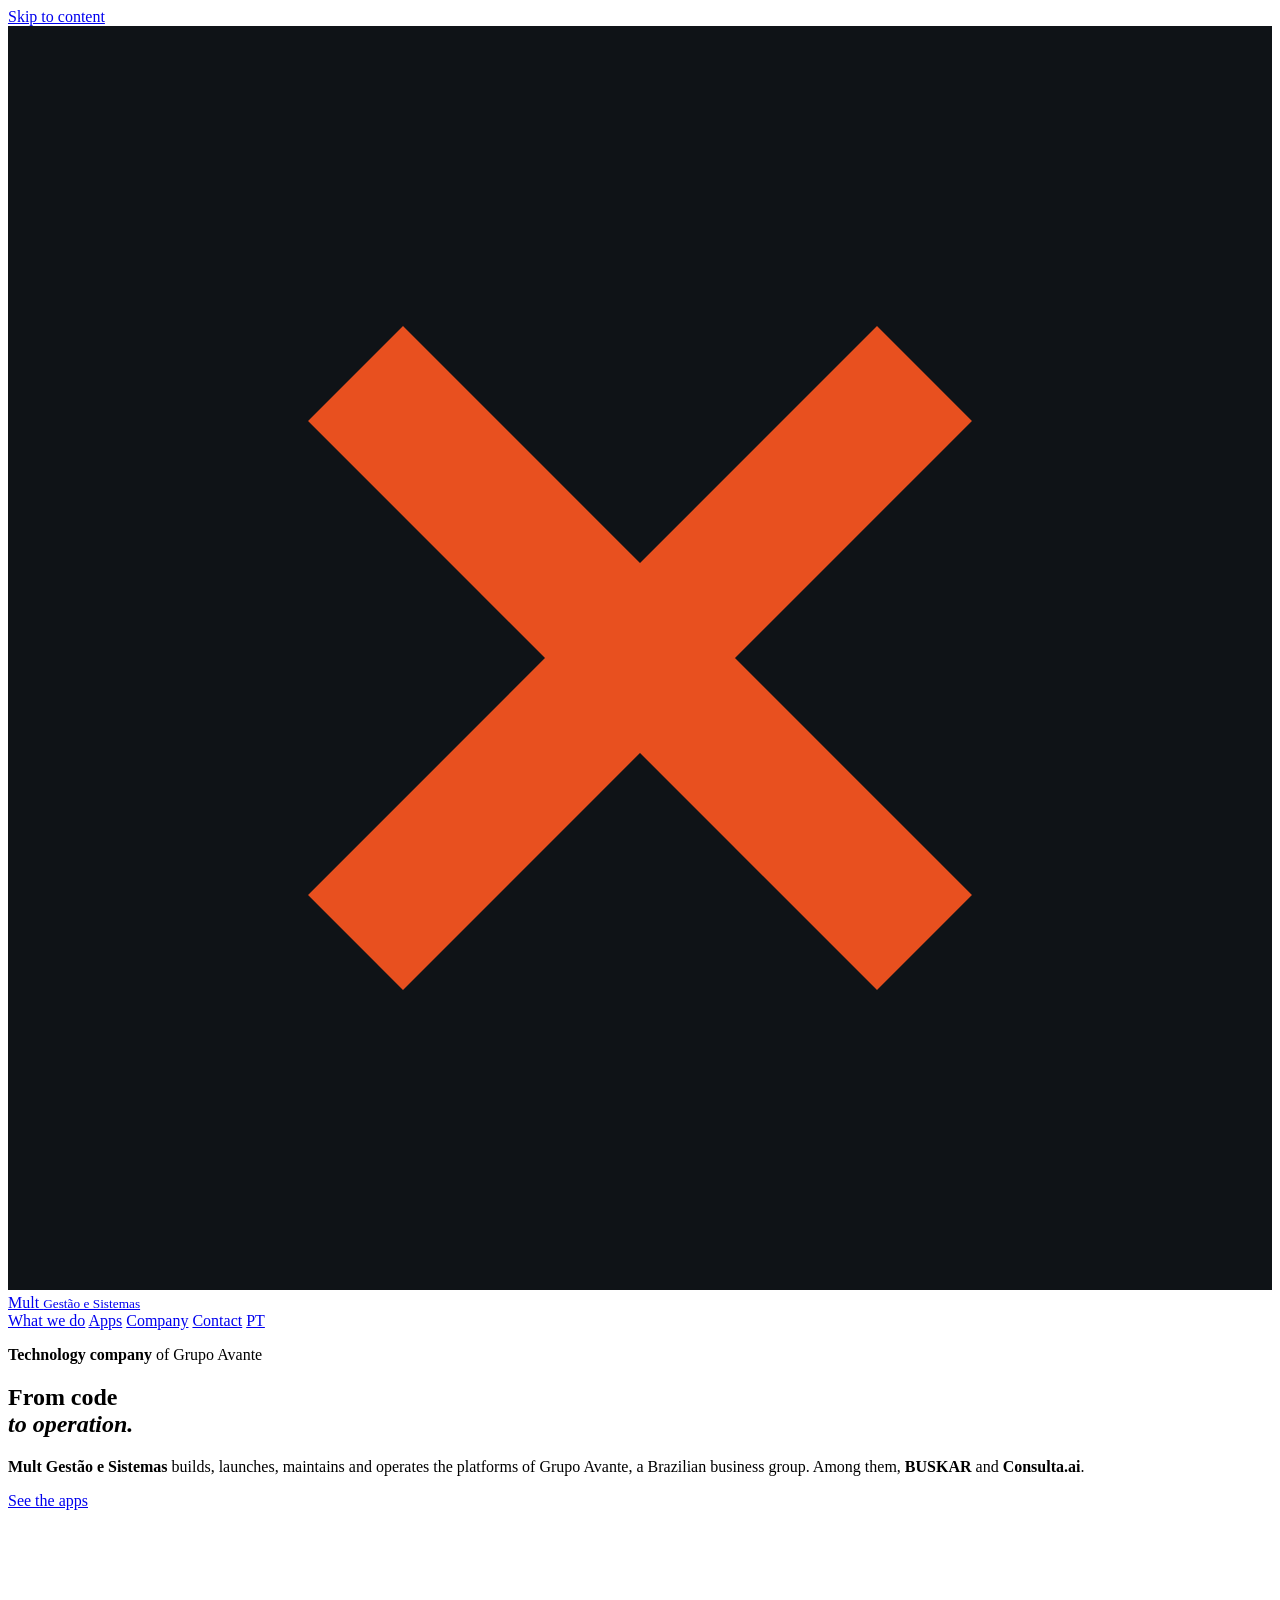
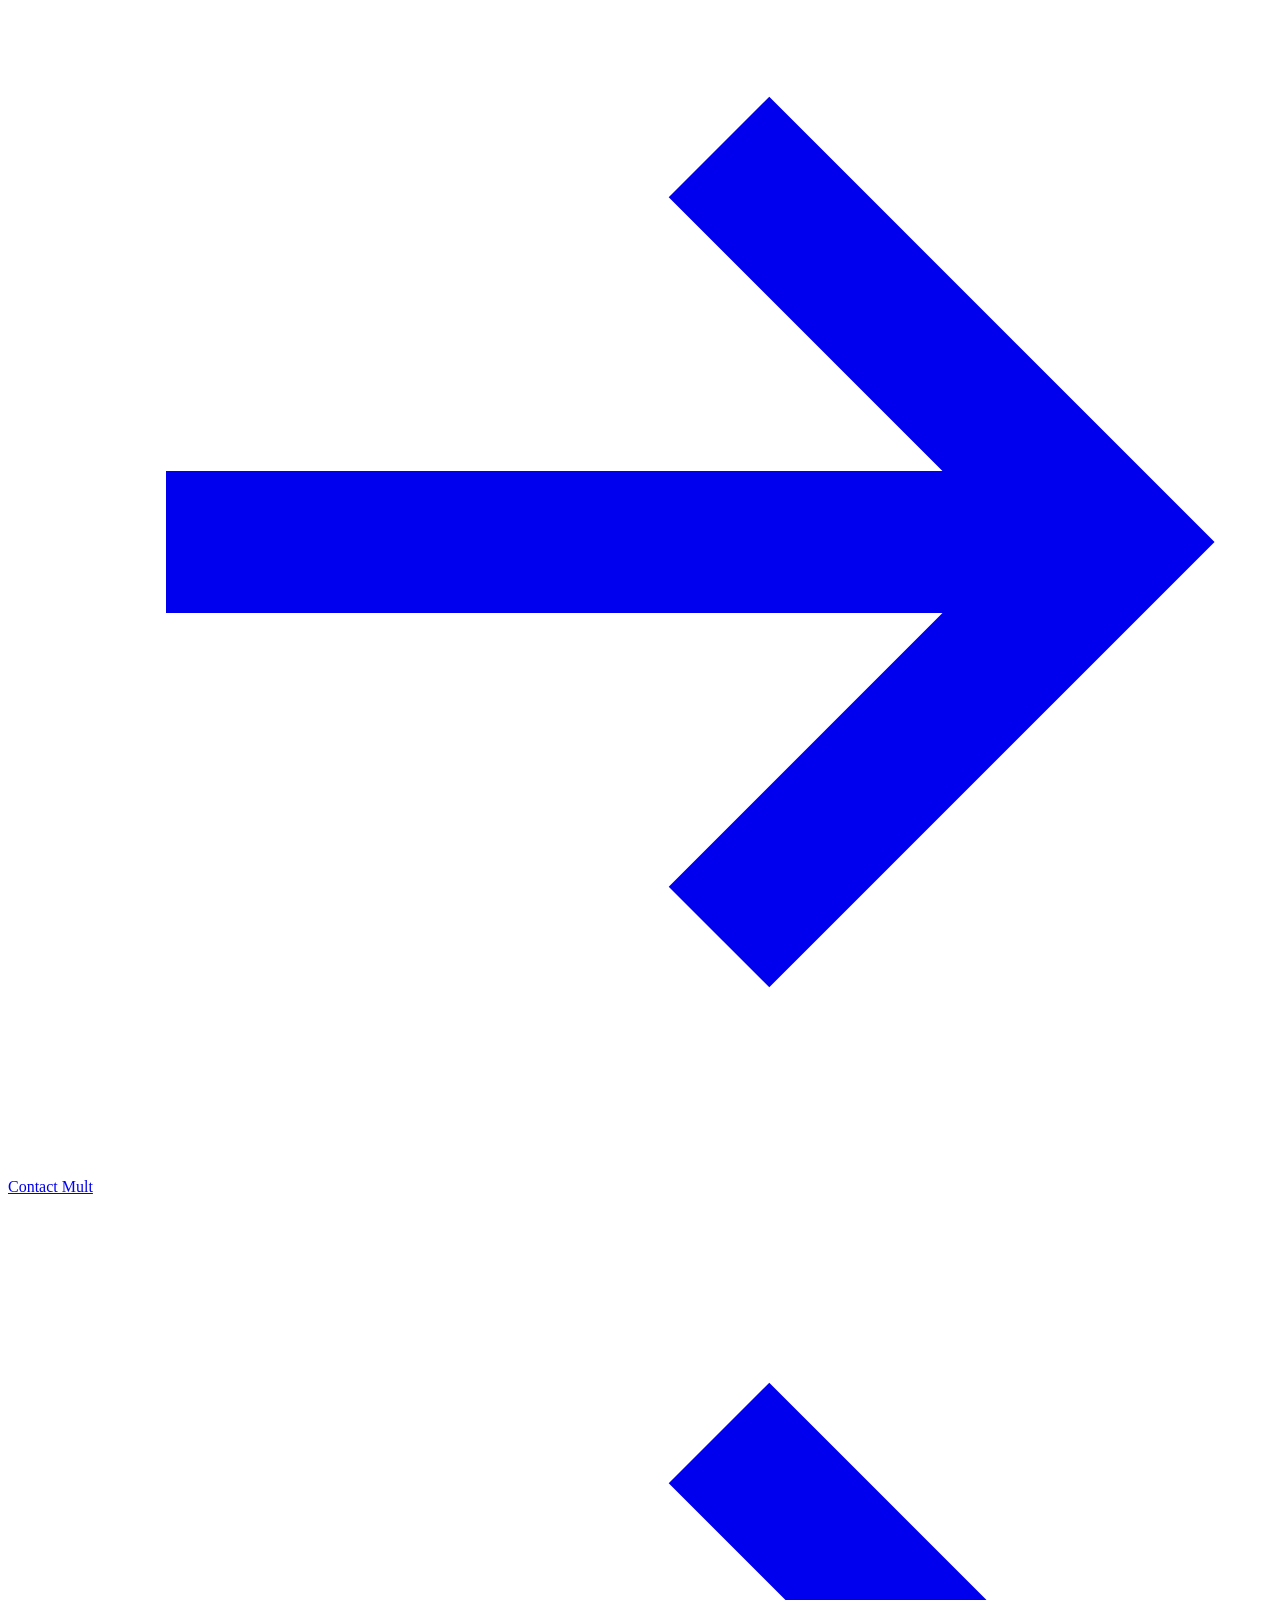
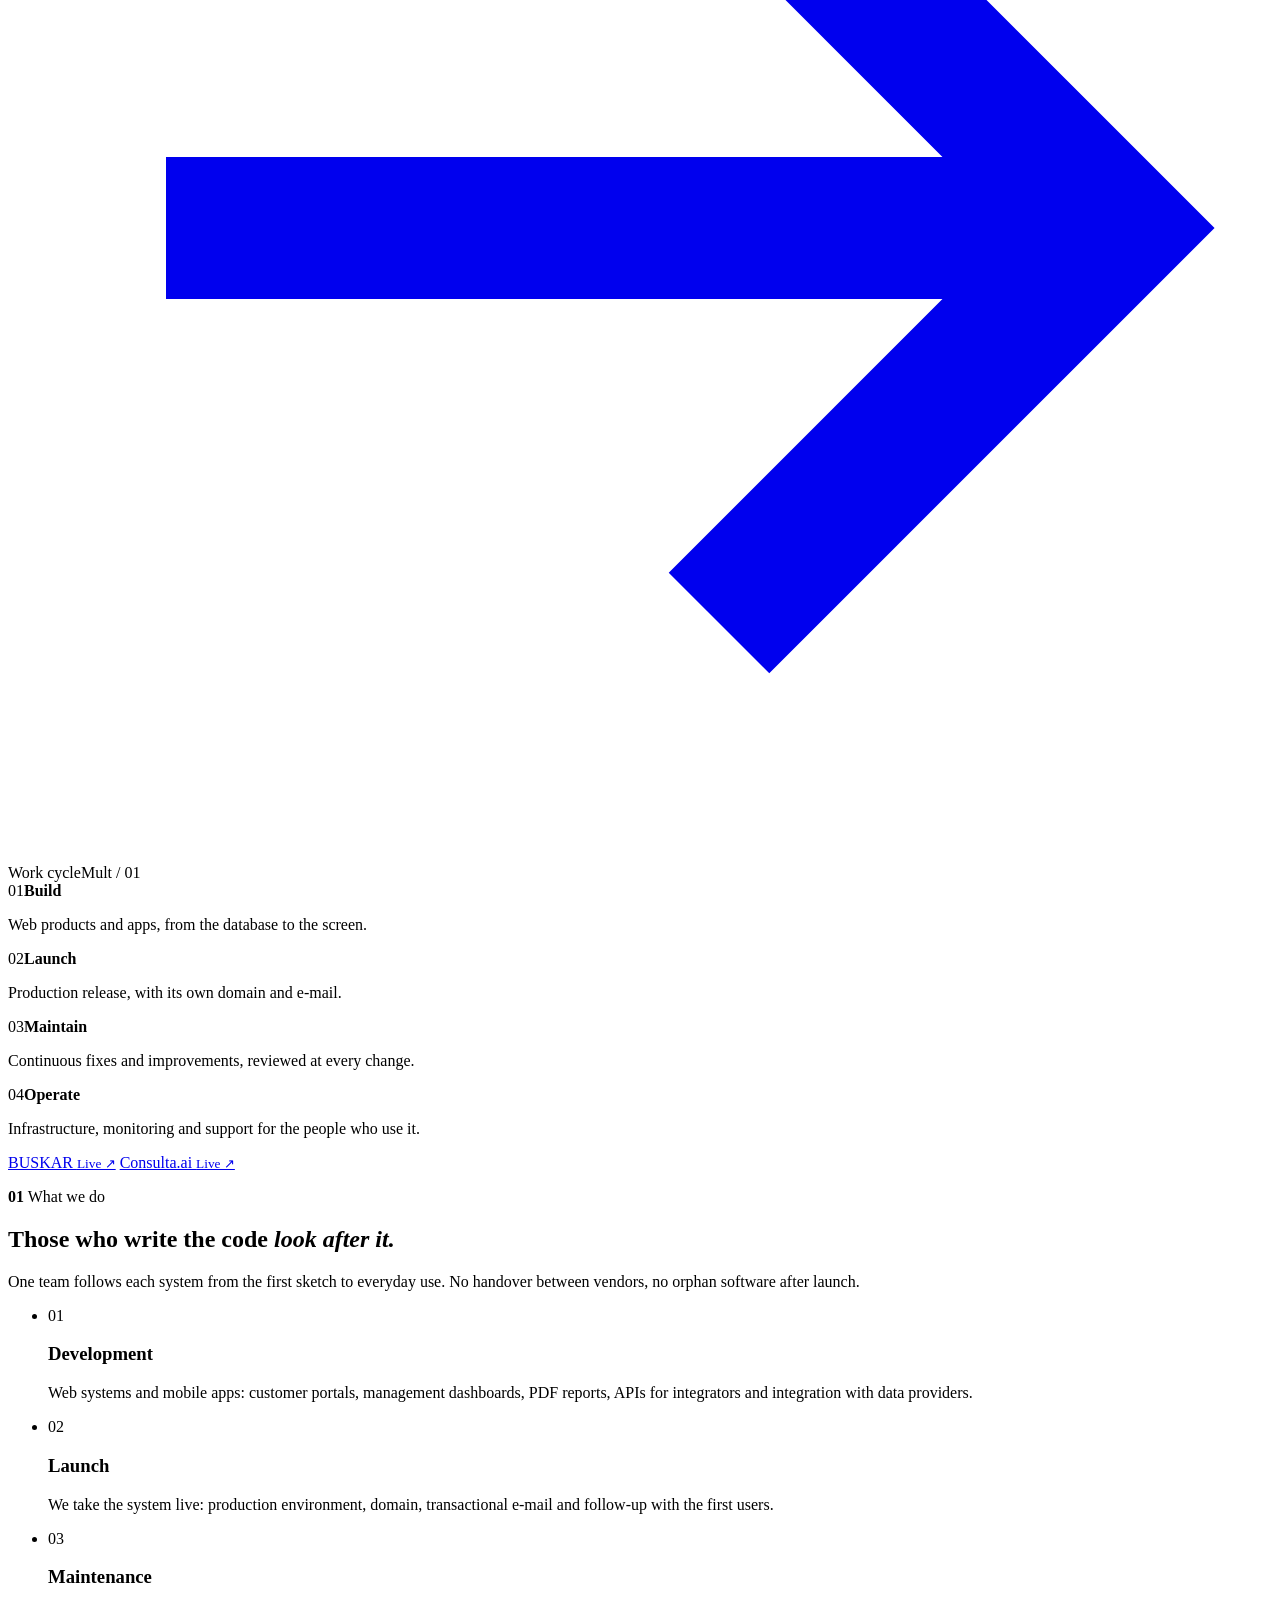
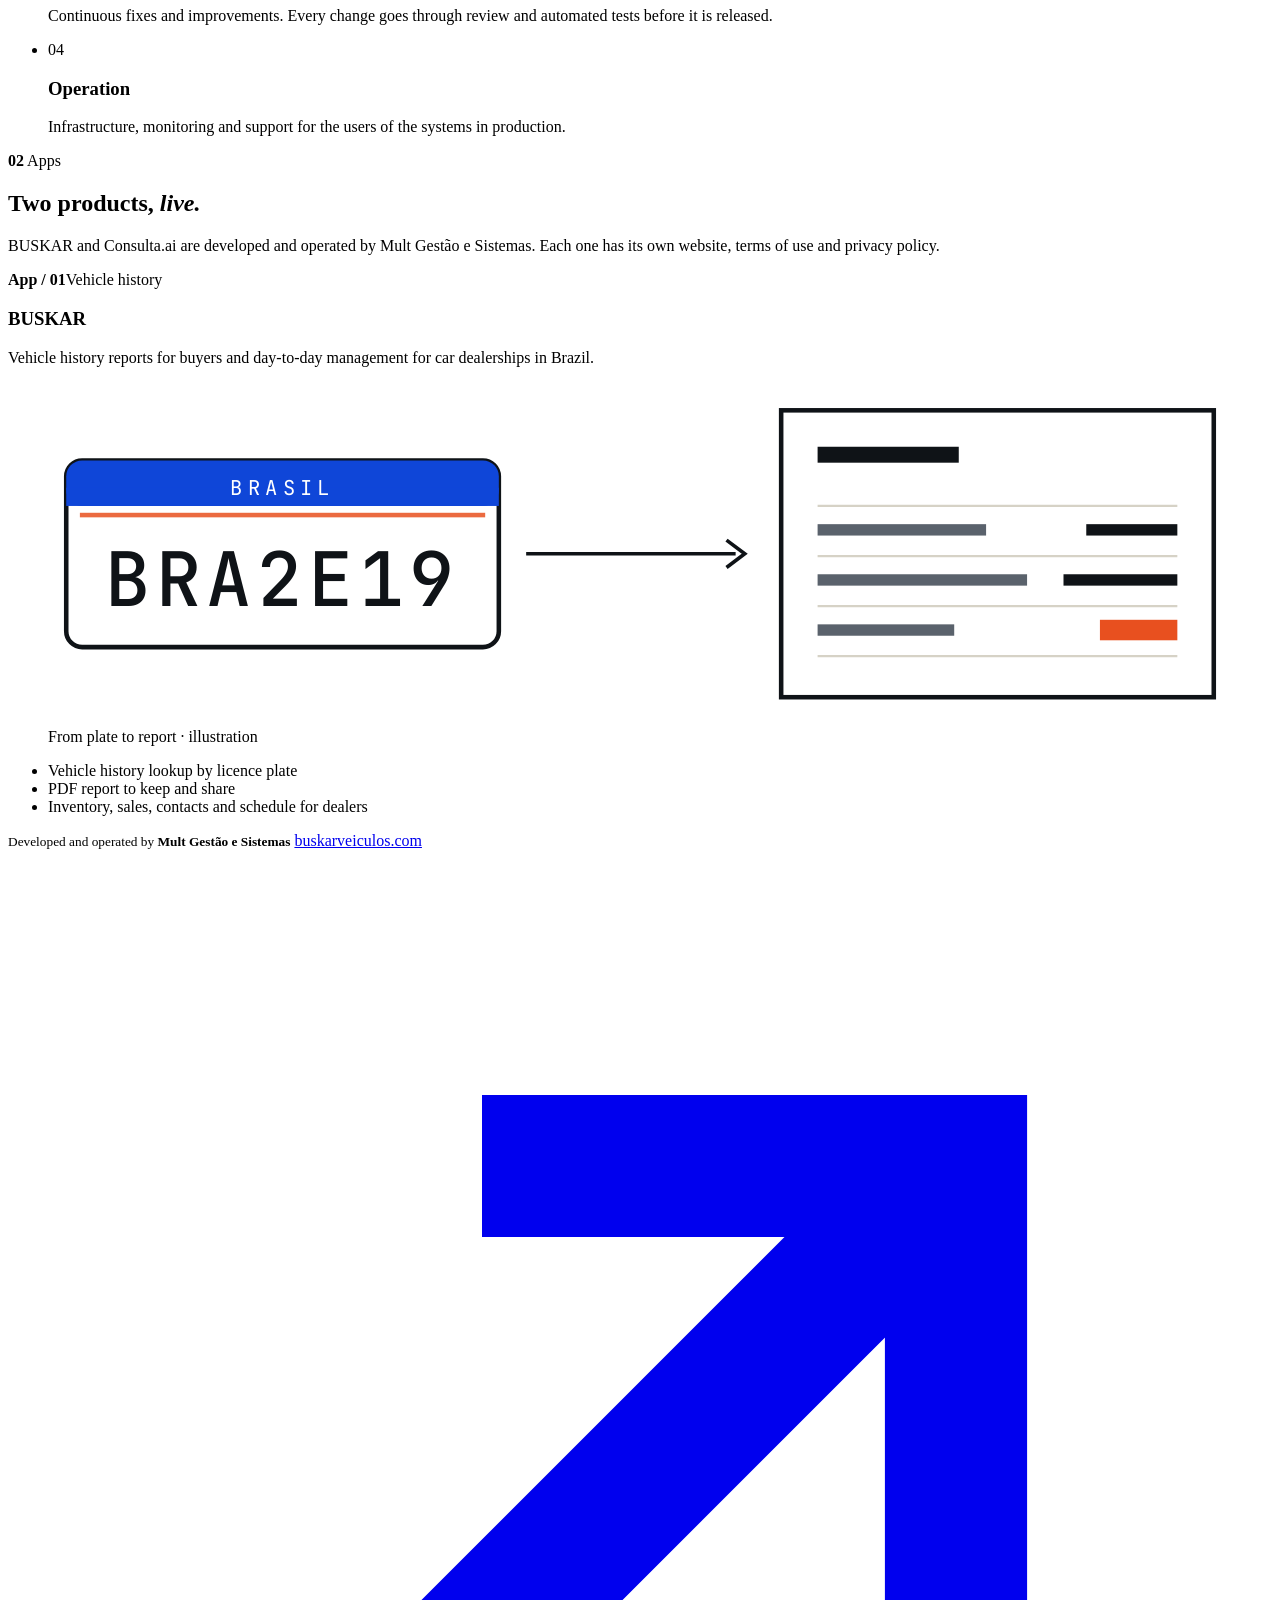
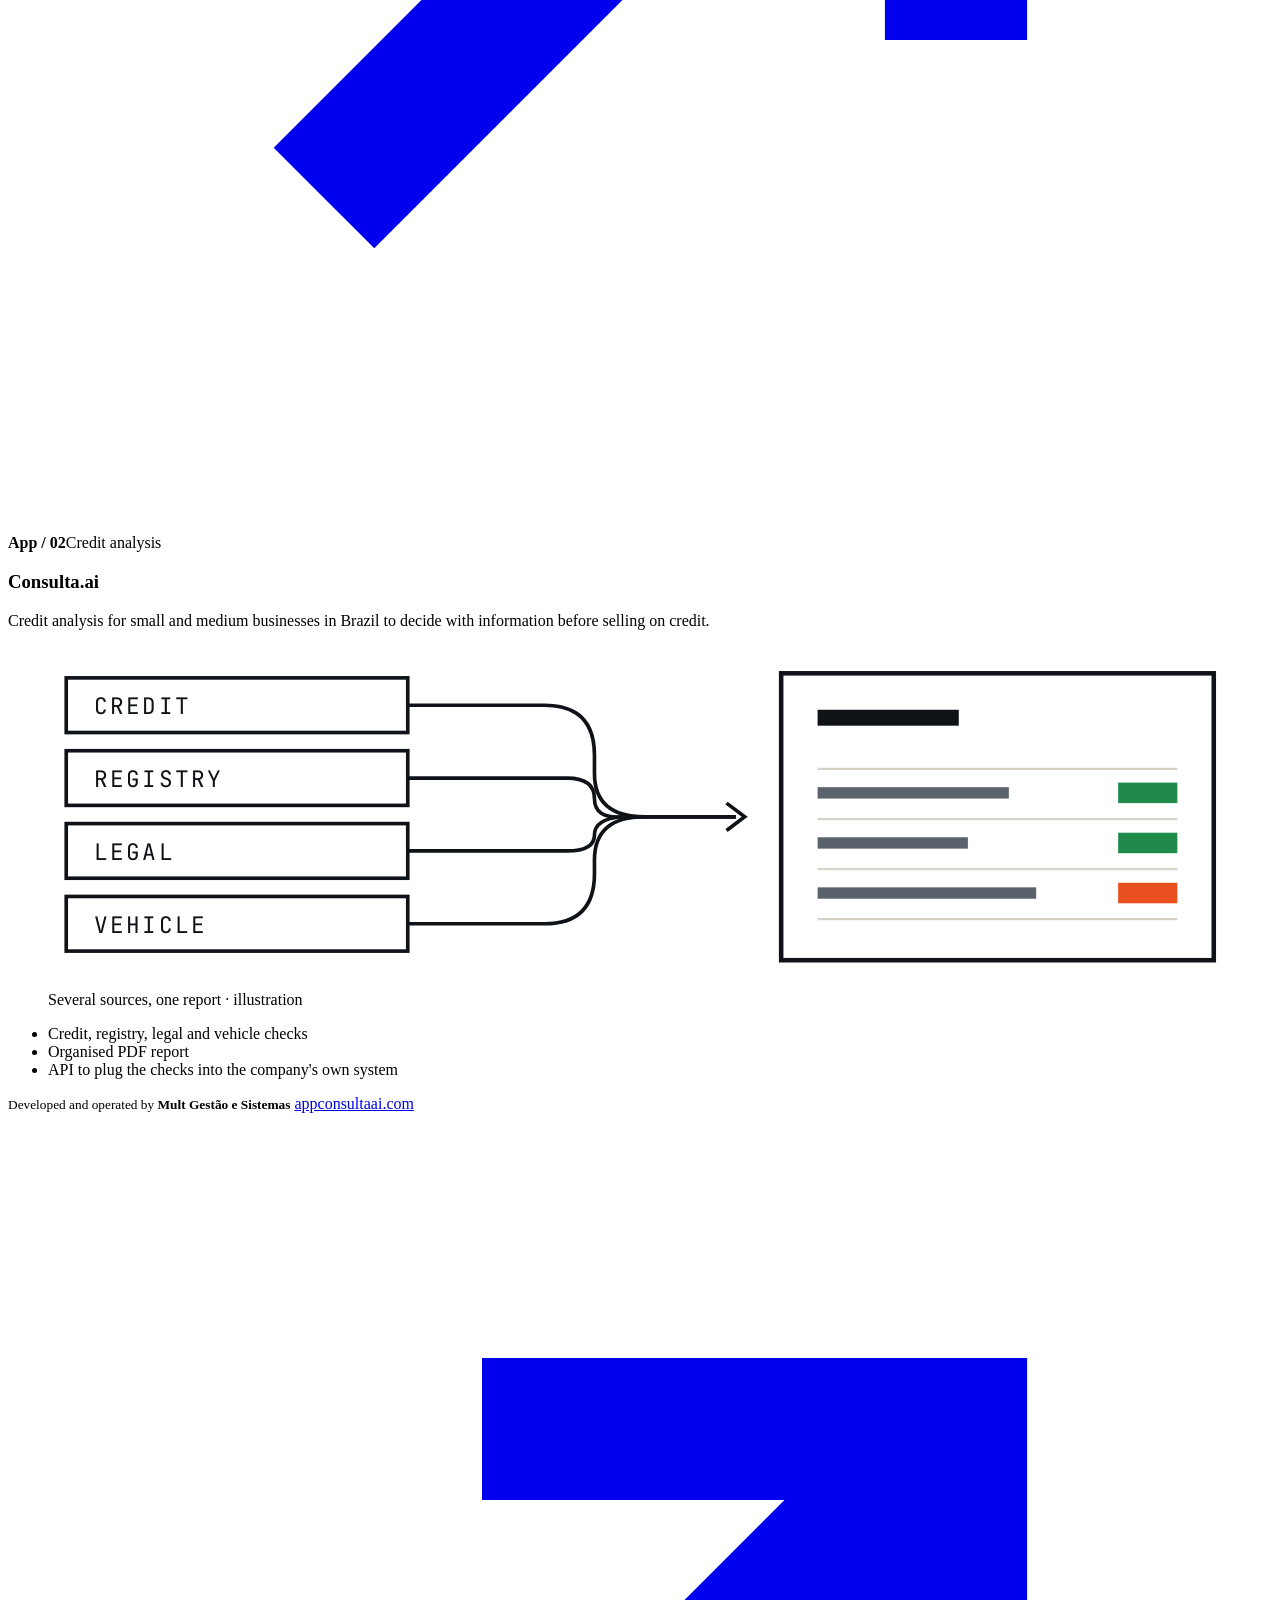
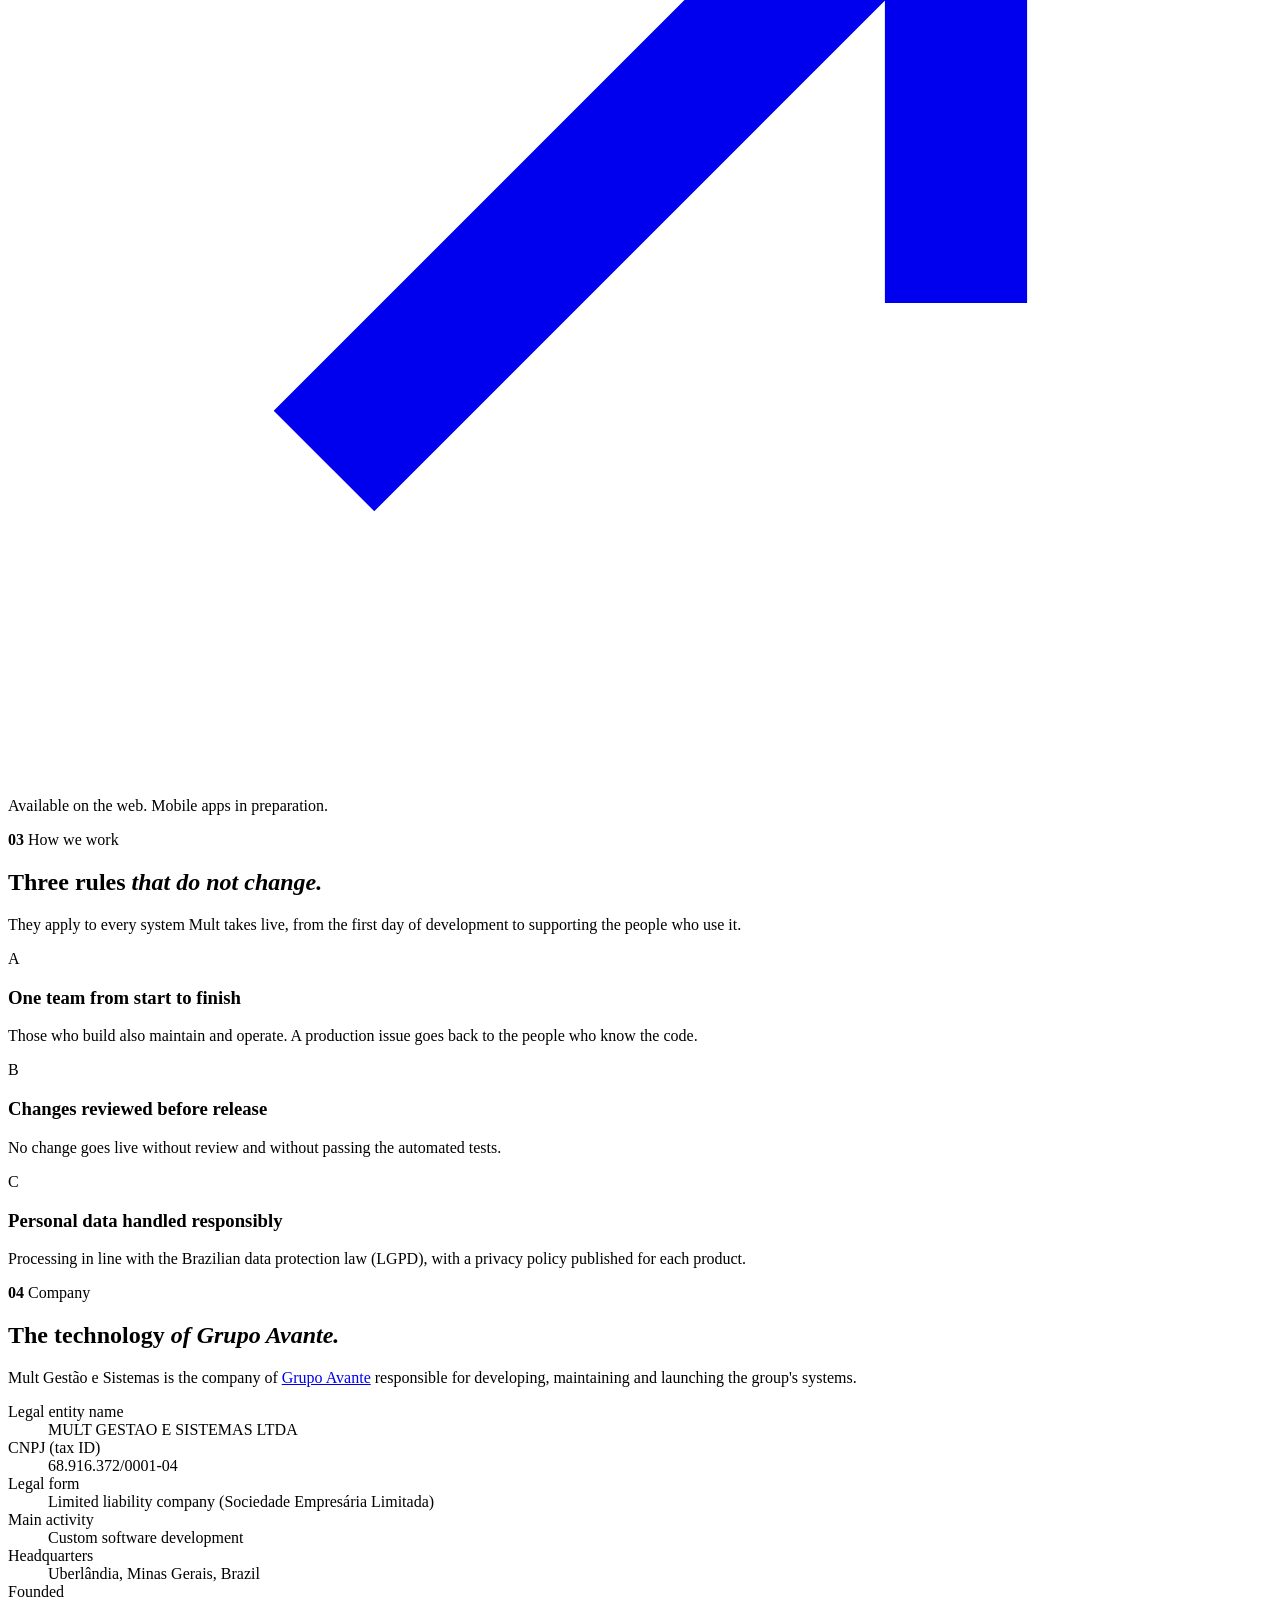
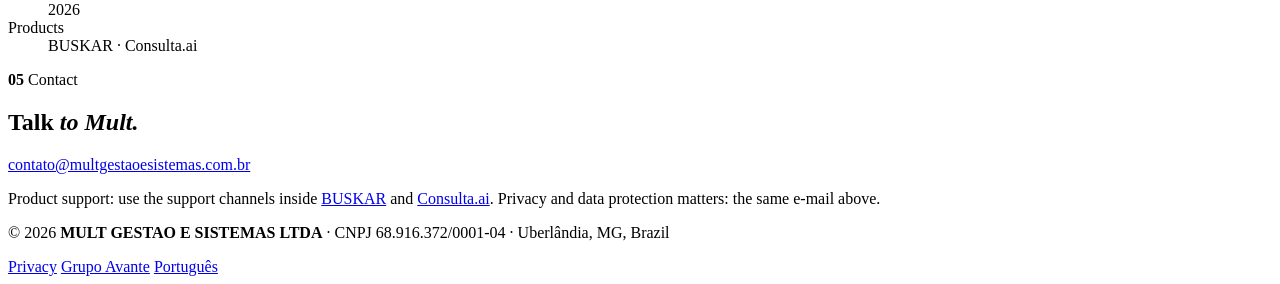
==== en/index.html @ c5a06be6 "Domínio multgestaoesistemas.com.br e arquivos do GitHub Pages Co-Authored-By: Claude Opus 5.5 <norep" ====
<!doctype html>
<html lang="en">
<head>
<meta charset="utf-8">
<meta name="viewport" content="width=device-width, initial-scale=1">
<title>Mult Gestão e Sistemas — the technology company of Grupo Avante</title>
<meta name="description" content="Mult Gestão e Sistemas is the technology company of Grupo Avante, in Brazil. It builds, launches, maintains and operates platforms such as BUSKAR and Consulta.ai.">
<link rel="canonical" href="https://multgestaoesistemas.com.br/en/">
<link rel="alternate" hreflang="pt-BR" href="https://multgestaoesistemas.com.br/">
<link rel="alternate" hreflang="en" href="https://multgestaoesistemas.com.br/en/">
<meta property="og:type" content="website">
<meta property="og:locale" content="en_US">
<meta property="og:site_name" content="Mult Gestão e Sistemas">
<meta property="og:title" content="Mult Gestão e Sistemas — from code to operation">
<meta property="og:description" content="The technology company of Grupo Avante. Developer and operator of BUSKAR and Consulta.ai.">
<meta property="og:url" content="https://multgestaoesistemas.com.br/en/">
<meta name="theme-color" content="#f4f2ec">
<link rel="icon" href="/assets/favicon.svg" type="image/svg+xml">
<link rel="preconnect" href="https://fonts.googleapis.com">
<link rel="preconnect" href="https://fonts.gstatic.com" crossorigin>
<link href="https://fonts.googleapis.com/css2?family=Instrument+Serif:ital@0;1&family=JetBrains+Mono:wght@400;500&family=Plus+Jakarta+Sans:wght@400;500;600;700&display=swap" rel="stylesheet">
<link rel="stylesheet" href="/assets/site.css">
</head>
<body>
<a class="skip" href="#content">Skip to content</a>

<header class="top">
  <div class="wrap">
    <a class="brand" href="/en/" aria-label="Mult Gestão e Sistemas, home">
      <svg viewBox="0 0 32 32" aria-hidden="true"><rect width="32" height="32" fill="#0f1317"/><path d="M10 10l12 12M22 10L10 22" stroke="#e8501f" stroke-width="3.4" stroke-linecap="square"/></svg>
      <span>Mult <small>Gestão e Sistemas</small></span>
    </a>
    <nav class="nav" aria-label="Main">
      <a href="#what-we-do">What we do</a>
      <a href="#apps">Apps</a>
      <a href="#company">Company</a>
      <a class="keep" href="#contact">Contact</a>
      <a class="lang" href="/" hreflang="pt-BR" lang="pt-BR">PT</a>
    </nav>
  </div>
</header>

<main id="content">

  <section class="hero">
    <div class="wrap">
      <div>
        <p class="eyebrow"><i></i><b>Technology company</b> of Grupo Avante</p>
        <h1>From code<br><em>to operation.</em></h1>
        <p class="lede"><strong>Mult Gestão e Sistemas</strong> builds, launches, maintains and operates the platforms of Grupo Avante, a Brazilian business group. Among them, <strong>BUSKAR</strong> and <strong>Consulta.ai</strong>.</p>
        <div class="cta">
          <a class="btn" href="#apps">See the apps
            <svg viewBox="0 0 16 16" fill="none" stroke="currentColor" stroke-width="1.8" aria-hidden="true"><path d="M2 8h12M9 3l5 5-5 5"/></svg>
          </a>
          <a class="more" href="mailto:contato@multgestaoesistemas.com.br">Contact Mult
            <svg viewBox="0 0 16 16" fill="none" stroke="currentColor" stroke-width="1.8" aria-hidden="true"><path d="M2 8h12M9 3l5 5-5 5"/></svg>
          </a>
        </div>
      </div>

      <aside class="panel" aria-label="How Mult works">
        <div class="panel-head"><span><span class="dot"></span>Work cycle</span><span>Mult / 01</span></div>
        <div class="cycle">
          <div class="stage"><span>01</span><b>Build</b><p>Web products and apps, from the database to the screen.</p></div>
          <div class="stage"><span>02</span><b>Launch</b><p>Production release, with its own domain and e-mail.</p></div>
          <div class="stage"><span>03</span><b>Maintain</b><p>Continuous fixes and improvements, reviewed at every change.</p></div>
          <div class="stage"><span>04</span><b>Operate</b><p>Infrastructure, monitoring and support for the people who use it.</p></div>
        </div>
        <div class="live">
          <a href="https://buskarveiculos.com/" rel="noopener">BUSKAR <small>Live ↗</small></a>
          <a href="https://appconsultaai.com/institucional" rel="noopener">Consulta.ai <small>Live ↗</small></a>
        </div>
      </aside>
    </div>
  </section>

  <section class="sec" id="what-we-do">
    <div class="wrap">
      <div class="sec-head rv">
        <div>
          <p class="eyebrow"><i></i><b>01</b> What we do</p>
          <h2>Those who write the code <em>look after it.</em></h2>
        </div>
        <p>One team follows each system from the first sketch to everyday use. No handover between vendors, no orphan software after launch.</p>
      </div>
      <ul class="index">
        <li class="rv"><span>01</span><h3>Development</h3><p>Web systems and mobile apps: customer portals, management dashboards, PDF reports, APIs for integrators and integration with data providers.</p></li>
        <li class="rv"><span>02</span><h3>Launch</h3><p>We take the system live: production environment, domain, transactional e-mail and follow-up with the first users.</p></li>
        <li class="rv"><span>03</span><h3>Maintenance</h3><p>Continuous fixes and improvements. Every change goes through review and automated tests before it is released.</p></li>
        <li class="rv"><span>04</span><h3>Operation</h3><p>Infrastructure, monitoring and support for the users of the systems in production.</p></li>
      </ul>
    </div>
  </section>

  <section class="sec" id="apps">
    <div class="wrap">
      <div class="sec-head rv">
        <div>
          <p class="eyebrow"><i></i><b>02</b> Apps</p>
          <h2>Two products, <em>live.</em></h2>
        </div>
        <p>BUSKAR and Consulta.ai are developed and operated by Mult Gestão e Sistemas. Each one has its own website, terms of use and privacy policy.</p>
      </div>

      <div class="apps rv">
        <article class="app">
          <p class="app-tag"><b><i style="background:#0f46d8"></i>App / 01</b><span>Vehicle history</span></p>
          <h3>BUSKAR</h3>
          <p>Vehicle history reports for buyers and day-to-day management for car dealerships in Brazil.</p>
          <figure class="art">
            <svg viewBox="0 0 520 150" role="img" aria-label="Illustration: from a licence plate to a vehicle history report">
              <rect x="8" y="34" width="190" height="82" rx="7" fill="#fff" stroke="#0f1317" stroke-width="2"/>
              <rect x="8" y="34" width="190" height="20" rx="7" fill="#0f46d8"/><rect x="8" y="46" width="190" height="8" fill="#0f46d8"/>
              <text x="103" y="49" text-anchor="middle" font-family="JetBrains Mono, monospace" font-size="9" fill="#fff" letter-spacing="2.4">BRASIL</text>
              <text x="103" y="98" text-anchor="middle" font-family="JetBrains Mono, monospace" font-size="33" font-weight="500" fill="#0f1317" letter-spacing="2.5">BRA2E19</text>
              <rect class="scan" x="14" y="57" width="178" height="2" fill="#e8501f" opacity=".85"/>
              <path class="flow" d="M210 75h92" stroke="#0f1317" stroke-width="1.6"/>
              <path d="M298 69l8 6-8 6" fill="none" stroke="#0f1317" stroke-width="1.6"/>
              <rect x="322" y="12" width="190" height="126" fill="#fff" stroke="#0f1317" stroke-width="2"/>
              <rect x="338" y="28" width="62" height="7" fill="#0f1317"/>
              <g stroke="#d6d2c6" stroke-width="1"><path d="M338 54h158M338 76h158M338 98h158M338 120h158"/></g>
              <g fill="#5a626c"><rect x="338" y="62" width="74" height="5"/><rect x="338" y="84" width="92" height="5"/><rect x="338" y="106" width="60" height="5"/></g>
              <g fill="#0f1317"><rect x="456" y="62" width="40" height="5"/><rect x="446" y="84" width="50" height="5"/></g>
              <rect x="462" y="104" width="34" height="9" fill="#e8501f"/>
            </svg>
            <figcaption>From plate to report · illustration</figcaption>
          </figure>
          <ul class="facts">
            <li>Vehicle history lookup by licence plate</li>
            <li>PDF report to keep and share</li>
            <li>Inventory, sales, contacts and schedule for dealers</li>
          </ul>
          <div class="app-foot">
            <small>Developed and operated by <b>Mult Gestão e Sistemas</b></small>
            <a class="more" href="https://buskarveiculos.com/" rel="noopener">buskarveiculos.com
              <svg viewBox="0 0 16 16" fill="none" stroke="currentColor" stroke-width="1.8" aria-hidden="true"><path d="M4 12L12 4M6 4h6v6"/></svg>
            </a>
          </div>
        </article>

        <article class="app">
          <p class="app-tag"><b><i style="background:#1f8a4a"></i>App / 02</b><span>Credit analysis</span></p>
          <h3>Consulta.ai</h3>
          <p>Credit analysis for small and medium businesses in Brazil to decide with information before selling on credit.</p>
          <figure class="art">
            <svg viewBox="0 0 520 150" role="img" aria-label="Illustration: several data sources gathered into one report">
              <g font-family="JetBrains Mono, monospace" font-size="10" fill="#0f1317" letter-spacing="1">
                <rect x="8" y="14" width="150" height="24" fill="#fff" stroke="#0f1317" stroke-width="1.6"/><text x="20" y="30">CREDIT</text>
                <rect x="8" y="46" width="150" height="24" fill="#fff" stroke="#0f1317" stroke-width="1.6"/><text x="20" y="62">REGISTRY</text>
                <rect x="8" y="78" width="150" height="24" fill="#fff" stroke="#0f1317" stroke-width="1.6"/><text x="20" y="94">LEGAL</text>
                <rect x="8" y="110" width="150" height="24" fill="#fff" stroke="#0f1317" stroke-width="1.6"/><text x="20" y="126">VEHICLE</text>
              </g>
              <g class="flow" fill="none" stroke="#0f1317" stroke-width="1.6">
                <path d="M158 26h60q22 0 22 22v8q0 19 22 19h40"/>
                <path d="M158 58h70q12 0 12 9t12 8h50"/>
                <path d="M158 90h70q12 0 12-7t12-8h50"/>
                <path d="M158 122h60q22 0 22-22v-6q0-19 22-19h40"/>
              </g>
              <path d="M298 69l8 6-8 6" fill="none" stroke="#0f1317" stroke-width="1.6"/>
              <rect x="322" y="12" width="190" height="126" fill="#fff" stroke="#0f1317" stroke-width="2"/>
              <rect x="338" y="28" width="62" height="7" fill="#0f1317"/>
              <g stroke="#d6d2c6" stroke-width="1"><path d="M338 54h158M338 76h158M338 98h158M338 120h158"/></g>
              <g fill="#5a626c"><rect x="338" y="62" width="84" height="5"/><rect x="338" y="84" width="66" height="5"/><rect x="338" y="106" width="96" height="5"/></g>
              <g fill="#1f8a4a"><rect x="470" y="60" width="26" height="9"/><rect x="470" y="82" width="26" height="9"/></g>
              <rect x="470" y="104" width="26" height="9" fill="#e8501f"/>
            </svg>
            <figcaption>Several sources, one report · illustration</figcaption>
          </figure>
          <ul class="facts">
            <li>Credit, registry, legal and vehicle checks</li>
            <li>Organised PDF report</li>
            <li>API to plug the checks into the company's own system</li>
          </ul>
          <div class="app-foot">
            <small>Developed and operated by <b>Mult Gestão e Sistemas</b></small>
            <a class="more" href="https://appconsultaai.com/institucional" rel="noopener">appconsultaai.com
              <svg viewBox="0 0 16 16" fill="none" stroke="currentColor" stroke-width="1.8" aria-hidden="true"><path d="M4 12L12 4M6 4h6v6"/></svg>
            </a>
          </div>
        </article>
      </div>
      <p class="note rv">Available on the web. Mobile apps in preparation.</p>
    </div>
  </section>

  <section class="sec" id="how-we-work">
    <div class="wrap">
      <div class="sec-head rv">
        <div>
          <p class="eyebrow"><i></i><b>03</b> How we work</p>
          <h2>Three rules <em>that do not change.</em></h2>
        </div>
        <p>They apply to every system Mult takes live, from the first day of development to supporting the people who use it.</p>
      </div>
      <div class="grid3 rv">
        <div><span>A</span><h3>One team from start to finish</h3><p>Those who build also maintain and operate. A production issue goes back to the people who know the code.</p></div>
        <div><span>B</span><h3>Changes reviewed before release</h3><p>No change goes live without review and without passing the automated tests.</p></div>
        <div><span>C</span><h3>Personal data handled responsibly</h3><p>Processing in line with the Brazilian data protection law (LGPD), with a privacy policy published for each product.</p></div>
      </div>
    </div>
  </section>

  <section class="sec dark" id="company">
    <div class="wrap">
      <div class="sec-head rv">
        <div>
          <p class="eyebrow"><i></i><b>04</b> Company</p>
          <h2>The technology <em>of Grupo Avante.</em></h2>
        </div>
        <p>Mult Gestão e Sistemas is the company of <a href="https://avante360.com/" rel="noopener">Grupo Avante</a> responsible for developing, maintaining and launching the group's systems.</p>
      </div>
      <dl class="ficha rv">
        <div><dt>Legal entity name</dt><dd>MULT GESTAO E SISTEMAS LTDA</dd></div>
        <div><dt>CNPJ (tax ID)</dt><dd class="mono">68.916.372/0001-04</dd></div>
        <div><dt>Legal form</dt><dd>Limited liability company (Sociedade Empresária Limitada)</dd></div>
        <div><dt>Main activity</dt><dd>Custom software development</dd></div>
        <div><dt>Headquarters</dt><dd>Uberlândia, Minas Gerais, Brazil</dd></div>
        <div><dt>Founded</dt><dd>2026</dd></div>
        <div><dt>Products</dt><dd>BUSKAR · Consulta.ai</dd></div>
      </dl>
    </div>
  </section>

  <section class="sec contact" id="contact">
    <div class="wrap rv">
      <p class="eyebrow"><i></i><b>05</b> Contact</p>
      <h2>Talk <em>to Mult.</em></h2>
      <a class="mail" href="mailto:contato@multgestaoesistemas.com.br">contato@multgestaoesistemas.com.br</a>
      <p class="note">Product support: use the support channels inside <a href="https://buskarveiculos.com/" rel="noopener">BUSKAR</a> and <a href="https://appconsultaai.com/institucional" rel="noopener">Consulta.ai</a>. Privacy and data protection matters: the same e-mail above.</p>
    </div>
  </section>

</main>

<footer class="foot">
  <div class="wrap">
    <p>© 2026 <strong>MULT GESTAO E SISTEMAS LTDA</strong> · CNPJ 68.916.372/0001-04 · Uberlândia, MG, Brazil</p>
    <nav aria-label="Footer">
      <a href="/en/privacy/">Privacy</a>
      <a href="https://avante360.com/" rel="noopener">Grupo Avante</a>
      <a href="/" hreflang="pt-BR" lang="pt-BR">Português</a>
    </nav>
  </div>
</footer>

<script src="/assets/site.js" defer></script>
</body>
</html>
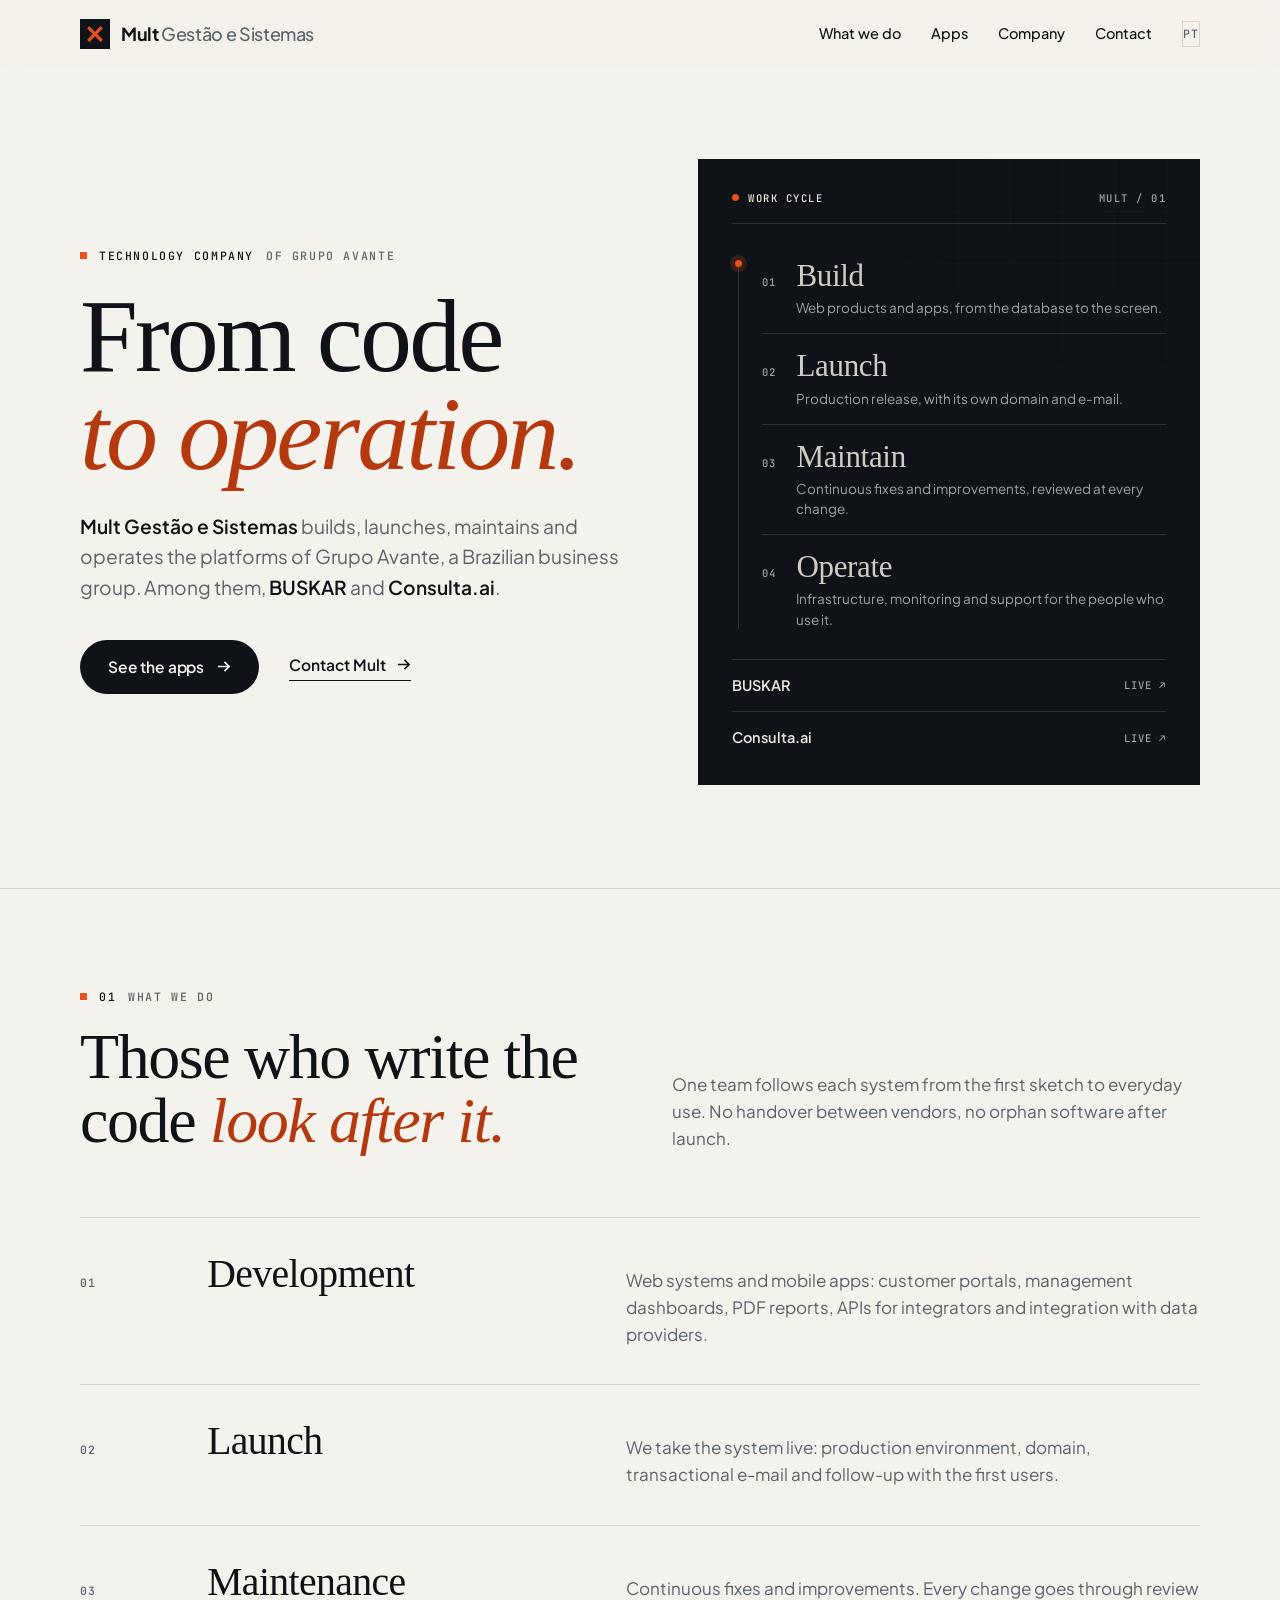
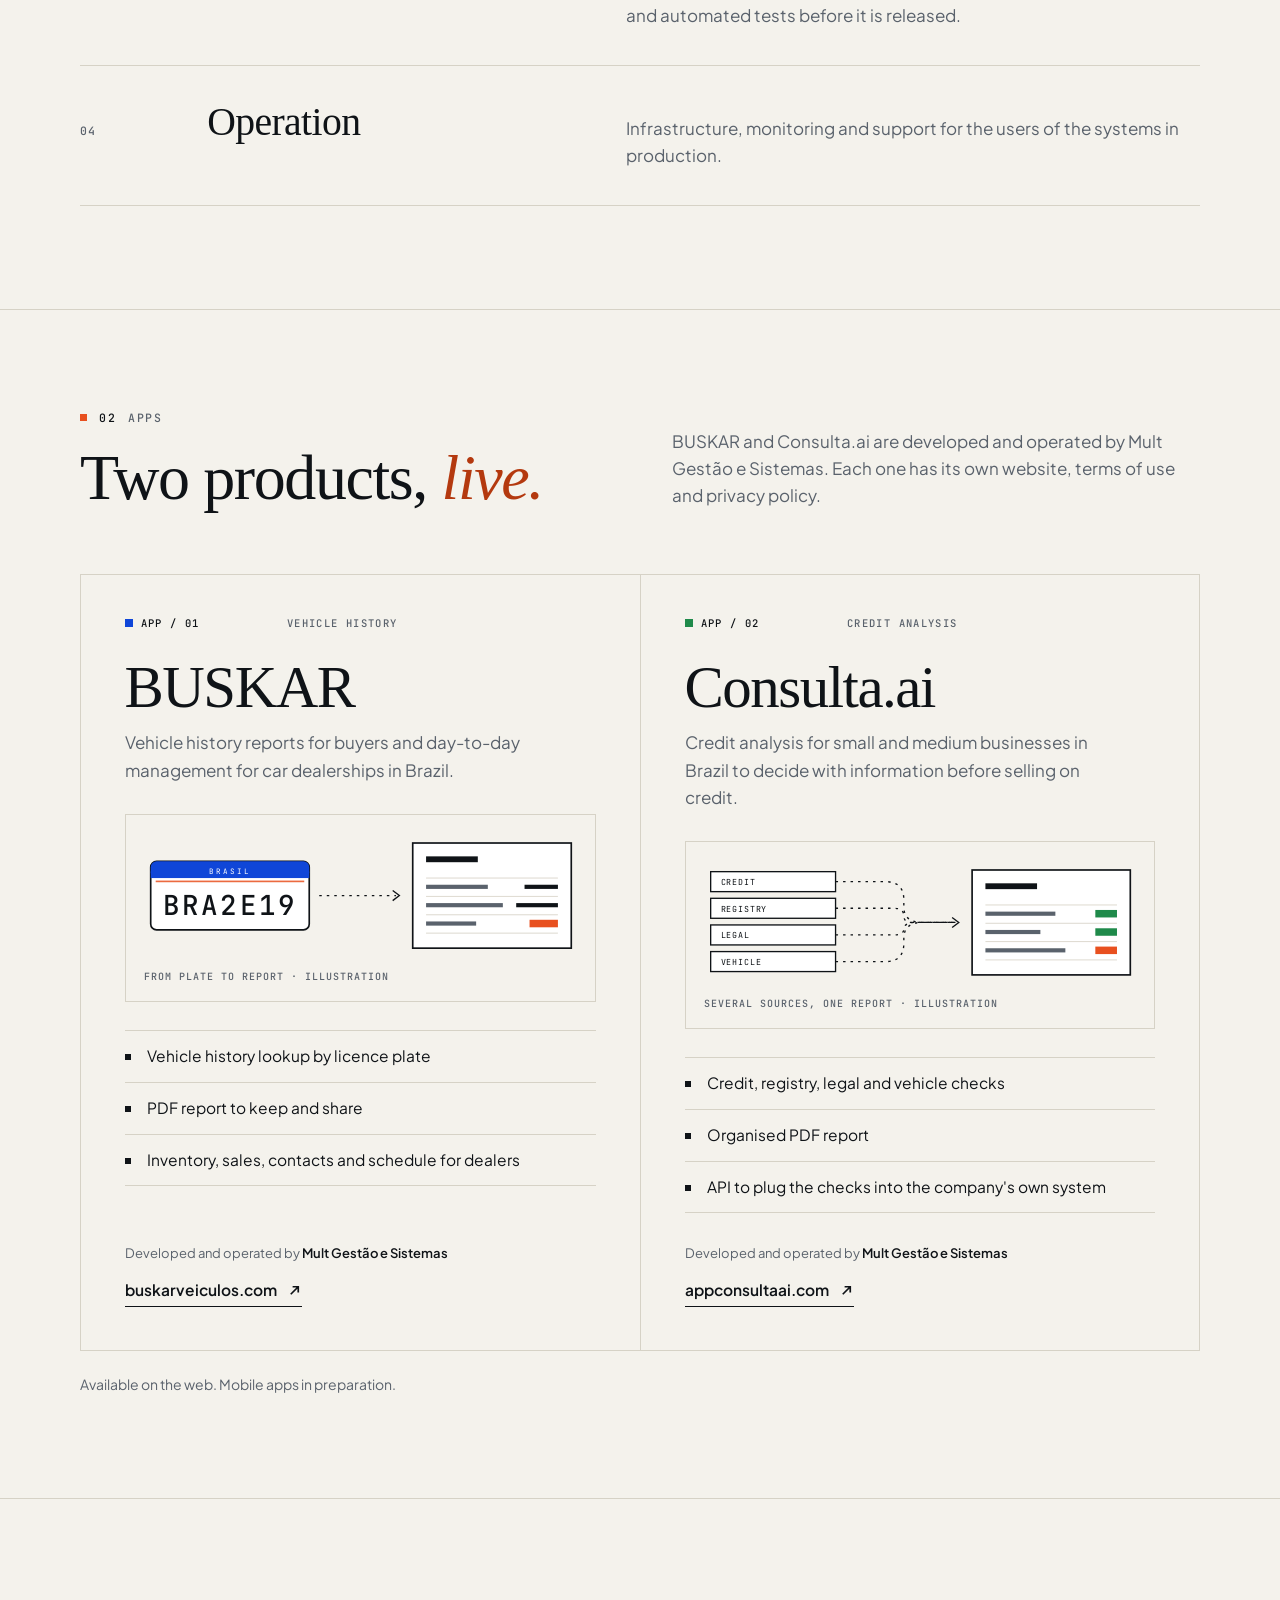
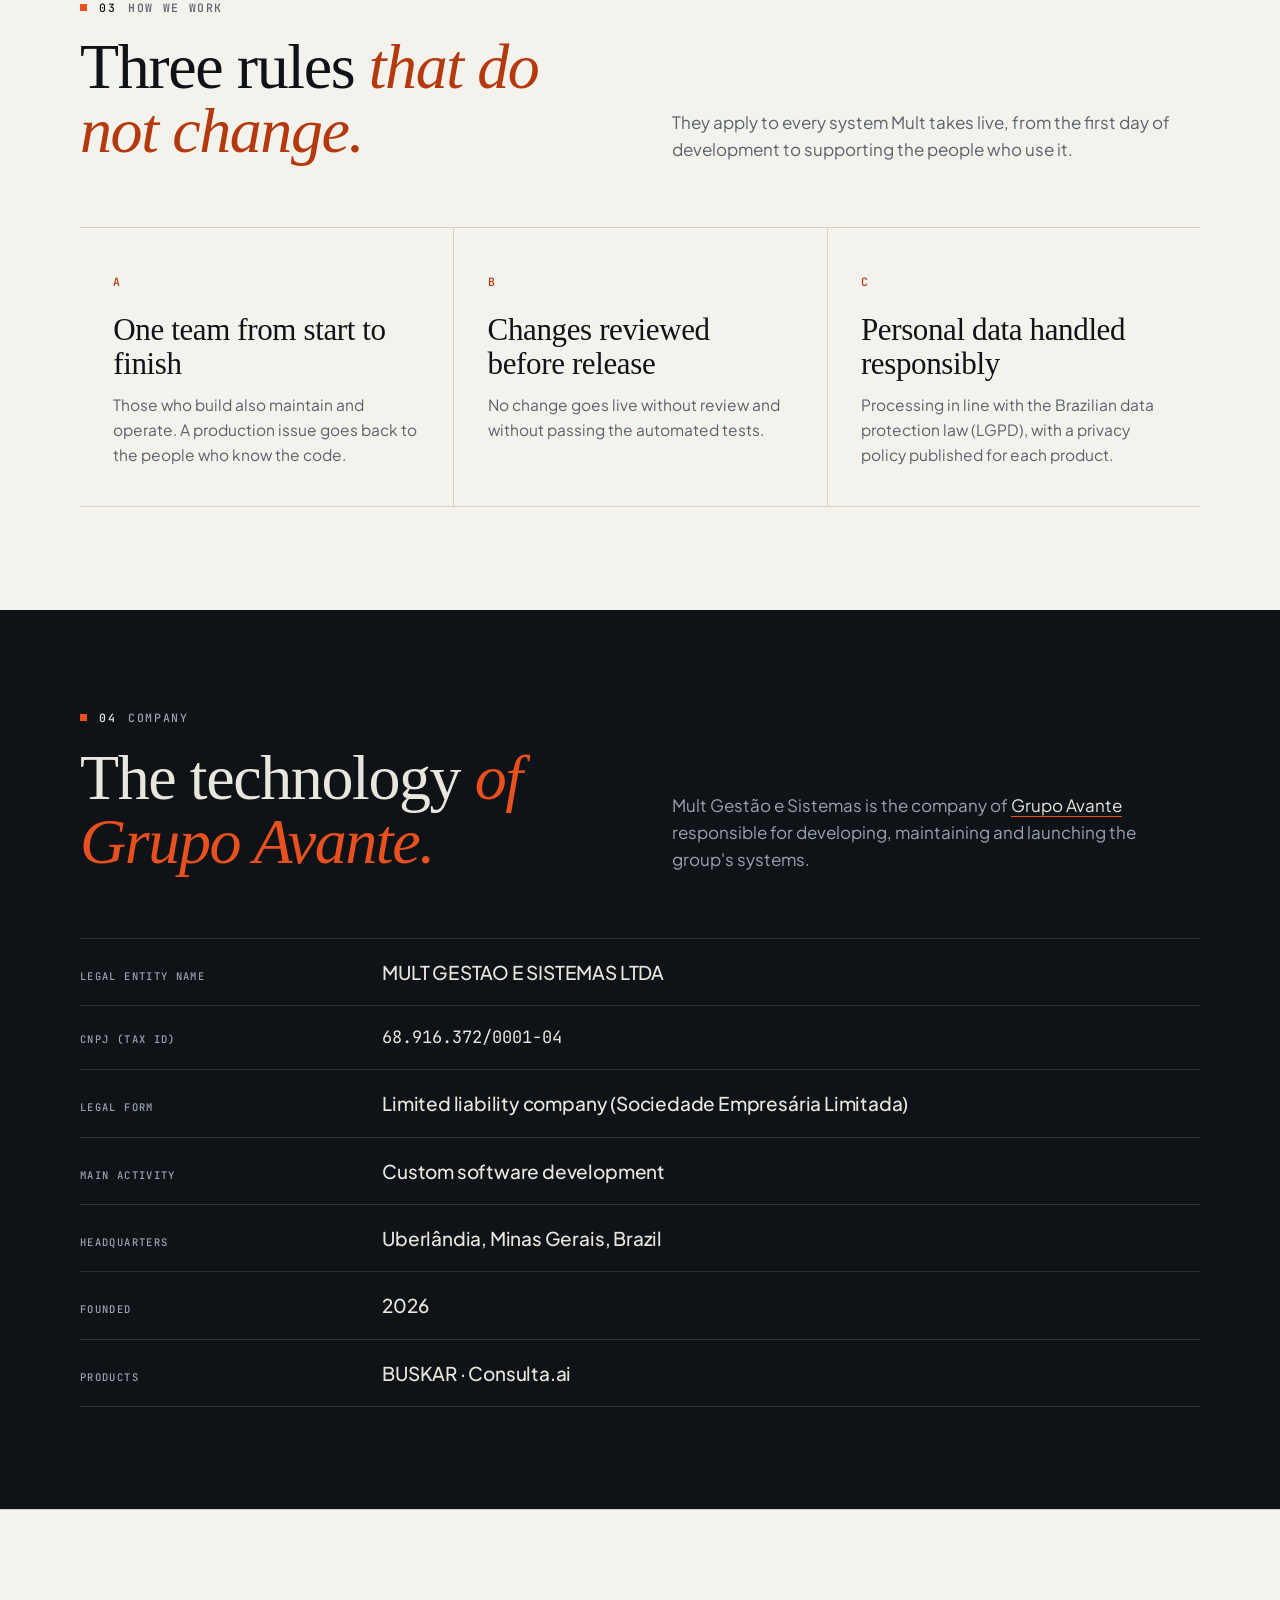
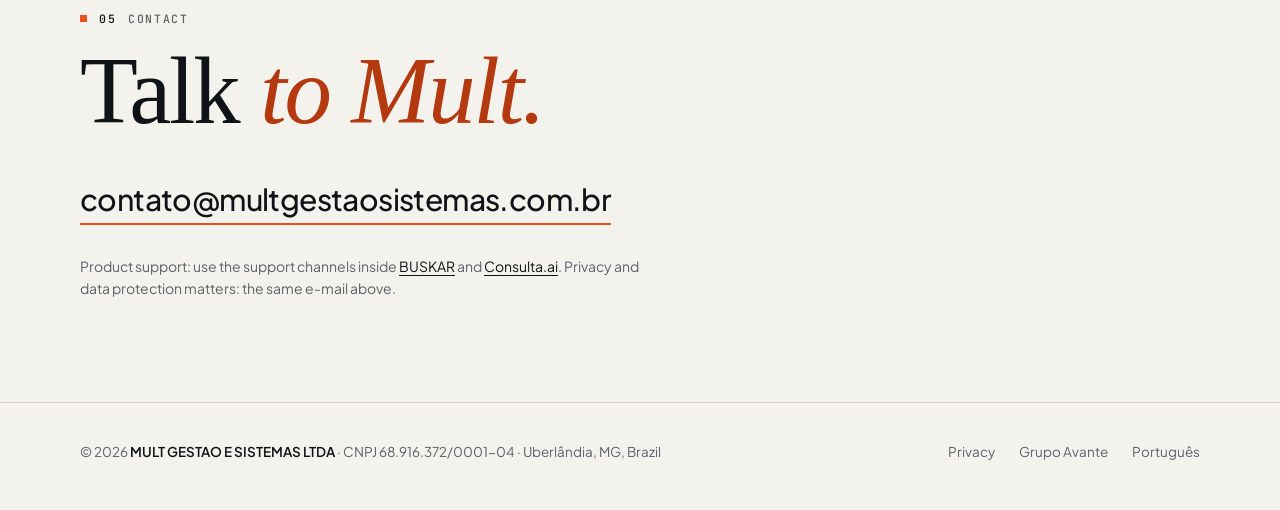
==== commit 3b4e2e2b: "Site institucional da Mult Gestão e Sistemas: páginas em português e inglês, privacidade e 404 Co-Au" ====
--- a/en/index.html
+++ b/en/index.html
@@ -5,15 +5,15 @@
 <meta name="viewport" content="width=device-width, initial-scale=1">
 <title>Mult Gestão e Sistemas — the technology company of Grupo Avante</title>
 <meta name="description" content="Mult Gestão e Sistemas is the technology company of Grupo Avante, in Brazil. It builds, launches, maintains and operates platforms such as BUSKAR and Consulta.ai.">
-<link rel="canonical" href="https://multgestaoesistemas.com.br/en/">
-<link rel="alternate" hreflang="pt-BR" href="https://multgestaoesistemas.com.br/">
-<link rel="alternate" hreflang="en" href="https://multgestaoesistemas.com.br/en/">
+<link rel="canonical" href="https://multgestaosistemas.com.br/en/">
+<link rel="alternate" hreflang="pt-BR" href="https://multgestaosistemas.com.br/">
+<link rel="alternate" hreflang="en" href="https://multgestaosistemas.com.br/en/">
 <meta property="og:type" content="website">
 <meta property="og:locale" content="en_US">
 <meta property="og:site_name" content="Mult Gestão e Sistemas">
 <meta property="og:title" content="Mult Gestão e Sistemas — from code to operation">
 <meta property="og:description" content="The technology company of Grupo Avante. Developer and operator of BUSKAR and Consulta.ai.">
-<meta property="og:url" content="https://multgestaoesistemas.com.br/en/">
+<meta property="og:url" content="https://multgestaosistemas.com.br/en/">
 <meta name="theme-color" content="#f4f2ec">
 <link rel="icon" href="/assets/favicon.svg" type="image/svg+xml">
 <link rel="preconnect" href="https://fonts.googleapis.com">
@@ -52,7 +52,7 @@
           <a class="btn" href="#apps">See the apps
             <svg viewBox="0 0 16 16" fill="none" stroke="currentColor" stroke-width="1.8" aria-hidden="true"><path d="M2 8h12M9 3l5 5-5 5"/></svg>
           </a>
-          <a class="more" href="mailto:contato@multgestaoesistemas.com.br">Contact Mult
+          <a class="more" href="mailto:contato@multgestaosistemas.com.br">Contact Mult
             <svg viewBox="0 0 16 16" fill="none" stroke="currentColor" stroke-width="1.8" aria-hidden="true"><path d="M2 8h12M9 3l5 5-5 5"/></svg>
           </a>
         </div>
@@ -225,7 +225,7 @@
     <div class="wrap rv">
       <p class="eyebrow"><i></i><b>05</b> Contact</p>
       <h2>Talk <em>to Mult.</em></h2>
-      <a class="mail" href="mailto:contato@multgestaoesistemas.com.br">contato@multgestaoesistemas.com.br</a>
+      <a class="mail" href="mailto:contato@multgestaosistemas.com.br">contato@multgestaosistemas.com.br</a>
       <p class="note">Product support: use the support channels inside <a href="https://buskarveiculos.com/" rel="noopener">BUSKAR</a> and <a href="https://appconsultaai.com/institucional" rel="noopener">Consulta.ai</a>. Privacy and data protection matters: the same e-mail above.</p>
     </div>
   </section>
--- a/assets/site.css
+++ b/assets/site.css
@@ -0,0 +1,304 @@
+/* Mult Gestão e Sistemas — identidade própria: papel, tinta e um acento. */
+:root {
+  --paper: #f4f2ec;
+  --paper-2: #ebe8df;
+  --ink: #0f1317;
+  --ink-2: #171c22;
+  --muted: #5a626c;
+  --muted-d: #9aa3ad;
+  --line: #d6d2c6;
+  --line-d: rgba(255, 255, 255, 0.13);
+  --accent: #e8501f;
+  --accent-ink: #b4390f;
+  --serif: "Instrument Serif", "Iowan Old Style", Georgia, serif;
+  --sans: "Plus Jakarta Sans", ui-rounded, "Segoe UI", system-ui, sans-serif;
+  --mono: "JetBrains Mono", ui-monospace, "SF Mono", Menlo, monospace;
+  --wrap: 1200px;
+  --gut: clamp(16px, 4vw, 40px);
+  --ease: cubic-bezier(0.2, 0.7, 0.2, 1);
+}
+
+*,
+*::before,
+*::after { box-sizing: border-box; }
+
+html { scroll-behavior: smooth; scroll-padding-top: 84px; -webkit-text-size-adjust: 100%; }
+
+body {
+  margin: 0;
+  background: var(--paper);
+  color: var(--ink);
+  font: 400 17px/1.6 var(--sans);
+  -webkit-font-smoothing: antialiased;
+  text-rendering: optimizeLegibility;
+  overflow-x: hidden;
+}
+
+img, svg { display: block; max-width: 100%; }
+a { color: inherit; text-decoration: none; }
+h1, h2, h3, p, dl, dd, ul { margin: 0; padding: 0; }
+ul { list-style: none; }
+
+:focus-visible { outline: 2px solid var(--accent); outline-offset: 3px; }
+
+.wrap { width: 100%; max-width: var(--wrap); margin: 0 auto; padding: 0 var(--gut); }
+
+.skip {
+  position: absolute; left: 12px; top: -60px; z-index: 100;
+  background: var(--ink); color: var(--paper); padding: 10px 16px; font-weight: 600;
+}
+.skip:focus { top: 12px; }
+
+/* ── Cabeçalho ── */
+.top {
+  position: sticky; top: 0; z-index: 50;
+  background: rgba(244, 242, 236, 0.86);
+  backdrop-filter: saturate(1.4) blur(14px);
+  -webkit-backdrop-filter: saturate(1.4) blur(14px);
+  border-bottom: 1px solid transparent;
+  transition: border-color 0.3s;
+}
+.top.is-scrolled { border-bottom-color: var(--line); }
+.top .wrap { display: flex; align-items: center; justify-content: space-between; height: 68px; gap: 20px; }
+
+.brand { display: inline-flex; align-items: center; gap: 11px; font-weight: 700; letter-spacing: -0.02em; font-size: 18px; }
+.brand svg { width: 30px; height: 30px; flex: none; }
+.brand small { font-weight: 500; color: var(--muted); font-size: 18px; letter-spacing: -0.02em; }
+
+.nav { display: flex; align-items: center; gap: 30px; font-size: 14.5px; font-weight: 500; }
+.nav a { position: relative; padding: 6px 0; }
+.nav a:not(.lang)::after {
+  content: ""; position: absolute; left: 0; right: 0; bottom: 0; height: 1px;
+  background: var(--accent); transform: scaleX(0); transform-origin: left; transition: transform 0.35s var(--ease);
+}
+.nav a:not(.lang):hover::after { transform: scaleX(1); }
+.lang {
+  font: 500 11.5px/1 var(--mono); letter-spacing: 0.08em; text-transform: uppercase;
+  border: 1px solid var(--line); padding: 8px 10px; color: var(--muted);
+  transition: color 0.2s, border-color 0.2s;
+}
+.lang:hover { color: var(--ink); border-color: var(--ink); }
+
+/* ── Tipografia de apoio ── */
+.eyebrow {
+  display: flex; align-items: center; gap: 12px;
+  font: 500 11.5px/1 var(--mono); letter-spacing: 0.14em; text-transform: uppercase; color: var(--muted);
+}
+.eyebrow i { width: 7px; height: 7px; background: var(--accent); flex: none; }
+.eyebrow b { font-weight: 500; color: var(--ink); }
+
+.btn {
+  display: inline-flex; align-items: center; gap: 12px; height: 54px; padding: 0 28px;
+  border-radius: 999px; background: var(--ink); color: var(--paper);
+  font-weight: 600; font-size: 15.5px; letter-spacing: -0.01em;
+  transition: background 0.25s, transform 0.25s var(--ease);
+}
+.btn:hover { background: var(--accent-ink); transform: translateY(-2px); }
+.btn svg, .more svg { width: 15px; height: 15px; transition: transform 0.3s var(--ease); }
+.btn:hover svg, .more:hover svg { transform: translateX(4px); }
+
+.more {
+  display: inline-flex; align-items: center; gap: 10px; font-weight: 600; font-size: 15.5px;
+  border-bottom: 1px solid var(--ink); padding-bottom: 3px;
+}
+
+/* ── Hero ── */
+.hero { padding: clamp(40px, 7vw, 92px) 0 clamp(56px, 8vw, 104px); }
+.hero .wrap { display: grid; grid-template-columns: minmax(0, 1.05fr) minmax(0, 0.95fr); gap: clamp(32px, 5vw, 72px); align-items: center; }
+
+h1 {
+  font: 400 clamp(52px, 8.4vw, 104px) / 0.94 var(--serif);
+  letter-spacing: -0.028em; margin: 26px 0 28px;
+}
+h1 em { font-style: italic; color: var(--accent-ink); }
+.lede { font-size: clamp(17px, 1.5vw, 19.5px); line-height: 1.58; color: var(--muted); max-width: 33em; }
+.lede strong { color: var(--ink); font-weight: 600; }
+.cta { display: flex; flex-wrap: wrap; align-items: center; gap: 22px 30px; margin-top: 38px; }
+
+/* Painel do ciclo */
+.panel {
+  position: relative; background: var(--ink); color: #e9e6de; overflow: hidden;
+  padding: clamp(22px, 3vw, 34px);
+}
+.panel::before {
+  content: ""; position: absolute; inset: 0; pointer-events: none; opacity: 0.55;
+  background-image: linear-gradient(rgba(255, 255, 255, 0.045) 1px, transparent 1px),
+    linear-gradient(90deg, rgba(255, 255, 255, 0.045) 1px, transparent 1px);
+  background-size: 52px 52px;
+  -webkit-mask-image: radial-gradient(120% 90% at 85% 0%, #000, transparent 72%);
+  mask-image: radial-gradient(120% 90% at 85% 0%, #000, transparent 72%);
+}
+.panel > * { position: relative; }
+.panel-head {
+  display: flex; justify-content: space-between; align-items: center; gap: 12px;
+  font: 500 10.5px/1 var(--mono); letter-spacing: 0.14em; text-transform: uppercase; color: var(--muted-d);
+  padding-bottom: 20px; border-bottom: 1px solid var(--line-d);
+}
+.panel-head span:first-child { display: inline-flex; align-items: center; gap: 9px; color: #e9e6de; }
+.dot { width: 7px; height: 7px; border-radius: 50%; background: var(--accent); animation: blink 2.4s ease-in-out infinite; }
+
+.cycle { position: relative; padding: 6px 0 6px 30px; margin: 14px 0 6px; }
+.cycle::before { content: ""; position: absolute; left: 6px; top: 22px; bottom: 22px; width: 1px; background: var(--line-d); }
+.cycle::after {
+  content: ""; position: absolute; left: 3px; top: 22px; width: 7px; height: 7px; border-radius: 50%;
+  background: var(--accent); box-shadow: 0 0 0 5px rgba(232, 80, 31, 0.18);
+  animation: travel 8s linear infinite;
+}
+.stage { display: grid; grid-template-columns: 34px 1fr; align-items: baseline; padding: 15px 0; border-bottom: 1px solid var(--line-d); }
+.stage:last-child { border-bottom: 0; }
+.stage span { font: 500 10.5px/1 var(--mono); letter-spacing: 0.1em; color: var(--muted-d); }
+.stage b { font: 400 clamp(24px, 2.5vw, 31px) / 1.1 var(--serif); letter-spacing: -0.01em; color: #cfccc4; animation: stage 8s linear infinite; }
+.stage p { grid-column: 2; font-size: 13.5px; line-height: 1.5; color: var(--muted-d); margin-top: 5px; }
+.stage:nth-child(2) b { animation-delay: 2s; }
+.stage:nth-child(3) b { animation-delay: 4s; }
+.stage:nth-child(4) b { animation-delay: 6s; }
+
+.live { margin-top: 8px; border-top: 1px solid var(--line-d); }
+.live a {
+  display: flex; justify-content: space-between; align-items: center; gap: 14px;
+  padding: 14px 0; border-bottom: 1px solid var(--line-d); font-size: 14.5px; font-weight: 600;
+  transition: color 0.2s, padding 0.3s var(--ease);
+}
+.live a:last-child { border-bottom: 0; padding-bottom: 2px; }
+.live a:hover { color: #fff; padding-left: 6px; }
+.live small { font: 500 10.5px/1 var(--mono); letter-spacing: 0.1em; text-transform: uppercase; color: var(--muted-d); }
+
+/* ── Seções ── */
+.sec { padding: clamp(60px, 8vw, 116px) 0; border-top: 1px solid var(--line); }
+.sec-head { display: grid; grid-template-columns: minmax(0, 1fr) minmax(0, 1fr); gap: 28px clamp(32px, 5vw, 72px); align-items: end; margin-bottom: clamp(36px, 5vw, 64px); }
+h2 { font: 400 clamp(36px, 5vw, 64px) / 1 var(--serif); letter-spacing: -0.022em; margin-top: 22px; }
+h2 em { font-style: italic; color: var(--accent-ink); }
+.sec-head > p { color: var(--muted); max-width: 30em; }
+
+/* Índice editorial */
+.index li {
+  position: relative; display: grid; grid-template-columns: 76px minmax(0, 0.8fr) minmax(0, 1.25fr);
+  gap: 18px clamp(24px, 4vw, 56px); align-items: baseline;
+  padding: clamp(24px, 3vw, 36px) 0; border-top: 1px solid var(--line);
+}
+.index li:last-child { border-bottom: 1px solid var(--line); }
+.index li::before {
+  content: ""; position: absolute; left: 0; top: -1px; height: 2px; width: 100%;
+  background: var(--accent); transform: scaleX(0); transform-origin: left; transition: transform 0.55s var(--ease);
+}
+.index li:hover::before { transform: scaleX(1); }
+.index span { font: 500 11.5px/1 var(--mono); letter-spacing: 0.12em; color: var(--muted); }
+.index h3 { font: 400 clamp(27px, 3.1vw, 40px) / 1.05 var(--serif); letter-spacing: -0.015em; }
+.index p { color: var(--muted); max-width: 34em; }
+
+/* Aplicativos */
+.apps { display: grid; grid-template-columns: 1fr 1fr; border: 1px solid var(--line); }
+.app { display: flex; flex-direction: column; padding: clamp(24px, 3.4vw, 46px); transition: background 0.35s; }
+.app + .app { border-left: 1px solid var(--line); }
+.app:hover { background: var(--paper-2); }
+.app-tag { display: flex; justify-content: space-between; gap: 12px; font: 500 10.5px/1 var(--mono); letter-spacing: 0.13em; text-transform: uppercase; color: var(--muted); }
+.app-tag b { font-weight: 500; color: var(--ink); display: inline-flex; align-items: center; gap: 8px; }
+.app-tag b i { width: 8px; height: 8px; flex: none; }
+.app h3 { font: 400 clamp(40px, 4.6vw, 62px) / 1 var(--serif); letter-spacing: -0.025em; margin: 30px 0 12px; }
+.app > p { color: var(--muted); max-width: 26em; }
+
+.art { margin: 30px 0 28px; border: 1px solid var(--line); background: var(--paper); padding: 18px; }
+.art svg { width: 100%; height: auto; }
+.art figcaption { margin-top: 12px; font: 500 10px/1.3 var(--mono); letter-spacing: 0.1em; text-transform: uppercase; color: var(--muted); }
+.flow { stroke-dasharray: 3 6; animation: dash 1.1s linear infinite; }
+.scan { animation: scan 3.6s var(--ease) infinite; }
+
+.facts { margin-bottom: 30px; }
+.facts li { display: grid; grid-template-columns: 22px 1fr; padding: 13px 0; border-top: 1px solid var(--line); font-size: 15.5px; }
+.facts li:last-child { border-bottom: 1px solid var(--line); }
+.facts li::before { content: ""; width: 6px; height: 6px; background: var(--ink); margin-top: 10px; }
+
+.app-foot { margin-top: auto; display: flex; flex-wrap: wrap; justify-content: space-between; align-items: center; gap: 14px 20px; }
+.app-foot small { font-size: 13px; color: var(--muted); }
+.app-foot small b { color: var(--ink); font-weight: 600; }
+.note { margin-top: 22px; font-size: 14px; color: var(--muted); }
+
+/* Princípios */
+.grid3 { display: grid; grid-template-columns: repeat(3, 1fr); border-top: 1px solid var(--line); border-bottom: 1px solid var(--line); }
+.grid3 > div { padding: clamp(24px, 3vw, 38px) clamp(18px, 2.6vw, 34px) clamp(26px, 3vw, 42px); }
+.grid3 > div + div { border-left: 1px solid var(--line); }
+.grid3 span { font: 500 11.5px/1 var(--mono); letter-spacing: 0.12em; color: var(--accent-ink); }
+.grid3 h3 { font: 400 clamp(25px, 2.5vw, 31px) / 1.1 var(--serif); letter-spacing: -0.012em; margin: 20px 0 12px; }
+.grid3 p { color: var(--muted); font-size: 15.5px; }
+
+/* Empresa (escuro) */
+.dark { background: var(--ink); color: #e9e6de; border-top: 0; }
+.dark .eyebrow { color: var(--muted-d); }
+.dark .eyebrow b { color: #e9e6de; }
+.dark h2 em { color: var(--accent); }
+.dark .sec-head > p { color: var(--muted-d); }
+.dark .sec-head > p a { color: #e9e6de; border-bottom: 1px solid var(--accent); }
+.ficha { border-top: 1px solid var(--line-d); }
+.ficha div { display: grid; grid-template-columns: minmax(150px, 0.34fr) 1fr; gap: 6px 24px; padding: 18px 0; border-bottom: 1px solid var(--line-d); align-items: baseline; }
+.ficha dt { font: 500 10.5px/1.3 var(--mono); letter-spacing: 0.13em; text-transform: uppercase; color: var(--muted-d); }
+.ficha dd { font-size: clamp(16px, 1.5vw, 19px); font-weight: 500; letter-spacing: -0.01em; }
+.ficha dd.mono { font-family: var(--mono); font-weight: 400; font-size: clamp(15px, 1.4vw, 17px); letter-spacing: 0; }
+
+/* Contato */
+.contact { text-align: left; }
+.contact h2 { font-size: clamp(44px, 7.4vw, 100px); line-height: 0.96; }
+.mail {
+  display: inline-block; margin-top: clamp(26px, 3.4vw, 44px);
+  font: 500 clamp(18px, 2.5vw, 30px) / 1.2 var(--sans); letter-spacing: -0.02em;
+  border-bottom: 2px solid var(--accent); padding-bottom: 6px; word-break: break-word;
+  transition: color 0.2s;
+}
+.mail:hover { color: var(--accent-ink); }
+.contact .note { max-width: 40em; margin-top: 30px; }
+.contact .note a { color: var(--ink); border-bottom: 1px solid var(--ink); }
+
+/* Rodapé */
+.foot { border-top: 1px solid var(--line); padding: 38px 0 46px; font-size: 13.5px; color: var(--muted); }
+.foot .wrap { display: flex; flex-wrap: wrap; justify-content: space-between; gap: 18px 40px; }
+.foot strong { color: var(--ink); font-weight: 600; }
+.foot nav { display: flex; flex-wrap: wrap; gap: 8px 24px; }
+.foot a { border-bottom: 1px solid transparent; transition: border-color 0.2s, color 0.2s; }
+.foot a:hover { color: var(--ink); border-bottom-color: var(--ink); }
+
+/* Página de texto (privacidade) */
+.doc { padding: clamp(40px, 6vw, 84px) 0 clamp(60px, 8vw, 110px); }
+.doc .wrap { max-width: 820px; }
+.doc h1 { font-size: clamp(42px, 6.4vw, 76px); margin: 22px 0 14px; }
+.doc .meta { font: 500 11.5px/1.5 var(--mono); letter-spacing: 0.1em; text-transform: uppercase; color: var(--muted); }
+.doc h2 { font-size: clamp(25px, 2.8vw, 33px); margin: 46px 0 12px; padding-top: 26px; border-top: 1px solid var(--line); }
+.doc p, .doc li { color: #2c333b; margin-top: 12px; }
+.doc ul { margin-top: 6px; }
+.doc li { position: relative; padding-left: 20px; }
+.doc li::before { content: ""; position: absolute; left: 0; top: 0.72em; width: 6px; height: 6px; background: var(--accent); }
+.doc a { border-bottom: 1px solid var(--accent); }
+
+/* Entrada: só deslocamento, nunca opacidade — o conteúdo aparece mesmo sem script. */
+.rv { transform: translateY(24px); transition: transform 0.8s var(--ease); }
+.rv.in { transform: none; }
+
+@keyframes blink { 0%, 100% { opacity: 1; } 50% { opacity: 0.35; } }
+@keyframes travel { 0% { top: 22px; } 100% { top: calc(100% - 29px); } }
+@keyframes stage { 0%, 24% { color: #fff; } 25%, 100% { color: #8f959c; } }
+@keyframes dash { to { stroke-dashoffset: -18; } }
+@keyframes scan { 0%, 100% { transform: translateY(0); } 50% { transform: translateY(46px); } }
+
+@media (max-width: 940px) {
+  .hero .wrap, .sec-head, .apps { grid-template-columns: 1fr; }
+  .app + .app { border-left: 0; border-top: 1px solid var(--line); }
+  .grid3 { grid-template-columns: 1fr; }
+  .grid3 > div + div { border-left: 0; border-top: 1px solid var(--line); }
+  .index li { grid-template-columns: 44px 1fr; }
+  .index p { grid-column: 2; }
+  .nav a:not(.lang):not(.keep) { display: none; }
+  .nav { gap: 18px; }
+}
+
+@media (max-width: 520px) {
+  body { font-size: 16px; }
+  .brand small { display: none; }
+  .ficha div { grid-template-columns: 1fr; }
+  .btn { width: 100%; justify-content: center; }
+}
+
+@media (prefers-reduced-motion: reduce) {
+  html { scroll-behavior: auto; }
+  *, *::before, *::after { animation: none !important; transition: none !important; }
+  .rv { transform: none; }
+  .stage b { color: #e9e6de; }
+  .cycle::after { display: none; }
+}
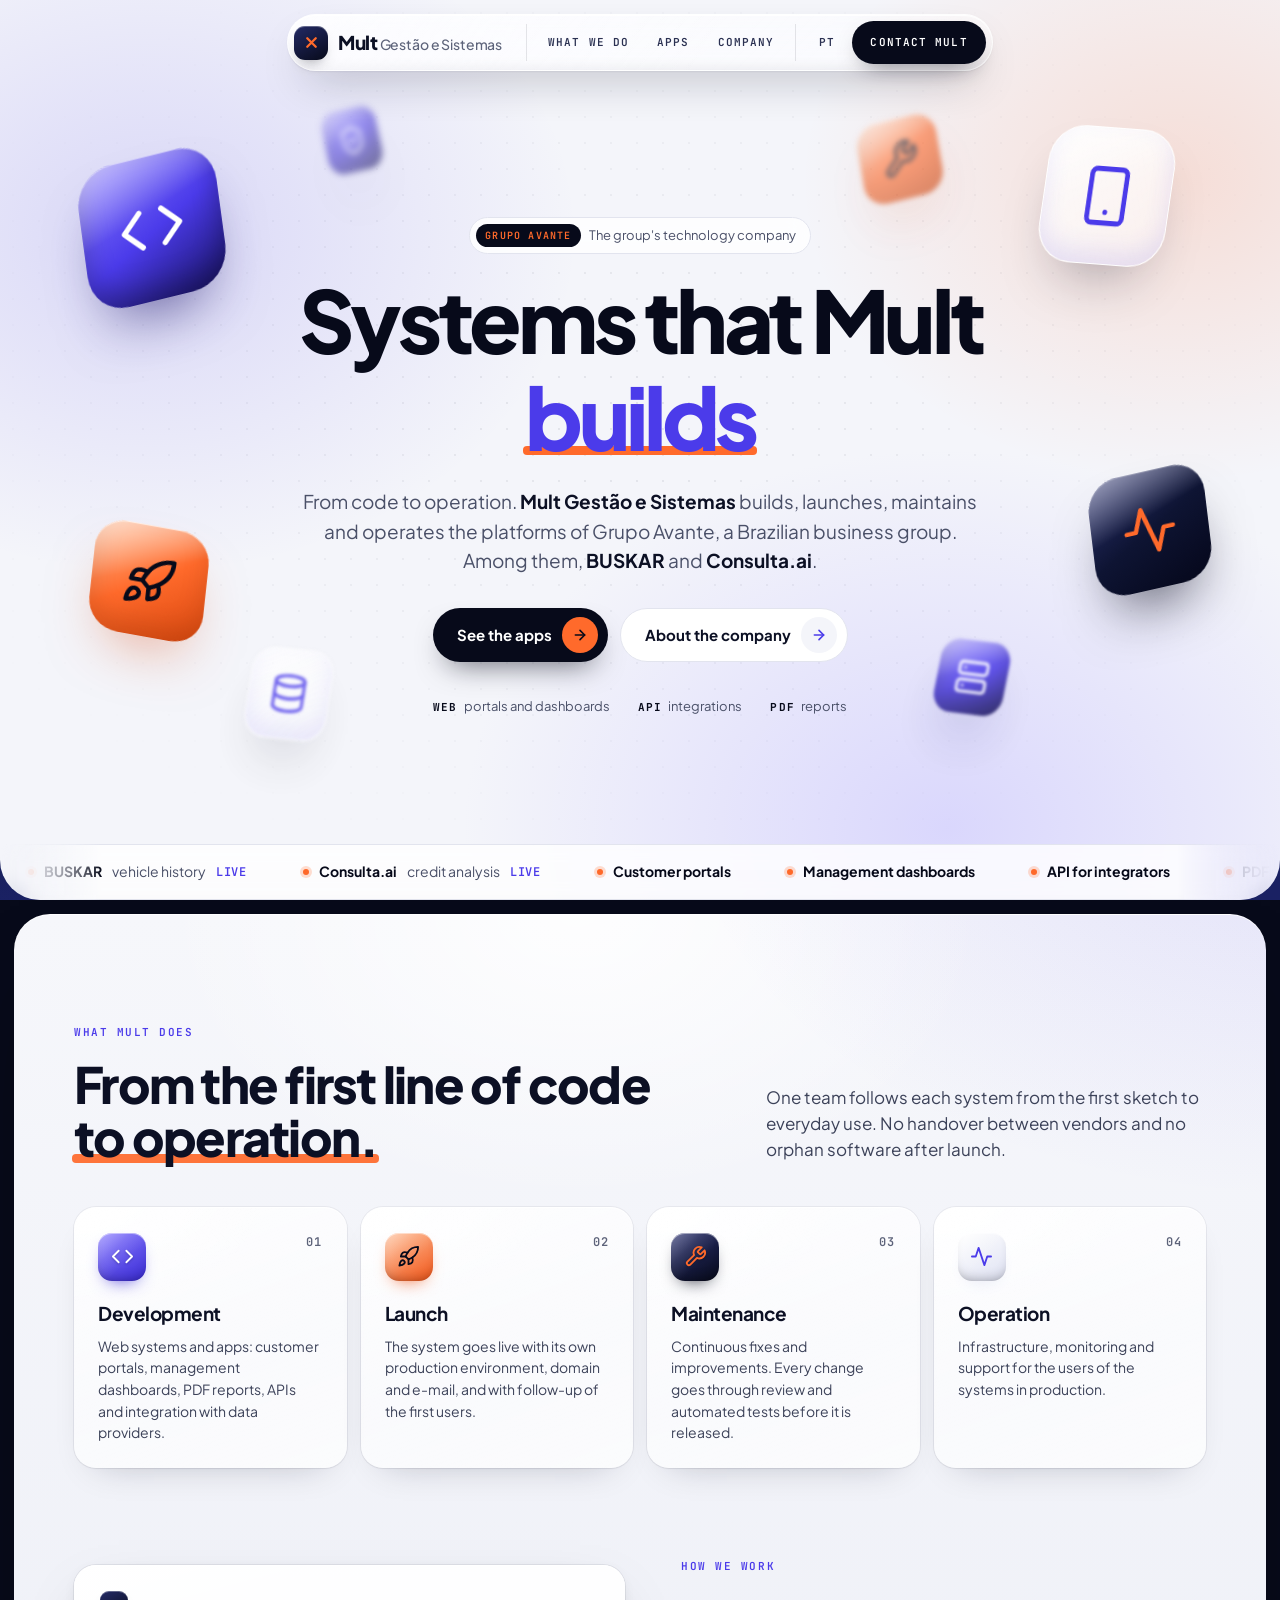
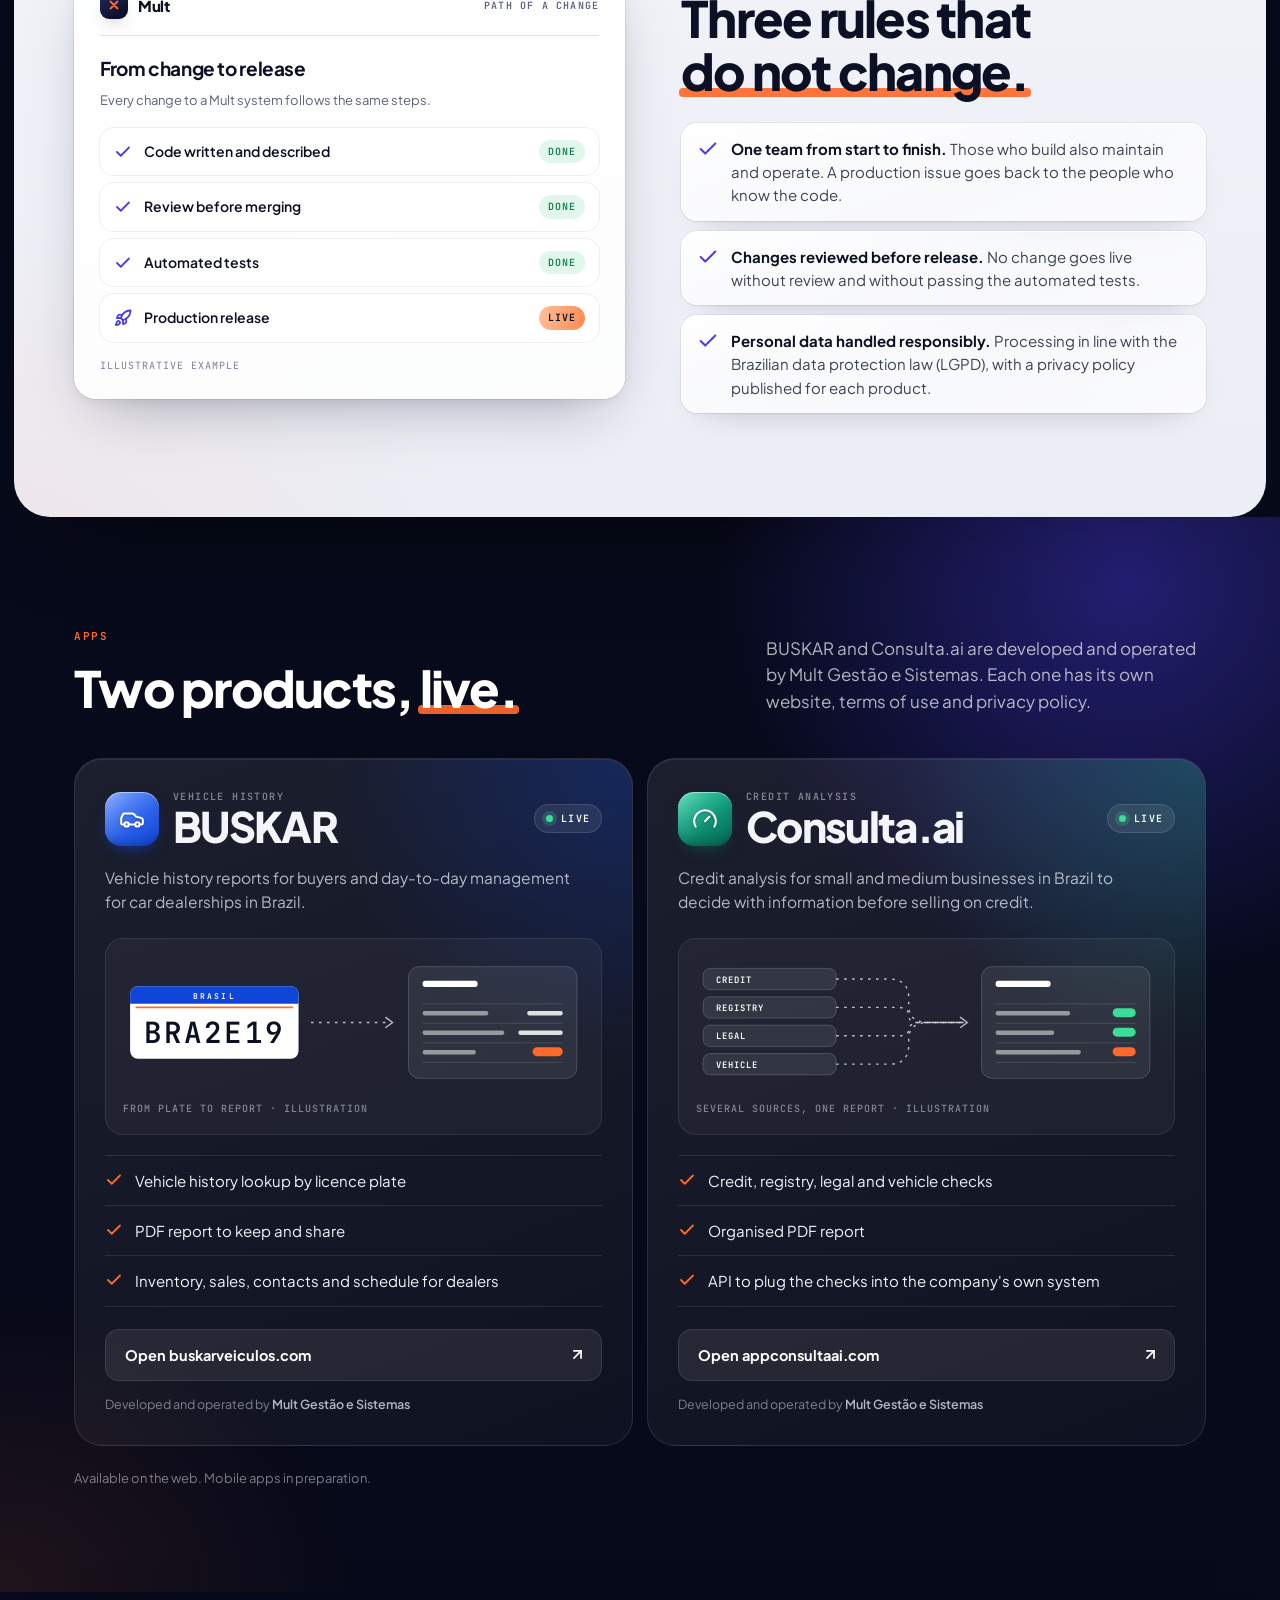
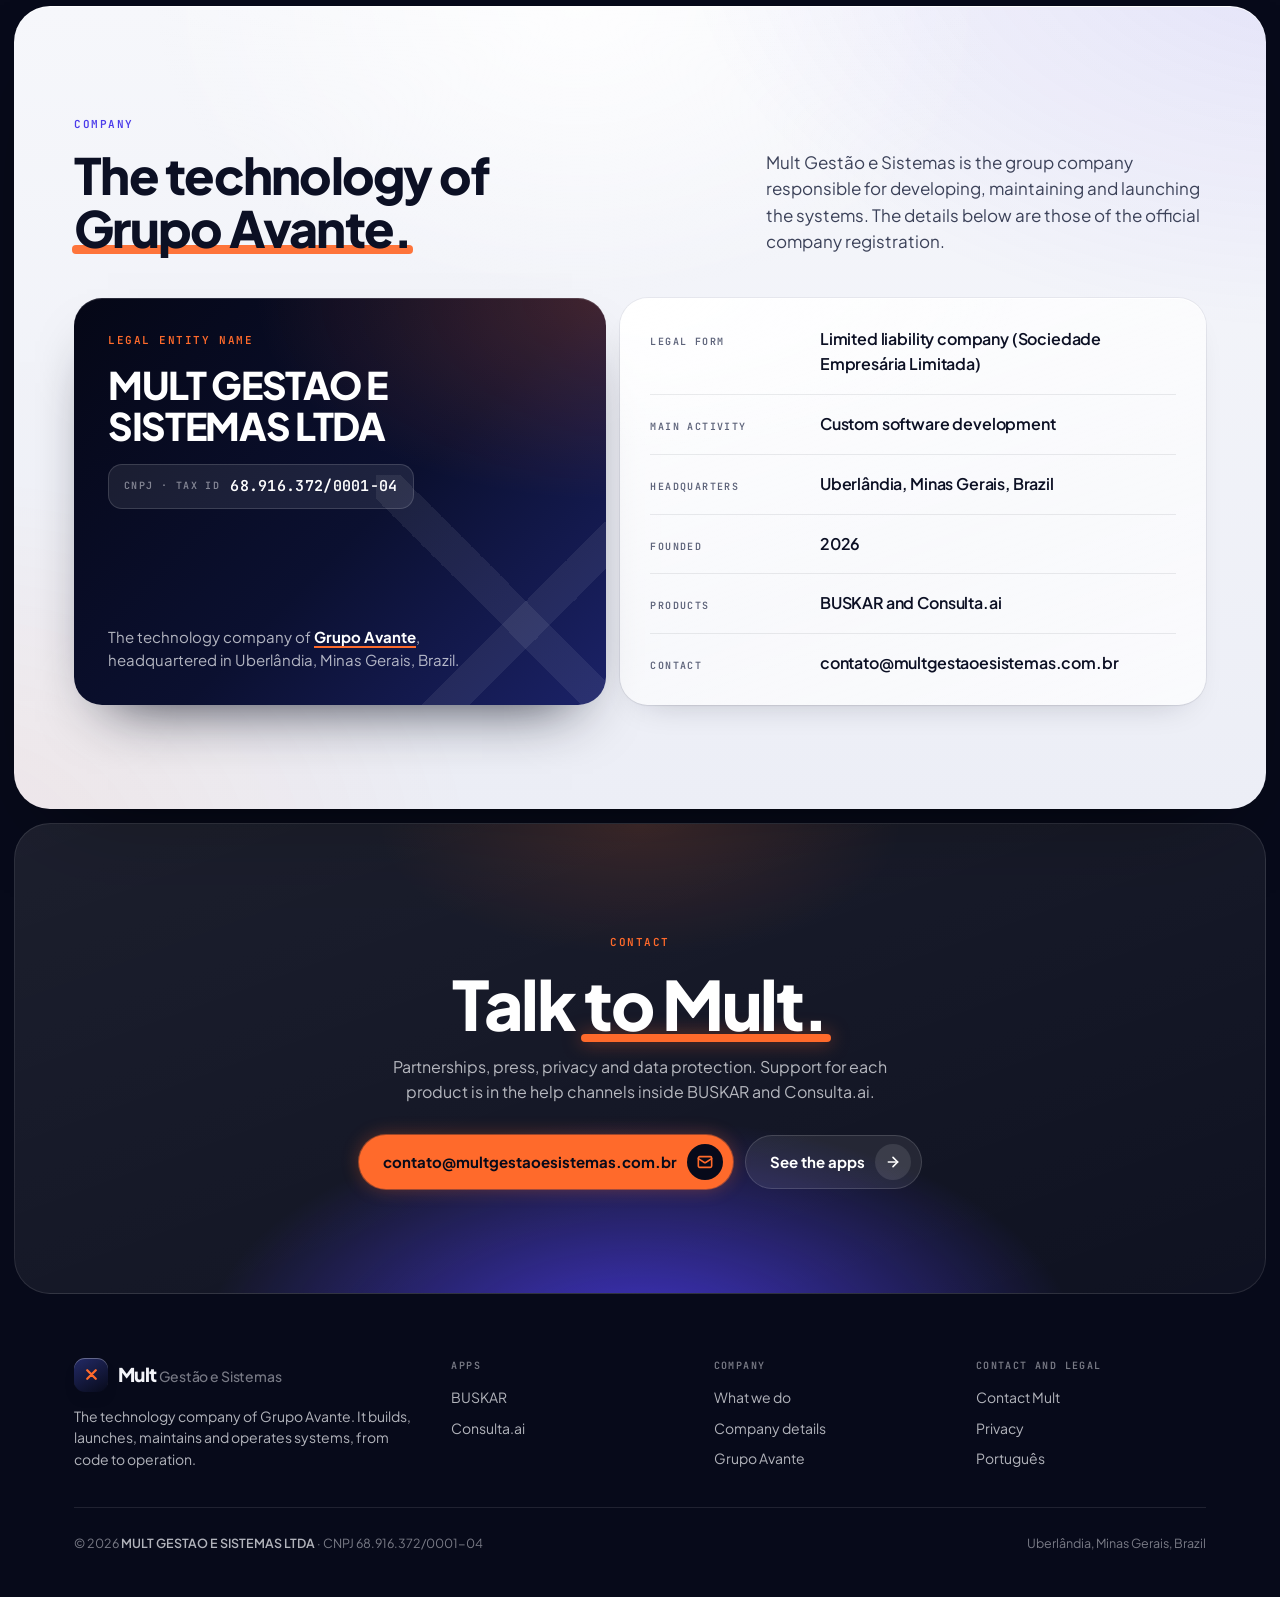
==== commit 6eba8f95: "Refaz o site na linguagem Placa e vidro: moldura noite, palcos claros e peças de vidro Referência: i" ====
--- a/en/index.html
+++ b/en/index.html
@@ -5,241 +5,355 @@
 <meta name="viewport" content="width=device-width, initial-scale=1">
 <title>Mult Gestão e Sistemas — the technology company of Grupo Avante</title>
 <meta name="description" content="Mult Gestão e Sistemas is the technology company of Grupo Avante, in Brazil. It builds, launches, maintains and operates platforms such as BUSKAR and Consulta.ai.">
-<link rel="canonical" href="https://multgestaosistemas.com.br/en/">
-<link rel="alternate" hreflang="pt-BR" href="https://multgestaosistemas.com.br/">
-<link rel="alternate" hreflang="en" href="https://multgestaosistemas.com.br/en/">
+<link rel="canonical" href="https://multgestaoesistemas.com.br/en/">
+<link rel="alternate" hreflang="pt-BR" href="https://multgestaoesistemas.com.br/">
+<link rel="alternate" hreflang="en" href="https://multgestaoesistemas.com.br/en/">
 <meta property="og:type" content="website">
 <meta property="og:locale" content="en_US">
 <meta property="og:site_name" content="Mult Gestão e Sistemas">
 <meta property="og:title" content="Mult Gestão e Sistemas — from code to operation">
 <meta property="og:description" content="The technology company of Grupo Avante. Developer and operator of BUSKAR and Consulta.ai.">
-<meta property="og:url" content="https://multgestaosistemas.com.br/en/">
-<meta name="theme-color" content="#f4f2ec">
+<meta property="og:url" content="https://multgestaoesistemas.com.br/en/">
+<meta name="theme-color" content="#070a1a">
 <link rel="icon" href="/assets/favicon.svg" type="image/svg+xml">
 <link rel="preconnect" href="https://fonts.googleapis.com">
 <link rel="preconnect" href="https://fonts.gstatic.com" crossorigin>
-<link href="https://fonts.googleapis.com/css2?family=Instrument+Serif:ital@0;1&family=JetBrains+Mono:wght@400;500&family=Plus+Jakarta+Sans:wght@400;500;600;700&display=swap" rel="stylesheet">
+<link href="https://fonts.googleapis.com/css2?family=JetBrains+Mono:wght@500;600&family=Plus+Jakarta+Sans:wght@400;500;600;700;800&display=swap" rel="stylesheet">
 <link rel="stylesheet" href="/assets/site.css">
+<script>document.documentElement.classList.add("js")</script>
+<script type="application/ld+json">
+{
+  "@context": "https://schema.org",
+  "@type": "Organization",
+  "name": "Mult Gestão e Sistemas",
+  "legalName": "MULT GESTAO E SISTEMAS LTDA",
+  "taxID": "68.916.372/0001-04",
+  "url": "https://multgestaoesistemas.com.br/",
+  "email": "contato@multgestaoesistemas.com.br",
+  "foundingDate": "2026-09-01",
+  "address": { "@type": "PostalAddress", "addressLocality": "Uberlândia", "addressRegion": "MG", "addressCountry": "BR" },
+  "parentOrganization": { "@type": "Organization", "name": "Grupo Avante", "url": "https://avante360.com/" },
+  "brand": [
+    { "@type": "Brand", "name": "BUSKAR", "url": "https://buskarveiculos.com/" },
+    { "@type": "Brand", "name": "Consulta.ai", "url": "https://appconsultaai.com/institucional" }
+  ]
+}
+</script>
 </head>
 <body>
-<a class="skip" href="#content">Skip to content</a>
-
-<header class="top">
+<svg width="0" height="0" style="position:absolute" aria-hidden="true">
+  <symbol id="i-x" viewBox="0 0 24 24"><path d="M6 6l12 12M18 6L6 18"/></symbol>
+  <symbol id="i-arrow" viewBox="0 0 24 24"><path d="M5 12h14"/><path d="m12 5 7 7-7 7"/></symbol>
+  <symbol id="i-out" viewBox="0 0 24 24"><path d="M7 7h10v10"/><path d="M7 17 17 7"/></symbol>
+  <symbol id="i-check" viewBox="0 0 24 24"><path d="M20 6 9 17l-5-5"/></symbol>
+  <symbol id="i-code" viewBox="0 0 24 24"><polyline points="16 18 22 12 16 6"/><polyline points="8 6 2 12 8 18"/></symbol>
+  <symbol id="i-rocket" viewBox="0 0 24 24"><path d="M4.5 16.5c-1.5 1.26-2 5-2 5s3.74-.5 5-2c.71-.84.7-2.13-.09-2.91a2.18 2.18 0 0 0-2.91-.09z"/><path d="m12 15-3-3a22 22 0 0 1 2-3.95A12.88 12.88 0 0 1 22 2c0 2.72-.78 7.5-6 11a22.35 22.35 0 0 1-4 2z"/><path d="M9 12H4s.55-3.03 2-4c1.62-1.08 5 0 5 0"/><path d="M12 15v5s3.03-.55 4-2c1.08-1.62 0-5 0-5"/></symbol>
+  <symbol id="i-wrench" viewBox="0 0 24 24"><path d="M14.7 6.3a1 1 0 0 0 0 1.4l1.6 1.6a1 1 0 0 0 1.4 0l3.77-3.77a6 6 0 0 1-7.94 7.94l-6.91 6.91a2.12 2.12 0 0 1-3-3l6.91-6.91a6 6 0 0 1 7.94-7.94l-3.76 3.76z"/></symbol>
+  <symbol id="i-pulse" viewBox="0 0 24 24"><path d="M22 12h-4l-3 9L9 3l-3 9H2"/></symbol>
+  <symbol id="i-phone" viewBox="0 0 24 24"><rect width="14" height="20" x="5" y="2" rx="2" ry="2"/><path d="M12 18h.01"/></symbol>
+  <symbol id="i-db" viewBox="0 0 24 24"><ellipse cx="12" cy="5" rx="9" ry="3"/><path d="M3 5V19A9 3 0 0 0 21 19V5"/><path d="M3 12A9 3 0 0 0 21 12"/></symbol>
+  <symbol id="i-server" viewBox="0 0 24 24"><rect width="20" height="8" x="2" y="2" rx="2" ry="2"/><rect width="20" height="8" x="2" y="14" rx="2" ry="2"/><line x1="6" x2="6.01" y1="6" y2="6"/><line x1="6" x2="6.01" y1="18" y2="18"/></symbol>
+  <symbol id="i-shield" viewBox="0 0 24 24"><path d="M20 13c0 5-3.5 7.5-7.66 8.95a1 1 0 0 1-.67-.01C7.5 20.5 4 18 4 13V6a1 1 0 0 1 1-1c2 0 4.5-1.2 6.24-2.72a1.17 1.17 0 0 1 1.52 0C14.51 3.81 17 5 19 5a1 1 0 0 1 1 1z"/><path d="m9 12 2 2 4-4"/></symbol>
+  <symbol id="i-car" viewBox="0 0 24 24"><path d="M19 17h2c.6 0 1-.4 1-1v-3c0-.9-.7-1.7-1.5-1.9C18.7 10.6 16 10 16 10s-1.3-1.4-2.2-2.3c-.5-.4-1.1-.7-1.8-.7H5c-.6 0-1.1.4-1.4.9l-1.4 2.9A3.7 3.7 0 0 0 2 12v4c0 .6.4 1 1 1h2"/><circle cx="7" cy="17" r="2"/><path d="M9 17h6"/><circle cx="17" cy="17" r="2"/></symbol>
+  <symbol id="i-gauge" viewBox="0 0 24 24"><path d="m12 14 4-4"/><path d="M3.34 19a10 10 0 1 1 17.32 0"/></symbol>
+  <symbol id="i-mail" viewBox="0 0 24 24"><rect width="20" height="16" x="2" y="4" rx="2"/><path d="m22 7-8.97 5.7a1.94 1.94 0 0 1-2.06 0L2 7"/></symbol>
+</svg>
+
+<a class="skip" href="#conteudo">Skip to content</a>
+
+<nav class="nav" aria-label="Main">
   <div class="wrap">
     <a class="brand" href="/en/" aria-label="Mult Gestão e Sistemas, home">
-      <svg viewBox="0 0 32 32" aria-hidden="true"><rect width="32" height="32" fill="#0f1317"/><path d="M10 10l12 12M22 10L10 22" stroke="#e8501f" stroke-width="3.4" stroke-linecap="square"/></svg>
+      <span class="mk"><svg><use href="#i-x"/></svg></span>
       <span>Mult <small>Gestão e Sistemas</small></span>
     </a>
-    <nav class="nav" aria-label="Main">
-      <a href="#what-we-do">What we do</a>
-      <a href="#apps">Apps</a>
-      <a href="#company">Company</a>
-      <a class="keep" href="#contact">Contact</a>
+    <div class="links">
+      <a href="#o-que-fazemos">What we do</a>
+      <a href="#aplicativos">Apps</a>
+      <a href="#empresa">Company</a>
+    </div>
+    <div class="nav-cta">
       <a class="lang" href="/" hreflang="pt-BR" lang="pt-BR">PT</a>
-    </nav>
+      <a class="falar" href="#contato">Contact Mult</a>
+    </div>
+  </div>
+</nav>
+
+<main id="conteudo">
+
+<header class="hero">
+  <div class="float-field" aria-hidden="true">
+    <div class="par" id="par">
+      <div class="tile" style="--s:150px;--sm:84px;--x:6%;--y:17%;--mx:-7%;--my:13%;--rx:14deg;--ry:-22deg;--rz:-8deg;--d:9s;--dl:-2s"><div class="obj g-ind"><svg><use href="#i-code"/></svg></div></div>
+      <div class="tile far" style="--s:92px;--x:19%;--y:72%;--rx:-10deg;--ry:26deg;--rz:10deg;--d:11s;--dl:-6s;--f:blur(1.5px);--o:.8"><div class="obj g-clear"><svg><use href="#i-db"/></svg></div></div>
+      <div class="tile" style="--s:118px;--sm:70px;--x:7%;--y:58%;--mx:-7%;--my:64%;--rx:18deg;--ry:14deg;--rz:6deg;--d:10s;--dl:-4s"><div class="obj g-acc"><svg><use href="#i-rocket"/></svg></div></div>
+      <div class="tile far" style="--s:64px;--x:25%;--y:12%;--rx:-6deg;--ry:-30deg;--rz:-14deg;--d:8s;--dl:-1s;--f:blur(3px);--o:.55"><div class="obj g-ind"><svg><use href="#i-shield"/></svg></div></div>
+      <div class="tile" style="--s:140px;--sm:78px;--x:81%;--y:14%;--mx:88%;--my:13%;--rx:-12deg;--ry:24deg;--rz:9deg;--d:10s;--dl:-7s"><div class="obj g-clear"><svg><use href="#i-phone"/></svg></div></div>
+      <div class="tile far" style="--s:84px;--x:67%;--y:13%;--rx:12deg;--ry:-18deg;--rz:-10deg;--d:9s;--dl:-3s;--f:blur(2.5px);--o:.6"><div class="obj g-acc"><svg><use href="#i-wrench"/></svg></div></div>
+      <div class="tile" style="--s:124px;--sm:72px;--x:85%;--y:52%;--mx:88%;--my:56%;--rx:16deg;--ry:-20deg;--rz:-7deg;--d:11s;--dl:-5s"><div class="obj g-deep"><svg><use href="#i-pulse"/></svg></div></div>
+      <div class="tile far" style="--s:76px;--x:73%;--y:71%;--rx:-14deg;--ry:22deg;--rz:12deg;--d:8.5s;--dl:-8s;--f:blur(1.5px);--o:.85"><div class="obj g-ind"><svg><use href="#i-server"/></svg></div></div>
+    </div>
+  </div>
+
+  <div class="hero-copy">
+    <span class="pill rv"><span>Grupo Avante</span> The group's technology company</span>
+    <h1 class="rv">Systems that Mult
+      <span class="rot-wrap" id="rot" aria-live="polite">
+        <span class="rot on"><em>builds</em></span>
+        <span class="rot"><em>launches</em></span>
+        <span class="rot"><em>maintains</em></span>
+        <span class="rot"><em>operates</em></span>
+      </span>
+    </h1>
+    <p class="hero-sub rv">From code to operation. <b>Mult Gestão e Sistemas</b> builds, launches, maintains and operates the platforms of Grupo Avante, a Brazilian business group. Among them, <b>BUSKAR</b> and <b>Consulta.ai</b>.</p>
+    <div class="hero-ctas rv">
+      <a class="btn btn-dark" href="#aplicativos">See the apps <i><svg class="ico"><use href="#i-arrow"/></svg></i></a>
+      <a class="btn btn-light" href="#empresa">About the company <i><svg class="ico"><use href="#i-arrow"/></svg></i></a>
+    </div>
+    <div class="hero-facts rv">
+      <span><b>Web</b>portals and dashboards</span>
+      <span><b>API</b>integrations</span>
+      <span><b>PDF</b>reports</span>
+    </div>
+  </div>
+
+  <div class="ticker" aria-label="What Mult builds and operates">
+    <div class="ticker-track">
+      <div class="ticker-item"><b>BUSKAR</b> vehicle history <strong>live</strong></div>
+      <div class="ticker-item"><b>Consulta.ai</b> credit analysis <strong>live</strong></div>
+      <div class="ticker-item"><b>Customer portals</b></div>
+      <div class="ticker-item"><b>Management dashboards</b></div>
+      <div class="ticker-item"><b>API for integrators</b></div>
+      <div class="ticker-item"><b>PDF reports</b></div>
+      <div class="ticker-item"><b>Transactional e-mail</b></div>
+      <div class="ticker-item"><b>Production monitoring</b></div>
+      <div class="ticker-item"><b>Mobile apps</b> <strong>in preparation</strong></div>
+      <div class="ticker-item" aria-hidden="true"><b>BUSKAR</b> vehicle history <strong>live</strong></div>
+      <div class="ticker-item" aria-hidden="true"><b>Consulta.ai</b> credit analysis <strong>live</strong></div>
+      <div class="ticker-item" aria-hidden="true"><b>Customer portals</b></div>
+      <div class="ticker-item" aria-hidden="true"><b>Management dashboards</b></div>
+      <div class="ticker-item" aria-hidden="true"><b>API for integrators</b></div>
+      <div class="ticker-item" aria-hidden="true"><b>PDF reports</b></div>
+      <div class="ticker-item" aria-hidden="true"><b>Transactional e-mail</b></div>
+      <div class="ticker-item" aria-hidden="true"><b>Production monitoring</b></div>
+      <div class="ticker-item" aria-hidden="true"><b>Mobile apps</b> <strong>in preparation</strong></div>
+    </div>
   </div>
 </header>
 
-<main id="content">
-
-  <section class="hero">
-    <div class="wrap">
-      <div>
-        <p class="eyebrow"><i></i><b>Technology company</b> of Grupo Avante</p>
-        <h1>From code<br><em>to operation.</em></h1>
-        <p class="lede"><strong>Mult Gestão e Sistemas</strong> builds, launches, maintains and operates the platforms of Grupo Avante, a Brazilian business group. Among them, <strong>BUSKAR</strong> and <strong>Consulta.ai</strong>.</p>
-        <div class="cta">
-          <a class="btn" href="#apps">See the apps
-            <svg viewBox="0 0 16 16" fill="none" stroke="currentColor" stroke-width="1.8" aria-hidden="true"><path d="M2 8h12M9 3l5 5-5 5"/></svg>
-          </a>
-          <a class="more" href="mailto:contato@multgestaosistemas.com.br">Contact Mult
-            <svg viewBox="0 0 16 16" fill="none" stroke="currentColor" stroke-width="1.8" aria-hidden="true"><path d="M2 8h12M9 3l5 5-5 5"/></svg>
-          </a>
+<section class="palco" id="o-que-fazemos">
+  <div class="wrap">
+    <div class="head">
+      <div class="rv">
+        <span class="eyebrow">What Mult does</span>
+        <h2>From the first line of code<br><em class="grifo">to operation.</em></h2>
+      </div>
+      <p class="lead rv">One team follows each system from the first sketch to everyday use. No handover between vendors and no orphan software after launch.</p>
+    </div>
+    <ul class="svc">
+      <li class="rv"><span class="n">01</span><span class="ic"><svg class="ico"><use href="#i-code"/></svg></span><h3>Development</h3><p>Web systems and apps: customer portals, management dashboards, PDF reports, APIs and integration with data providers.</p></li>
+      <li class="rv"><span class="n">02</span><span class="ic acc"><svg class="ico"><use href="#i-rocket"/></svg></span><h3>Launch</h3><p>The system goes live with its own production environment, domain and e-mail, and with follow-up of the first users.</p></li>
+      <li class="rv"><span class="n">03</span><span class="ic deep"><svg class="ico"><use href="#i-wrench"/></svg></span><h3>Maintenance</h3><p>Continuous fixes and improvements. Every change goes through review and automated tests before it is released.</p></li>
+      <li class="rv"><span class="n">04</span><span class="ic clear"><svg class="ico"><use href="#i-pulse"/></svg></span><h3>Operation</h3><p>Infrastructure, monitoring and support for the users of the systems in production.</p></li>
+    </ul>
+
+    <div class="report">
+      <div class="doc rv" aria-label="Illustrative example of the path of a change up to release">
+        <div class="doc-top">
+          <span class="brand"><span class="mk"><svg><use href="#i-x"/></svg></span>Mult</span>
+          <span>Path of a change</span>
         </div>
-      </div>
-
-      <aside class="panel" aria-label="How Mult works">
-        <div class="panel-head"><span><span class="dot"></span>Work cycle</span><span>Mult / 01</span></div>
-        <div class="cycle">
-          <div class="stage"><span>01</span><b>Build</b><p>Web products and apps, from the database to the screen.</p></div>
-          <div class="stage"><span>02</span><b>Launch</b><p>Production release, with its own domain and e-mail.</p></div>
-          <div class="stage"><span>03</span><b>Maintain</b><p>Continuous fixes and improvements, reviewed at every change.</p></div>
-          <div class="stage"><span>04</span><b>Operate</b><p>Infrastructure, monitoring and support for the people who use it.</p></div>
+        <p class="doc-h">From change to release</p>
+        <p class="doc-s">Every change to a Mult system follows the same steps.</p>
+        <ul class="doc-rows">
+          <li><svg class="ico"><use href="#i-check"/></svg>Code written and described<span>Done</span></li>
+          <li><svg class="ico"><use href="#i-check"/></svg>Review before merging<span>Done</span></li>
+          <li><svg class="ico"><use href="#i-check"/></svg>Automated tests<span>Done</span></li>
+          <li class="on"><svg class="ico"><use href="#i-rocket"/></svg>Production release<span>Live</span></li>
+        </ul>
+        <p class="doc-foot">Illustrative example</p>
+      </div>
+      <div class="rv">
+        <span class="eyebrow">How we work</span>
+        <h2>Three rules that <em class="grifo">do not change.</em></h2>
+        <ul class="checks">
+          <li><svg class="ico"><use href="#i-check"/></svg><span><b>One team from start to finish.</b> Those who build also maintain and operate. A production issue goes back to the people who know the code.</span></li>
+          <li><svg class="ico"><use href="#i-check"/></svg><span><b>Changes reviewed before release.</b> No change goes live without review and without passing the automated tests.</span></li>
+          <li><svg class="ico"><use href="#i-check"/></svg><span><b>Personal data handled responsibly.</b> Processing in line with the Brazilian data protection law (LGPD), with a privacy policy published for each product.</span></li>
+        </ul>
+      </div>
+    </div>
+  </div>
+</section>
+
+<section class="dark" id="aplicativos">
+  <div class="wrap">
+    <div class="head">
+      <div class="rv">
+        <span class="eyebrow">Apps</span>
+        <h2>Two products, <em class="grifo">live.</em></h2>
+      </div>
+      <p class="lead rv">BUSKAR and Consulta.ai are developed and operated by Mult Gestão e Sistemas. Each one has its own website, terms of use and privacy policy.</p>
+    </div>
+
+    <div class="apps">
+      <article class="app buskar rv">
+        <div class="app-top">
+          <span class="ic"><svg class="ico"><use href="#i-car"/></svg></span>
+          <div><p class="k">Vehicle history</p><h3>BUSKAR</h3></div>
+          <span class="live">Live</span>
         </div>
-        <div class="live">
-          <a href="https://buskarveiculos.com/" rel="noopener">BUSKAR <small>Live ↗</small></a>
-          <a href="https://appconsultaai.com/institucional" rel="noopener">Consulta.ai <small>Live ↗</small></a>
+        <p>Vehicle history reports for buyers and day-to-day management for car dealerships in Brazil.</p>
+        <figure class="art">
+          <svg viewBox="0 0 520 150" role="img" aria-label="Illustration: from a licence plate to a vehicle history report">
+            <rect x="8" y="34" width="190" height="82" rx="9" fill="#fff"/>
+            <path d="M8 43a9 9 0 0 1 9-9h172a9 9 0 0 1 9 9v11H8z" fill="#0f46d8"/>
+            <text x="103" y="49" text-anchor="middle" font-family="JetBrains Mono, monospace" font-size="9" font-weight="600" fill="#fff" letter-spacing="2.4">BRASIL</text>
+            <text x="103" y="98" text-anchor="middle" font-family="JetBrains Mono, monospace" font-size="33" font-weight="600" fill="#0c1024" letter-spacing="2.5">BRA2E19</text>
+            <rect class="scan" x="14" y="57" width="178" height="2" rx="1" fill="#ff6a2b"/>
+            <path class="flow" d="M212 75h88" stroke="rgba(255,255,255,.7)" stroke-width="1.6" fill="none"/>
+            <path d="M296 69l8 6-8 6" fill="none" stroke="rgba(255,255,255,.7)" stroke-width="1.6"/>
+            <rect x="322" y="12" width="190" height="126" rx="12" fill="rgba(255,255,255,.07)" stroke="rgba(255,255,255,.2)"/>
+            <rect x="338" y="28" width="62" height="7" rx="3" fill="#fff"/>
+            <g stroke="rgba(255,255,255,.14)"><path d="M338 54h158M338 76h158M338 98h158M338 120h158"/></g>
+            <g fill="rgba(255,255,255,.5)"><rect x="338" y="62" width="74" height="5" rx="2"/><rect x="338" y="84" width="92" height="5" rx="2"/><rect x="338" y="106" width="60" height="5" rx="2"/></g>
+            <g fill="rgba(255,255,255,.85)"><rect x="456" y="62" width="40" height="5" rx="2"/><rect x="446" y="84" width="50" height="5" rx="2"/></g>
+            <rect x="462" y="103" width="34" height="10" rx="5" fill="#ff6a2b"/>
+          </svg>
+          <figcaption>From plate to report · illustration</figcaption>
+        </figure>
+        <ul class="facts">
+          <li><svg class="ico"><use href="#i-check"/></svg>Vehicle history lookup by licence plate</li>
+          <li><svg class="ico"><use href="#i-check"/></svg>PDF report to keep and share</li>
+          <li><svg class="ico"><use href="#i-check"/></svg>Inventory, sales, contacts and schedule for dealers</li>
+        </ul>
+        <a class="want" href="https://buskarveiculos.com/" rel="noopener">Open buskarveiculos.com <svg class="ico"><use href="#i-out"/></svg></a>
+        <p class="by">Developed and operated by <b>Mult Gestão e Sistemas</b></p>
+      </article>
+
+      <article class="app consulta rv">
+        <div class="app-top">
+          <span class="ic"><svg class="ico"><use href="#i-gauge"/></svg></span>
+          <div><p class="k">Credit analysis</p><h3>Consulta.ai</h3></div>
+          <span class="live">Live</span>
         </div>
-      </aside>
-    </div>
-  </section>
-
-  <section class="sec" id="what-we-do">
-    <div class="wrap">
-      <div class="sec-head rv">
-        <div>
-          <p class="eyebrow"><i></i><b>01</b> What we do</p>
-          <h2>Those who write the code <em>look after it.</em></h2>
-        </div>
-        <p>One team follows each system from the first sketch to everyday use. No handover between vendors, no orphan software after launch.</p>
-      </div>
-      <ul class="index">
-        <li class="rv"><span>01</span><h3>Development</h3><p>Web systems and mobile apps: customer portals, management dashboards, PDF reports, APIs for integrators and integration with data providers.</p></li>
-        <li class="rv"><span>02</span><h3>Launch</h3><p>We take the system live: production environment, domain, transactional e-mail and follow-up with the first users.</p></li>
-        <li class="rv"><span>03</span><h3>Maintenance</h3><p>Continuous fixes and improvements. Every change goes through review and automated tests before it is released.</p></li>
-        <li class="rv"><span>04</span><h3>Operation</h3><p>Infrastructure, monitoring and support for the users of the systems in production.</p></li>
-      </ul>
-    </div>
-  </section>
-
-  <section class="sec" id="apps">
-    <div class="wrap">
-      <div class="sec-head rv">
-        <div>
-          <p class="eyebrow"><i></i><b>02</b> Apps</p>
-          <h2>Two products, <em>live.</em></h2>
-        </div>
-        <p>BUSKAR and Consulta.ai are developed and operated by Mult Gestão e Sistemas. Each one has its own website, terms of use and privacy policy.</p>
-      </div>
-
-      <div class="apps rv">
-        <article class="app">
-          <p class="app-tag"><b><i style="background:#0f46d8"></i>App / 01</b><span>Vehicle history</span></p>
-          <h3>BUSKAR</h3>
-          <p>Vehicle history reports for buyers and day-to-day management for car dealerships in Brazil.</p>
-          <figure class="art">
-            <svg viewBox="0 0 520 150" role="img" aria-label="Illustration: from a licence plate to a vehicle history report">
-              <rect x="8" y="34" width="190" height="82" rx="7" fill="#fff" stroke="#0f1317" stroke-width="2"/>
-              <rect x="8" y="34" width="190" height="20" rx="7" fill="#0f46d8"/><rect x="8" y="46" width="190" height="8" fill="#0f46d8"/>
-              <text x="103" y="49" text-anchor="middle" font-family="JetBrains Mono, monospace" font-size="9" fill="#fff" letter-spacing="2.4">BRASIL</text>
-              <text x="103" y="98" text-anchor="middle" font-family="JetBrains Mono, monospace" font-size="33" font-weight="500" fill="#0f1317" letter-spacing="2.5">BRA2E19</text>
-              <rect class="scan" x="14" y="57" width="178" height="2" fill="#e8501f" opacity=".85"/>
-              <path class="flow" d="M210 75h92" stroke="#0f1317" stroke-width="1.6"/>
-              <path d="M298 69l8 6-8 6" fill="none" stroke="#0f1317" stroke-width="1.6"/>
-              <rect x="322" y="12" width="190" height="126" fill="#fff" stroke="#0f1317" stroke-width="2"/>
-              <rect x="338" y="28" width="62" height="7" fill="#0f1317"/>
-              <g stroke="#d6d2c6" stroke-width="1"><path d="M338 54h158M338 76h158M338 98h158M338 120h158"/></g>
-              <g fill="#5a626c"><rect x="338" y="62" width="74" height="5"/><rect x="338" y="84" width="92" height="5"/><rect x="338" y="106" width="60" height="5"/></g>
-              <g fill="#0f1317"><rect x="456" y="62" width="40" height="5"/><rect x="446" y="84" width="50" height="5"/></g>
-              <rect x="462" y="104" width="34" height="9" fill="#e8501f"/>
-            </svg>
-            <figcaption>From plate to report · illustration</figcaption>
-          </figure>
-          <ul class="facts">
-            <li>Vehicle history lookup by licence plate</li>
-            <li>PDF report to keep and share</li>
-            <li>Inventory, sales, contacts and schedule for dealers</li>
-          </ul>
-          <div class="app-foot">
-            <small>Developed and operated by <b>Mult Gestão e Sistemas</b></small>
-            <a class="more" href="https://buskarveiculos.com/" rel="noopener">buskarveiculos.com
-              <svg viewBox="0 0 16 16" fill="none" stroke="currentColor" stroke-width="1.8" aria-hidden="true"><path d="M4 12L12 4M6 4h6v6"/></svg>
-            </a>
-          </div>
-        </article>
-
-        <article class="app">
-          <p class="app-tag"><b><i style="background:#1f8a4a"></i>App / 02</b><span>Credit analysis</span></p>
-          <h3>Consulta.ai</h3>
-          <p>Credit analysis for small and medium businesses in Brazil to decide with information before selling on credit.</p>
-          <figure class="art">
-            <svg viewBox="0 0 520 150" role="img" aria-label="Illustration: several data sources gathered into one report">
-              <g font-family="JetBrains Mono, monospace" font-size="10" fill="#0f1317" letter-spacing="1">
-                <rect x="8" y="14" width="150" height="24" fill="#fff" stroke="#0f1317" stroke-width="1.6"/><text x="20" y="30">CREDIT</text>
-                <rect x="8" y="46" width="150" height="24" fill="#fff" stroke="#0f1317" stroke-width="1.6"/><text x="20" y="62">REGISTRY</text>
-                <rect x="8" y="78" width="150" height="24" fill="#fff" stroke="#0f1317" stroke-width="1.6"/><text x="20" y="94">LEGAL</text>
-                <rect x="8" y="110" width="150" height="24" fill="#fff" stroke="#0f1317" stroke-width="1.6"/><text x="20" y="126">VEHICLE</text>
-              </g>
-              <g class="flow" fill="none" stroke="#0f1317" stroke-width="1.6">
-                <path d="M158 26h60q22 0 22 22v8q0 19 22 19h40"/>
-                <path d="M158 58h70q12 0 12 9t12 8h50"/>
-                <path d="M158 90h70q12 0 12-7t12-8h50"/>
-                <path d="M158 122h60q22 0 22-22v-6q0-19 22-19h40"/>
-              </g>
-              <path d="M298 69l8 6-8 6" fill="none" stroke="#0f1317" stroke-width="1.6"/>
-              <rect x="322" y="12" width="190" height="126" fill="#fff" stroke="#0f1317" stroke-width="2"/>
-              <rect x="338" y="28" width="62" height="7" fill="#0f1317"/>
-              <g stroke="#d6d2c6" stroke-width="1"><path d="M338 54h158M338 76h158M338 98h158M338 120h158"/></g>
-              <g fill="#5a626c"><rect x="338" y="62" width="84" height="5"/><rect x="338" y="84" width="66" height="5"/><rect x="338" y="106" width="96" height="5"/></g>
-              <g fill="#1f8a4a"><rect x="470" y="60" width="26" height="9"/><rect x="470" y="82" width="26" height="9"/></g>
-              <rect x="470" y="104" width="26" height="9" fill="#e8501f"/>
-            </svg>
-            <figcaption>Several sources, one report · illustration</figcaption>
-          </figure>
-          <ul class="facts">
-            <li>Credit, registry, legal and vehicle checks</li>
-            <li>Organised PDF report</li>
-            <li>API to plug the checks into the company's own system</li>
-          </ul>
-          <div class="app-foot">
-            <small>Developed and operated by <b>Mult Gestão e Sistemas</b></small>
-            <a class="more" href="https://appconsultaai.com/institucional" rel="noopener">appconsultaai.com
-              <svg viewBox="0 0 16 16" fill="none" stroke="currentColor" stroke-width="1.8" aria-hidden="true"><path d="M4 12L12 4M6 4h6v6"/></svg>
-            </a>
-          </div>
-        </article>
-      </div>
-      <p class="note rv">Available on the web. Mobile apps in preparation.</p>
-    </div>
-  </section>
-
-  <section class="sec" id="how-we-work">
-    <div class="wrap">
-      <div class="sec-head rv">
-        <div>
-          <p class="eyebrow"><i></i><b>03</b> How we work</p>
-          <h2>Three rules <em>that do not change.</em></h2>
-        </div>
-        <p>They apply to every system Mult takes live, from the first day of development to supporting the people who use it.</p>
-      </div>
-      <div class="grid3 rv">
-        <div><span>A</span><h3>One team from start to finish</h3><p>Those who build also maintain and operate. A production issue goes back to the people who know the code.</p></div>
-        <div><span>B</span><h3>Changes reviewed before release</h3><p>No change goes live without review and without passing the automated tests.</p></div>
-        <div><span>C</span><h3>Personal data handled responsibly</h3><p>Processing in line with the Brazilian data protection law (LGPD), with a privacy policy published for each product.</p></div>
-      </div>
-    </div>
-  </section>
-
-  <section class="sec dark" id="company">
-    <div class="wrap">
-      <div class="sec-head rv">
-        <div>
-          <p class="eyebrow"><i></i><b>04</b> Company</p>
-          <h2>The technology <em>of Grupo Avante.</em></h2>
-        </div>
-        <p>Mult Gestão e Sistemas is the company of <a href="https://avante360.com/" rel="noopener">Grupo Avante</a> responsible for developing, maintaining and launching the group's systems.</p>
+        <p>Credit analysis for small and medium businesses in Brazil to decide with information before selling on credit.</p>
+        <figure class="art">
+          <svg viewBox="0 0 520 150" role="img" aria-label="Illustration: several data sources gathered into one report">
+            <g font-family="JetBrains Mono, monospace" font-size="10" font-weight="600" fill="#fff" letter-spacing="1.2">
+              <rect x="8" y="14" width="150" height="24" rx="8" fill="rgba(255,255,255,.08)" stroke="rgba(255,255,255,.2)"/><text x="22" y="30">CREDIT</text>
+              <rect x="8" y="46" width="150" height="24" rx="8" fill="rgba(255,255,255,.08)" stroke="rgba(255,255,255,.2)"/><text x="22" y="62">REGISTRY</text>
+              <rect x="8" y="78" width="150" height="24" rx="8" fill="rgba(255,255,255,.08)" stroke="rgba(255,255,255,.2)"/><text x="22" y="94">LEGAL</text>
+              <rect x="8" y="110" width="150" height="24" rx="8" fill="rgba(255,255,255,.08)" stroke="rgba(255,255,255,.2)"/><text x="22" y="126">VEHICLE</text>
+            </g>
+            <g class="flow" fill="none" stroke="rgba(255,255,255,.7)" stroke-width="1.6">
+              <path d="M158 26h60q22 0 22 22v8q0 19 22 19h40"/>
+              <path d="M158 58h70q12 0 12 9t12 8h50"/>
+              <path d="M158 90h70q12 0 12-7t12-8h50"/>
+              <path d="M158 122h60q22 0 22-22v-6q0-19 22-19h40"/>
+            </g>
+            <path d="M298 69l8 6-8 6" fill="none" stroke="rgba(255,255,255,.7)" stroke-width="1.6"/>
+            <rect x="322" y="12" width="190" height="126" rx="12" fill="rgba(255,255,255,.07)" stroke="rgba(255,255,255,.2)"/>
+            <rect x="338" y="28" width="62" height="7" rx="3" fill="#fff"/>
+            <g stroke="rgba(255,255,255,.14)"><path d="M338 54h158M338 76h158M338 98h158M338 120h158"/></g>
+            <g fill="rgba(255,255,255,.5)"><rect x="338" y="62" width="84" height="5" rx="2"/><rect x="338" y="84" width="66" height="5" rx="2"/><rect x="338" y="106" width="96" height="5" rx="2"/></g>
+            <g fill="#3ddc97"><rect x="470" y="59" width="26" height="10" rx="5"/><rect x="470" y="81" width="26" height="10" rx="5"/></g>
+            <rect x="470" y="103" width="26" height="10" rx="5" fill="#ff6a2b"/>
+          </svg>
+          <figcaption>Several sources, one report · illustration</figcaption>
+        </figure>
+        <ul class="facts">
+          <li><svg class="ico"><use href="#i-check"/></svg>Credit, registry, legal and vehicle checks</li>
+          <li><svg class="ico"><use href="#i-check"/></svg>Organised PDF report</li>
+          <li><svg class="ico"><use href="#i-check"/></svg>API to plug the checks into the company's own system</li>
+        </ul>
+        <a class="want" href="https://appconsultaai.com/institucional" rel="noopener">Open appconsultaai.com <svg class="ico"><use href="#i-out"/></svg></a>
+        <p class="by">Developed and operated by <b>Mult Gestão e Sistemas</b></p>
+      </article>
+    </div>
+    <p class="apps-note rv">Available on the web. Mobile apps in preparation.</p>
+  </div>
+</section>
+
+<section class="palco" id="empresa">
+  <div class="wrap">
+    <div class="head">
+      <div class="rv">
+        <span class="eyebrow">Company</span>
+        <h2>The technology of<br><em class="grifo">Grupo Avante.</em></h2>
+      </div>
+      <p class="lead rv">Mult Gestão e Sistemas is the group company responsible for developing, maintaining and launching the systems. The details below are those of the official company registration.</p>
+    </div>
+    <div class="corp">
+      <div class="cartao rv">
+        <span class="eyebrow">Legal entity name</span>
+        <h3>MULT GESTAO E SISTEMAS LTDA</h3>
+        <span class="cnpj"><small>CNPJ · tax ID</small>68.916.372/0001-04</span>
+        <p>The technology company of <a href="https://avante360.com/" rel="noopener">Grupo Avante</a>, headquartered in Uberlândia, Minas Gerais, Brazil.</p>
       </div>
       <dl class="ficha rv">
-        <div><dt>Legal entity name</dt><dd>MULT GESTAO E SISTEMAS LTDA</dd></div>
-        <div><dt>CNPJ (tax ID)</dt><dd class="mono">68.916.372/0001-04</dd></div>
         <div><dt>Legal form</dt><dd>Limited liability company (Sociedade Empresária Limitada)</dd></div>
         <div><dt>Main activity</dt><dd>Custom software development</dd></div>
         <div><dt>Headquarters</dt><dd>Uberlândia, Minas Gerais, Brazil</dd></div>
         <div><dt>Founded</dt><dd>2026</dd></div>
-        <div><dt>Products</dt><dd>BUSKAR · Consulta.ai</dd></div>
+        <div><dt>Products</dt><dd>BUSKAR and Consulta.ai</dd></div>
+        <div><dt>Contact</dt><dd>contato@multgestaoesistemas.com.br</dd></div>
       </dl>
     </div>
-  </section>
-
-  <section class="sec contact" id="contact">
-    <div class="wrap rv">
-      <p class="eyebrow"><i></i><b>05</b> Contact</p>
-      <h2>Talk <em>to Mult.</em></h2>
-      <a class="mail" href="mailto:contato@multgestaosistemas.com.br">contato@multgestaosistemas.com.br</a>
-      <p class="note">Product support: use the support channels inside <a href="https://buskarveiculos.com/" rel="noopener">BUSKAR</a> and <a href="https://appconsultaai.com/institucional" rel="noopener">Consulta.ai</a>. Privacy and data protection matters: the same e-mail above.</p>
-    </div>
-  </section>
+  </div>
+</section>
+
+<section class="final" id="contato">
+  <div class="wrap">
+    <div class="final-in">
+      <span class="eyebrow rv">Contact</span>
+      <h2 class="rv">Talk <em class="grifo">to Mult.</em></h2>
+      <p class="rv">Partnerships, press, privacy and data protection. Support for each product is in the help channels inside BUSKAR and Consulta.ai.</p>
+      <div class="hero-ctas rv">
+        <a class="btn btn-acc" href="mailto:contato@multgestaoesistemas.com.br"><span>contato@multgestaoesistemas.com.br</span> <i><svg class="ico"><use href="#i-mail"/></svg></i></a>
+        <a class="btn btn-light" href="#aplicativos">See the apps <i><svg class="ico"><use href="#i-arrow"/></svg></i></a>
+      </div>
+    </div>
+  </div>
+</section>
 
 </main>
 
-<footer class="foot">
-  <div class="wrap">
-    <p>© 2026 <strong>MULT GESTAO E SISTEMAS LTDA</strong> · CNPJ 68.916.372/0001-04 · Uberlândia, MG, Brazil</p>
-    <nav aria-label="Footer">
-      <a href="/en/privacy/">Privacy</a>
-      <a href="https://avante360.com/" rel="noopener">Grupo Avante</a>
-      <a href="/" hreflang="pt-BR" lang="pt-BR">Português</a>
-    </nav>
+<footer>
+  <div class="wrap">
+    <div class="foot">
+      <div>
+        <a class="brand" href="/en/"><span class="mk"><svg><use href="#i-x"/></svg></span><span>Mult <small>Gestão e Sistemas</small></span></a>
+        <p>The technology company of Grupo Avante. It builds, launches, maintains and operates systems, from code to operation.</p>
+      </div>
+      <div>
+        <h4>Apps</h4>
+        <ul>
+          <li><a href="https://buskarveiculos.com/" rel="noopener">BUSKAR</a></li>
+          <li><a href="https://appconsultaai.com/institucional" rel="noopener">Consulta.ai</a></li>
+        </ul>
+      </div>
+      <div>
+        <h4>Company</h4>
+        <ul>
+          <li><a href="#o-que-fazemos">What we do</a></li>
+          <li><a href="#empresa">Company details</a></li>
+          <li><a href="https://avante360.com/" rel="noopener">Grupo Avante</a></li>
+        </ul>
+      </div>
+      <div>
+        <h4>Contact and legal</h4>
+        <ul>
+          <li><a href="mailto:contato@multgestaoesistemas.com.br">Contact Mult</a></li>
+          <li><a href="/en/privacy/">Privacy</a></li>
+          <li><a href="/" hreflang="pt-BR" lang="pt-BR">Português</a></li>
+        </ul>
+      </div>
+    </div>
+    <div class="legal">
+      <span>© 2026 <b>MULT GESTAO E SISTEMAS LTDA</b> · CNPJ 68.916.372/0001-04</span>
+      <span>Uberlândia, Minas Gerais, Brazil</span>
+    </div>
   </div>
 </footer>
 
--- a/assets/site.css
+++ b/assets/site.css
@@ -1,304 +1,339 @@
-/* Mult Gestão e Sistemas — identidade própria: papel, tinta e um acento. */
-:root {
-  --paper: #f4f2ec;
-  --paper-2: #ebe8df;
-  --ink: #0f1317;
-  --ink-2: #171c22;
-  --muted: #5a626c;
-  --muted-d: #9aa3ad;
-  --line: #d6d2c6;
-  --line-d: rgba(255, 255, 255, 0.13);
-  --accent: #e8501f;
-  --accent-ink: #b4390f;
-  --serif: "Instrument Serif", "Iowan Old Style", Georgia, serif;
-  --sans: "Plus Jakarta Sans", ui-rounded, "Segoe UI", system-ui, sans-serif;
-  --mono: "JetBrains Mono", ui-monospace, "SF Mono", Menlo, monospace;
-  --wrap: 1200px;
-  --gut: clamp(16px, 4vw, 40px);
-  --ease: cubic-bezier(0.2, 0.7, 0.2, 1);
+/* Mult Gestão e Sistemas — moldura noite, palcos claros e peças de vidro.
+   Linguagem herdada do institucional do Consulta.ai ("Placa e vidro"), com a paleta própria da Mult:
+   noite índigo, índigo vivo e um acento laranja usado só em grifo, ponto e ação principal. */
+:root{
+  --night:#070a1a; --deep:#0e1433; --indigo:#4b3bea; --indigo-2:#7466ff; --accent:#ff6a2b;
+  --paper:#f4f5fa; --ink:#0c1024; --muted:#4a5068; --faint:#7b8199; --hair:#e2e4ee;
+  --sans:'Plus Jakarta Sans',-apple-system,BlinkMacSystemFont,'Segoe UI',sans-serif;
+  --mono:'JetBrains Mono',ui-monospace,SFMono-Regular,Menlo,monospace;
+  --ease:cubic-bezier(.16,1,.3,1);
+  --r-2xl:22px;
+  --acc-glow:0 0 0 1px rgba(255,106,43,.5),0 0 18px rgba(255,106,43,.32);
+  --palco:radial-gradient(1100px 700px at 104% -10%,rgba(75,59,234,.12),transparent 58%),radial-gradient(900px 640px at -6% 106%,rgba(255,106,43,.08),transparent 60%),radial-gradient(700px 480px at 45% 0%,rgba(255,255,255,.85),transparent 60%),linear-gradient(180deg,#f6f7fb,#eceef6);
+  --vidro:radial-gradient(130% 70% at 0% 0%,rgba(255,255,255,.88),rgba(255,255,255,0) 52%),linear-gradient(160deg,rgba(255,255,255,.84) 0%,rgba(255,255,255,.6) 58%,rgba(255,255,255,.72) 100%);
+  --vidro-denso:linear-gradient(165deg,rgba(255,255,255,.97),rgba(255,255,255,.9));
+  --sombra-vidro:inset 0 1px 0 #fff,0 0 0 1px rgba(12,16,36,.055),0 1px 2px rgba(12,16,36,.04),0 16px 36px -24px rgba(12,16,36,.3);
+  --sombra-alta:inset 0 1px 0 #fff,0 0 0 1px rgba(75,59,234,.22),0 2px 4px rgba(12,16,36,.05),0 24px 48px -26px rgba(12,16,36,.42);
+  --sombra-lg:inset 0 1px 0 #fff,0 0 0 1px rgba(12,16,36,.07),0 24px 60px -24px rgba(12,16,36,.36),0 4px 12px rgba(12,16,36,.05);
+  --carteira:radial-gradient(120% 90% at 100% 0%,rgba(255,106,43,.22),transparent 55%),linear-gradient(135deg,#050716 0%,#0b1030 55%,#1b2268 100%);
+  --vidro-escuro:linear-gradient(160deg,rgba(255,255,255,.085),rgba(255,255,255,.035));
+  --linha-escura:rgba(255,255,255,.1);
+  --f-txt:rgba(244,245,250,.72); --f-forte:#f4f5fa; --f-rotulo:rgba(244,245,250,.48);
+  --txt-2:#3c4259; --txt-3:#5d637a;
 }
-
-*,
-*::before,
-*::after { box-sizing: border-box; }
-
-html { scroll-behavior: smooth; scroll-padding-top: 84px; -webkit-text-size-adjust: 100%; }
-
-body {
-  margin: 0;
-  background: var(--paper);
-  color: var(--ink);
-  font: 400 17px/1.6 var(--sans);
-  -webkit-font-smoothing: antialiased;
-  text-rendering: optimizeLegibility;
-  overflow-x: hidden;
+*,*::before,*::after{box-sizing:border-box;margin:0;padding:0}
+html{scroll-behavior:smooth;-webkit-text-size-adjust:100%;scroll-padding-top:96px}
+body{font-family:var(--sans);background:var(--night);color:var(--ink);line-height:1.55;-webkit-font-smoothing:antialiased;overflow-x:hidden}
+/* o degradê da moldura mora numa camada fixa: não repinta a tela a cada rolagem */
+body::before{content:"";position:fixed;inset:0;z-index:-1;pointer-events:none;background:linear-gradient(180deg,rgba(255,255,255,.035),transparent 140px),radial-gradient(ellipse 100vw 100vh at 0 0,#04050f 0%,#090d26 38%,#121946 78%,#1a2163 100%)}
+a{color:inherit;text-decoration:none}
+svg{display:block}
+ul{list-style:none}
+:focus-visible{outline:2px solid var(--accent);outline-offset:3px;border-radius:6px}
+.wrap{max-width:1180px;margin:0 auto;padding:0 24px}
+.skip{position:absolute;left:12px;top:-70px;z-index:100;background:var(--night);color:#fff;padding:10px 16px;border-radius:999px;font-weight:600}
+.skip:focus{top:12px}
+.eyebrow{font-family:var(--mono);font-size:11px;font-weight:600;letter-spacing:.14em;text-transform:uppercase;color:var(--indigo)}
+h2{font-size:clamp(30px,4.2vw,50px);line-height:1.06;letter-spacing:-.035em;font-weight:800;margin-top:14px;text-wrap:balance}
+h3,.lead,.hero-sub{text-wrap:pretty}
+.lead{color:var(--txt-2);font-size:17px;max-width:560px;margin-top:14px}
+.ico{fill:none;stroke:currentColor;stroke-width:1.9;stroke-linecap:round;stroke-linejoin:round}
+
+/* ---------- botões ---------- */
+.btn{display:inline-flex;align-items:center;gap:10px;height:54px;padding:0 10px 0 24px;border-radius:999px;font-weight:700;font-size:15px;transition:transform .2s var(--ease),box-shadow .2s var(--ease),background .2s}
+.btn i{width:36px;height:36px;border-radius:50%;display:grid;place-items:center;transition:transform .3s var(--ease)}
+.btn i svg{width:16px;height:16px;stroke-width:2.4}
+.btn:hover{transform:translateY(-2px)}
+.btn:hover i{transform:rotate(-45deg)}
+.btn-dark{background:var(--night);color:#fff;box-shadow:0 14px 30px -14px rgba(7,10,26,.7)}
+.btn-dark i{background:var(--accent);color:var(--night)}
+.btn-light{background:#fff;color:var(--ink);border:1px solid var(--hair)}
+.btn-light i{background:var(--paper);color:var(--indigo)}
+.btn-acc{background:var(--accent);color:var(--night);box-shadow:var(--acc-glow)}
+.btn-acc i{background:var(--night);color:var(--accent)}
+
+/* ---------- navegação: uma peça de vidro só ---------- */
+.nav{position:fixed;top:14px;left:0;right:0;z-index:50;display:flex;justify-content:center;padding:0 16px;pointer-events:none}
+.nav .wrap{pointer-events:auto;position:relative;width:fit-content;max-width:100%;margin:0;padding:6px;display:flex;align-items:center;gap:4px;border-radius:999px;
+  background:linear-gradient(135deg,rgba(255,255,255,.76),rgba(255,255,255,.52));border:1px solid rgba(255,255,255,.8);
+  backdrop-filter:blur(26px) saturate(190%);-webkit-backdrop-filter:blur(26px) saturate(190%);
+  box-shadow:inset 0 1px 0 rgba(255,255,255,.95),inset 0 -10px 18px -14px rgba(12,16,36,.14),0 1px 2px rgba(12,16,36,.06),0 20px 46px -20px rgba(12,16,36,.45)}
+.nav .wrap::before{content:"";position:absolute;inset:0;border-radius:inherit;pointer-events:none;background:linear-gradient(120deg,rgba(255,255,255,.5) 0%,rgba(255,255,255,.12) 34%,rgba(255,255,255,0) 60%)}
+.nav .wrap>*{position:relative}
+.brand{display:flex;align-items:center;gap:10px;font-weight:800;font-size:19px;letter-spacing:-.03em}
+.brand .mk{width:34px;height:34px;border-radius:11px;display:grid;place-items:center;background:linear-gradient(150deg,#232a66,#070a1a);box-shadow:inset 0 1px 0 rgba(255,255,255,.3),0 8px 16px -10px rgba(7,10,26,.8)}
+.brand .mk svg{width:17px;height:17px;stroke:var(--accent);stroke-width:3.2;stroke-linecap:round;fill:none}
+.brand small{font-weight:500;font-size:14px;color:var(--txt-3);letter-spacing:-.01em}
+.nav .brand{padding:0 14px 0 0;border-radius:999px}
+.links{display:flex;gap:2px;margin:0 6px;padding:0 8px;border-left:1px solid rgba(12,16,36,.1);border-right:1px solid rgba(12,16,36,.1)}
+.links a,.lang{font-family:var(--mono);font-size:11px;font-weight:600;letter-spacing:.1em;text-transform:uppercase;padding:10px 13px;border-radius:999px;color:#2b3152;white-space:nowrap;transition:background .2s,color .2s}
+.links a:hover,.lang:hover{background:rgba(255,255,255,.85);color:var(--ink)}
+.nav-cta{display:flex;gap:4px;align-items:center}
+.nav-cta .falar{font-family:var(--mono);font-size:11px;font-weight:600;letter-spacing:.1em;text-transform:uppercase;padding:13px 18px;border-radius:999px;background:var(--night);color:#fff;white-space:nowrap;box-shadow:0 10px 24px -12px rgba(7,10,26,.7)}
+
+/* ---------- hero ---------- */
+.hero{position:relative;min-height:100vh;min-height:100svh;display:flex;flex-direction:column;overflow:hidden;padding:120px 0 0;isolation:isolate;background:var(--paper);border-radius:0 0 40px 40px}
+.hero::before{content:"";position:absolute;inset:-10%;z-index:-2;background:
+  radial-gradient(40% 45% at 18% 30%,rgba(75,59,234,.16),transparent 70%),
+  radial-gradient(35% 40% at 85% 25%,rgba(255,106,43,.17),transparent 70%),
+  radial-gradient(45% 50% at 70% 85%,rgba(196,190,255,.55),transparent 70%)}
+.hero::after{content:"";position:absolute;inset:0;z-index:-1;background-image:radial-gradient(rgba(12,16,36,.08) 1px,transparent 1px);background-size:26px 26px;-webkit-mask-image:radial-gradient(60% 55% at 50% 45%,#000,transparent);mask-image:radial-gradient(60% 55% at 50% 45%,#000,transparent)}
+.hero-copy{position:relative;z-index:3;text-align:center;width:100%;max-width:920px;margin:auto;padding:24px 24px 56px}
+.pill{display:inline-flex;align-items:center;gap:8px;padding:6px 14px 6px 6px;border-radius:999px;background:rgba(255,255,255,.82);border:1px solid var(--hair);font-size:13px;color:var(--muted);backdrop-filter:blur(10px);-webkit-backdrop-filter:blur(10px)}
+.pill span{font-family:var(--mono);font-size:10px;font-weight:600;letter-spacing:.12em;text-transform:uppercase;background:var(--night);color:var(--accent);padding:4px 9px;border-radius:999px}
+h1{font-size:clamp(40px,6.8vw,86px);line-height:1.02;letter-spacing:-.05em;font-weight:800;margin-top:22px;color:var(--night)}
+.rot-wrap{display:block;position:relative;height:1.36em;margin:-.06em 0 -.12em;overflow:hidden}
+.rot{position:absolute;inset:0;display:flex;font-size:min(1em,calc((100vw - 48px) / 7.4));justify-content:center;align-items:center;white-space:nowrap;color:var(--indigo);opacity:0;transform:translateY(100%);transition:opacity .5s ease,transform .7s var(--ease)}
+.rot em{font-style:normal;position:relative;z-index:0}
+.rot em::after{content:"";position:absolute;left:-.02em;right:-.02em;bottom:.07em;height:.1em;opacity:1;background:var(--accent);border-radius:4px;z-index:-1;transform:scaleX(0);transform-origin:left;transition:transform .8s var(--ease) .25s}
+.rot.on{opacity:1;transform:translateY(0)}
+.rot.on em::after{transform:scaleX(1)}
+.rot.off{opacity:0;transform:translateY(-55%);transition:opacity .2s ease-in,transform .5s var(--ease)}
+.hero-sub{font-size:clamp(16px,1.6vw,19px);color:var(--muted);max-width:680px;margin:22px auto 0}
+.hero-sub b{color:var(--ink);font-weight:700}
+.hero-ctas{display:flex;gap:12px;justify-content:center;flex-wrap:wrap;margin-top:32px}
+.hero-facts{display:flex;justify-content:center;gap:28px;flex-wrap:wrap;margin-top:34px;font-size:13px;color:var(--muted)}
+.hero-facts b{font-family:var(--mono);font-size:11px;letter-spacing:.12em;text-transform:uppercase;color:var(--night);margin-right:6px}
+
+/* campo de peças flutuando (vidro 3D) */
+.float-field{position:absolute;inset:0;z-index:1;pointer-events:none;perspective:1400px;perspective-origin:50% 42%}
+.float-field .par{position:absolute;inset:0;transition:transform .9s var(--ease)}
+.tile{position:absolute;width:var(--s);aspect-ratio:1;left:var(--x);top:var(--y);animation:drift var(--d,9s) ease-in-out infinite;animation-delay:var(--dl,0s);filter:var(--f,none);opacity:var(--o,1)}
+.tile .obj{width:100%;height:100%;border-radius:27%;display:grid;place-items:center;position:relative;overflow:hidden;
+  transform:rotateX(var(--rx,0deg)) rotateY(var(--ry,0deg)) rotateZ(var(--rz,0deg));
+  animation:tumble 22s ease-in-out infinite;animation-delay:var(--dl,0s)}
+.tile .obj::before{content:"";position:absolute;inset:0;border-radius:inherit;background:linear-gradient(160deg,rgba(255,255,255,.55) 0%,rgba(255,255,255,0) 42%);pointer-events:none}
+.tile .obj svg{width:48%;height:48%;position:relative;fill:none;stroke-width:1.9;stroke-linecap:round;stroke-linejoin:round}
+.g-ind{background:linear-gradient(150deg,#8a7dff 0%,#4b3bea 52%,#191366 100%);box-shadow:inset 0 1px 1px rgba(255,255,255,.5),inset 0 -14px 28px rgba(0,0,0,.25),0 34px 60px -24px rgba(25,19,102,.6)}
+.g-ind svg{stroke:#fff}
+.g-clear{background:linear-gradient(150deg,rgba(255,255,255,.92),rgba(255,255,255,.45));border:1px solid rgba(255,255,255,.95);backdrop-filter:blur(14px);-webkit-backdrop-filter:blur(14px);box-shadow:inset 0 -12px 26px rgba(75,59,234,.12),0 30px 60px -26px rgba(12,16,36,.38)}
+.g-clear svg{stroke:var(--indigo)}
+.g-acc{background:linear-gradient(150deg,#ffc09a 0%,#ff6a2b 50%,#d9480f 100%);box-shadow:inset 0 1px 1px rgba(255,255,255,.7),inset 0 -14px 26px rgba(120,40,0,.2),0 30px 60px -24px rgba(217,72,15,.5)}
+.g-acc svg{stroke:var(--night)}
+.g-deep{background:linear-gradient(150deg,#2a3170 0%,#0e1433 50%,#05071a 100%);box-shadow:inset 0 1px 1px rgba(255,255,255,.3),0 34px 60px -24px rgba(5,7,26,.7)}
+.g-deep svg{stroke:var(--accent)}
+@keyframes drift{0%,100%{translate:0 0}50%{translate:0 -18px}}
+@keyframes tumble{0%,100%{rotate:0deg}33%{rotate:3deg}66%{rotate:-2.5deg}}
+
+/* faixa correndo */
+.ticker{position:relative;z-index:3;border-top:1px solid var(--hair);border-bottom:1px solid var(--hair);background:rgba(255,255,255,.82);backdrop-filter:blur(8px);-webkit-backdrop-filter:blur(8px);overflow:hidden;-webkit-mask-image:linear-gradient(90deg,transparent,#000 8%,#000 92%,transparent);mask-image:linear-gradient(90deg,transparent,#000 8%,#000 92%,transparent)}
+.ticker-track{display:flex;width:max-content;animation:tick 56s linear infinite}
+.ticker:hover .ticker-track{animation-play-state:paused}
+.ticker-item{display:flex;align-items:center;gap:10px;padding:16px 28px;white-space:nowrap;font-size:14px;color:var(--muted)}
+.ticker-item b{color:var(--night);font-weight:700}
+.ticker-item strong{font-family:var(--mono);font-weight:600;font-size:12px;letter-spacing:.06em;text-transform:uppercase;color:var(--indigo)}
+.ticker-item::before{content:"";width:6px;height:6px;border-radius:50%;background:var(--accent);box-shadow:0 0 0 3px rgba(255,106,43,.22)}
+@keyframes tick{to{transform:translateX(-50%)}}
+
+/* ---------- seções ---------- */
+section{padding:104px 0}
+.head{display:flex;justify-content:space-between;align-items:flex-end;gap:32px;flex-wrap:wrap;margin-bottom:44px}
+.head>.lead{max-width:440px}
+/* PALCO: placa clara assentada na moldura */
+.palco{position:relative;margin:14px 14px 0;border-radius:36px;background:var(--palco);box-shadow:inset 0 1px 0 rgba(255,255,255,.9),0 40px 90px -50px rgba(0,0,0,.8);overflow:hidden}
+.grifo{font-style:normal;position:relative;z-index:0;white-space:nowrap}
+.grifo::after{content:"";position:absolute;left:-.04em;right:-.04em;bottom:.1em;height:.18em;background:var(--accent);border-radius:4px;z-index:-1;opacity:.92}
+
+/* peça de ícone: vidro colorido com reflexo */
+.ic{--a:#8a7dff;--b:#3a2bd6;position:relative;overflow:hidden;flex:none;width:48px;height:48px;border-radius:14px;display:grid;place-items:center;color:#fff;background:linear-gradient(150deg,var(--a),var(--b));box-shadow:inset 0 1px 0 rgba(255,255,255,.45),inset 0 -8px 14px -10px rgba(0,0,0,.45),0 8px 18px -10px var(--b);transition:transform .4s var(--ease)}
+.ic::before{content:"";position:absolute;inset:0;pointer-events:none;background:linear-gradient(135deg,rgba(255,255,255,.36) 0%,rgba(255,255,255,.1) 34%,rgba(255,255,255,0) 60%)}
+.ic svg{position:relative;width:23px;height:23px;filter:drop-shadow(0 1px 1px rgba(0,0,0,.22))}
+.ic.acc{--a:#ffc09a;--b:#f2571a;color:var(--night)}
+.ic.acc svg,.ic.clear svg{filter:none}
+.ic.deep{--a:#2a3170;--b:#070a1a;color:var(--accent)}
+.ic.clear{--a:#fff;--b:#dfe2f3;color:var(--indigo)}
+
+/* o que fazemos: quatro peças de vidro */
+.svc{display:grid;grid-template-columns:repeat(4,1fr);gap:14px}
+.svc li{position:relative;overflow:hidden;background:var(--vidro);border-radius:var(--r-2xl);box-shadow:var(--sombra-vidro);padding:26px 24px 24px;display:flex;flex-direction:column;gap:11px;min-height:250px;transition:transform .35s var(--ease),box-shadow .3s}
+.svc li::after,.ficha::after{content:"";position:absolute;top:-40%;right:-20%;width:70%;height:90%;border-radius:50%;background:radial-gradient(closest-side,rgba(75,59,234,.16),transparent);opacity:0;transition:opacity .4s;pointer-events:none}
+.svc li:hover{transform:translateY(-4px);box-shadow:var(--sombra-alta)}
+.svc li:hover::after,.ficha:hover::after{opacity:1}
+.svc li:hover .ic{transform:rotate(-6deg) scale(1.06)}
+.svc .n{position:absolute;top:26px;right:24px;font-family:var(--mono);font-size:12px;font-weight:600;letter-spacing:.1em;color:var(--txt-3)}
+.svc h3{font-size:19px;letter-spacing:-.025em;line-height:1.2;margin-top:10px;font-weight:700}
+.svc p{font-size:14px;color:var(--txt-2)}
+
+/* bloco ilustrado: mudança publicada + três regras */
+.report{display:grid;grid-template-columns:1.05fr 1fr;gap:56px;align-items:center;margin-top:84px}
+.doc{background:var(--vidro-denso);border-radius:var(--r-2xl);box-shadow:var(--sombra-lg);padding:26px;transform:rotate(-1.5deg);transition:transform .6s var(--ease)}
+.doc:hover{transform:rotate(0)}
+.doc-top{display:flex;justify-content:space-between;align-items:center;gap:12px;padding-bottom:16px;border-bottom:1px solid var(--hair)}
+.doc-top .brand{font-size:15px}
+.doc-top .brand .mk{width:28px;height:28px;border-radius:9px}
+.doc-top .brand .mk svg{width:14px;height:14px}
+.doc-top>span:last-child{font-family:var(--mono);font-size:10px;font-weight:600;letter-spacing:.12em;text-transform:uppercase;color:var(--txt-3)}
+.doc-h{margin:18px 0 6px;font-size:19px;font-weight:700;letter-spacing:-.02em}
+.doc-s{font-size:13px;color:var(--txt-3)}
+.doc-rows{margin-top:18px;display:grid;gap:8px}
+.doc-rows li{display:flex;align-items:center;gap:12px;padding:12px 14px;border-radius:14px;background:#fff;box-shadow:0 0 0 1px rgba(12,16,36,.06);font-size:14px;font-weight:600}
+.doc-rows li svg{width:18px;height:18px;flex:none;stroke:var(--indigo);stroke-width:2.4}
+.doc-rows li span{margin-left:auto;font-family:var(--mono);font-size:10px;font-weight:600;letter-spacing:.1em;text-transform:uppercase;color:#12804f;background:#e2f7ec;padding:4px 9px;border-radius:999px}
+.doc-rows li.on span{color:var(--night);background:linear-gradient(100deg,#ffc09a,#ff8a4f)}
+.doc-foot{margin-top:16px;font-family:var(--mono);font-size:10px;letter-spacing:.1em;text-transform:uppercase;color:var(--faint)}
+.checks{display:grid;gap:10px;margin-top:26px}
+.checks li{display:flex;gap:12px;font-size:15px;color:var(--txt-2);padding:14px 16px;border-radius:16px;background:var(--vidro);box-shadow:var(--sombra-vidro)}
+.checks li b{color:var(--ink);font-weight:700}
+.checks svg{width:22px;height:22px;flex:none;margin-top:1px;stroke:var(--indigo);stroke-width:2.2}
+
+/* aplicativos: direto na moldura, em vidro escuro */
+#aplicativos,#apps{color:#fff;position:relative}
+#aplicativos::before,#apps::before{content:"";position:absolute;inset:0;background:radial-gradient(46% 55% at 88% 6%,rgba(75,59,234,.42),transparent 70%),radial-gradient(40% 40% at 0% 100%,rgba(255,106,43,.1),transparent 70%);pointer-events:none}
+.dark .wrap{position:relative}
+.dark .eyebrow{color:var(--accent)}
+.dark .lead{color:var(--f-txt)}
+.apps{display:grid;grid-template-columns:1fr 1fr;gap:14px}
+.app{--tint:75,59,234;position:relative;overflow:hidden;border-radius:28px;padding:30px;background:var(--vidro-escuro);border:1px solid var(--linha-escura);box-shadow:inset 0 1px 0 rgba(255,255,255,.07);display:flex;flex-direction:column;transition:transform .35s var(--ease),border-color .3s}
+.app::before{content:"";position:absolute;inset:0;pointer-events:none;background:radial-gradient(90% 70% at 100% 0%,rgba(var(--tint),.38),transparent 62%);opacity:.75;transition:opacity .4s}
+.app>*{position:relative}
+.app:hover{transform:translateY(-4px);border-color:rgba(255,255,255,.24)}
+.app:hover::before{opacity:1}
+.app.buskar{--tint:15,70,216}
+.app.consulta{--tint:16,160,127}
+.app-top{display:flex;align-items:center;gap:14px}
+.app-top .ic{width:54px;height:54px;border-radius:16px}
+.app-top .ic svg{width:26px;height:26px}
+.app.buskar .ic{--a:#4f83ff;--b:#0f46d8}
+.app.consulta .ic{--a:#17c79a;--b:#066653}
+.app .k{font-family:var(--mono);font-size:10px;font-weight:600;letter-spacing:.14em;text-transform:uppercase;color:var(--f-rotulo)}
+.app .live{margin-left:auto;display:inline-flex;align-items:center;gap:8px;font-family:var(--mono);font-size:10px;font-weight:600;letter-spacing:.12em;text-transform:uppercase;color:#fff;padding:7px 12px;border-radius:999px;background:rgba(255,255,255,.08);box-shadow:inset 0 0 0 1px rgba(255,255,255,.12)}
+.app .live::before{content:"";width:7px;height:7px;border-radius:50%;background:#3ddc97;box-shadow:0 0 0 4px rgba(61,220,151,.2);animation:pulse 2.4s ease-in-out infinite}
+.app h3{font-size:clamp(30px,3.4vw,42px);letter-spacing:-.04em;line-height:1.05;font-weight:800;color:var(--f-forte)}
+.app>p{font-size:15.5px;color:var(--f-txt);margin-top:18px;max-width:30em}
+.art{margin:24px 0 6px;border-radius:18px;background:rgba(255,255,255,.045);box-shadow:inset 0 0 0 1px rgba(255,255,255,.08);padding:18px}
+.art svg{width:100%;height:auto}
+.art figcaption{margin-top:12px;font-family:var(--mono);font-size:10px;font-weight:500;letter-spacing:.1em;text-transform:uppercase;color:var(--f-rotulo)}
+.flow{stroke-dasharray:3 6;animation:dash 1.1s linear infinite}
+.scan{animation:scan 3.6s var(--ease) infinite}
+.facts{margin-top:14px;border-top:1px solid var(--linha-escura)}
+.facts li{display:flex;gap:12px;align-items:flex-start;padding:13px 0;border-bottom:1px solid var(--linha-escura);font-size:15px;color:var(--f-forte)}
+.facts svg{width:18px;height:18px;flex:none;margin-top:2px;stroke:var(--accent);stroke-width:2.4}
+.app .want{margin-top:22px;display:flex;justify-content:space-between;align-items:center;padding:15px 16px 15px 20px;border-radius:14px;background:rgba(255,255,255,.08);box-shadow:inset 0 0 0 1px rgba(255,255,255,.1);font-weight:700;font-size:14.5px;transition:background .2s}
+.app .want svg{width:17px;height:17px;stroke-width:2.4;transition:transform .3s var(--ease)}
+.app .want:hover{background:rgba(255,255,255,.17)}
+.app .want:hover svg{transform:translate(2px,-2px)}
+.app .by{margin-top:14px;font-size:12.5px;color:var(--f-rotulo)}
+.app .by b{color:var(--f-txt);font-weight:600}
+.apps-note{margin-top:22px;font-size:13px;color:var(--f-rotulo)}
+
+/* empresa: cartão escuro com a razão social + ficha em vidro */
+.corp{display:grid;grid-template-columns:1fr 1.1fr;gap:14px}
+.cartao{position:relative;overflow:hidden;border-radius:28px;padding:34px;color:#fff;background:var(--carteira);box-shadow:inset 0 1px 0 rgba(255,255,255,.14),0 30px 60px -34px rgba(7,10,26,.9);display:flex;flex-direction:column;min-height:380px}
+.cartao::after{content:"";position:absolute;right:-70px;bottom:-70px;width:300px;height:300px;background:
+  linear-gradient(45deg,transparent 46%,rgba(255,255,255,.07) 46%,rgba(255,255,255,.07) 54%,transparent 54%),
+  linear-gradient(-45deg,transparent 46%,rgba(255,255,255,.07) 46%,rgba(255,255,255,.07) 54%,transparent 54%);pointer-events:none}
+.cartao>*{position:relative}
+.cartao .eyebrow{color:var(--accent)}
+.cartao h3{font-size:clamp(26px,3vw,38px);line-height:1.08;letter-spacing:-.035em;font-weight:800;margin-top:14px}
+.cartao .cnpj{margin-top:18px;display:inline-flex;align-items:center;gap:10px;align-self:flex-start;font-family:var(--mono);font-size:15px;font-weight:600;letter-spacing:.02em;padding:11px 16px;border-radius:14px;background:rgba(255,255,255,.08);box-shadow:inset 0 0 0 1px rgba(255,255,255,.14)}
+.cartao .cnpj small{font-size:10px;letter-spacing:.14em;text-transform:uppercase;color:var(--f-rotulo)}
+.cartao p{margin-top:auto;padding-top:28px;font-size:15px;color:var(--f-txt);max-width:26em}
+.cartao p a{color:#fff;font-weight:700;border-bottom:2px solid var(--accent)}
+.ficha{position:relative;overflow:hidden;border-radius:28px;background:var(--vidro);box-shadow:var(--sombra-vidro);padding:12px 30px}
+.ficha div{display:grid;grid-template-columns:minmax(140px,.42fr) 1fr;gap:6px 20px;align-items:baseline;padding:17px 0;border-bottom:1px solid rgba(12,16,36,.08)}
+.ficha div:last-child{border-bottom:0}
+.ficha dt{font-family:var(--mono);font-size:10px;font-weight:600;letter-spacing:.14em;text-transform:uppercase;color:var(--txt-3)}
+.ficha dd{font-size:16px;font-weight:600;letter-spacing:-.01em;color:var(--ink)}
+
+/* contato */
+.final{padding:14px 0 0}
+.final .wrap{max-width:none;padding:0 14px}
+.final-in{background:var(--vidro-escuro);border:1px solid var(--linha-escura);color:#fff;border-radius:36px;padding:104px 24px;text-align:center;position:relative;overflow:hidden}
+.final-in::before{content:"";position:absolute;inset:0;background:radial-gradient(50% 70% at 50% 112%,rgba(75,59,234,.85),transparent 70%),radial-gradient(30% 40% at 50% 0%,rgba(255,106,43,.14),transparent 70%)}
+.final-in>*{position:relative}
+.final-in h2{max-width:760px;margin:14px auto 0;font-size:clamp(34px,5.4vw,68px)}
+.final-in .grifo::after{bottom:.06em;height:.12em;opacity:1;box-shadow:0 0 18px rgba(255,106,43,.5)}
+.final-in .eyebrow{color:var(--accent)}
+.final-in p{color:var(--f-txt);max-width:540px;margin:16px auto 0}
+.final-in .hero-ctas{margin-top:30px}
+.final-in .btn-light{background:rgba(255,255,255,.08);color:#fff;border-color:rgba(255,255,255,.14)}
+.final-in .btn-light i{background:rgba(255,255,255,.1);color:#fff}
+.final-in .btn-acc{max-width:100%}
+.final-in .btn-acc span{overflow:hidden;text-overflow:ellipsis}
+
+/* rodapé */
+footer{padding:64px 0 44px;font-size:14px;color:var(--f-txt)}
+footer .brand{color:var(--f-forte)}
+footer .brand small{color:var(--f-rotulo)}
+.foot{display:grid;grid-template-columns:1.5fr repeat(3,1fr);gap:32px;padding-bottom:36px;border-bottom:1px solid var(--linha-escura)}
+.foot p{margin-top:14px;max-width:30em}
+.foot h4{font-family:var(--mono);font-size:10px;font-weight:600;letter-spacing:.14em;text-transform:uppercase;color:var(--f-rotulo);margin-bottom:14px}
+.foot ul{display:grid;gap:9px}
+.foot a{transition:color .2s}
+.foot a:hover{color:#fff}
+.legal{padding-top:26px;font-size:12.5px;color:var(--f-rotulo);display:flex;flex-wrap:wrap;justify-content:space-between;gap:10px 30px}
+.legal b{color:var(--f-txt);font-weight:600}
+
+/* página de texto (privacidade, 404) */
+.page{padding:110px 0 0}
+.page .palco{padding:64px 0 76px}
+.page .wrap{max-width:820px}
+.page h1{font-size:clamp(34px,5.4vw,60px);margin-top:14px}
+.page .meta{margin-top:14px;font-family:var(--mono);font-size:11px;letter-spacing:.1em;text-transform:uppercase;color:var(--txt-3)}
+.page h2{font-size:clamp(20px,2.2vw,25px);letter-spacing:-.025em;font-weight:700;margin-top:38px}
+.page p,.page li{color:var(--txt-2);margin-top:12px;font-size:16px}
+.page ul li{position:relative;padding:14px 16px 14px 44px;border-radius:16px;background:var(--vidro);box-shadow:var(--sombra-vidro);margin-top:10px}
+.page ul li::before{content:"";position:absolute;left:18px;top:1.45em;width:8px;height:8px;border-radius:50%;background:var(--accent);box-shadow:0 0 0 4px rgba(255,106,43,.18)}
+.page b,.page strong{color:var(--ink)}
+.page p a:not(.btn),.page li a{color:var(--indigo);font-weight:600;border-bottom:1px solid rgba(75,59,234,.35)}
+
+/* entrada das seções: só com script ativo, e com saída garantida */
+.js .rv{opacity:0;transform:translateY(22px);transition:opacity .7s ease,transform .8s var(--ease)}
+.js .rv.in{opacity:1;transform:none}
+
+@keyframes pulse{0%,100%{opacity:1}50%{opacity:.4}}
+@keyframes dash{to{stroke-dashoffset:-18}}
+@keyframes scan{0%,100%{transform:translateY(0)}50%{transform:translateY(46px)}}
+
+@media (max-width:1020px){
+  .links{display:none}
+  .svc{grid-template-columns:repeat(2,1fr)}
+  .apps,.corp{grid-template-columns:1fr}
+  .report{grid-template-columns:1fr;gap:40px}
+  .final .wrap{padding:0 10px}
+  .foot{grid-template-columns:1fr 1fr}
+  .foot>div:first-child{grid-column:1/-1}
+  .tile{width:var(--sm,var(--s));left:var(--mx,var(--x));top:var(--my,var(--y))}
+  .tile.far{display:none}
 }
-
-img, svg { display: block; max-width: 100%; }
-a { color: inherit; text-decoration: none; }
-h1, h2, h3, p, dl, dd, ul { margin: 0; padding: 0; }
-ul { list-style: none; }
-
-:focus-visible { outline: 2px solid var(--accent); outline-offset: 3px; }
-
-.wrap { width: 100%; max-width: var(--wrap); margin: 0 auto; padding: 0 var(--gut); }
-
-.skip {
-  position: absolute; left: 12px; top: -60px; z-index: 100;
-  background: var(--ink); color: var(--paper); padding: 10px 16px; font-weight: 600;
+@media (max-width:640px){
+  .wrap{padding:0 16px}
+  section{padding:72px 0}
+  .palco{margin:10px 8px 0;border-radius:28px}
+  .final .wrap{padding:0 8px}
+  .final-in{padding:76px 18px;border-radius:28px}
+  .hero{border-radius:0 0 28px 28px;padding-top:108px}
+  .nav{padding:0 12px}
+  .nav .wrap{width:100%;justify-content:space-between;gap:6px}
+  .nav .brand{font-size:16px}
+  .brand small{display:none}
+  .lang{padding:10px 9px}
+  .nav-cta .falar{font-size:10px;padding:12px 13px;letter-spacing:.08em}
+  .hero-facts{gap:10px 18px}
+  .pill{font-size:12px;white-space:nowrap;padding-right:12px}
+  .app .live{position:absolute;top:-42px;right:0;margin:0;white-space:nowrap}
+  .app .k{white-space:nowrap}
+  .btn{height:52px}
+  .svc{grid-template-columns:1fr;gap:10px}
+  .svc li{min-height:0;display:grid;grid-template-columns:44px 1fr;column-gap:14px;row-gap:4px;padding:18px 16px}
+  .svc .ic{width:44px;height:44px;border-radius:13px;grid-row:1/3}
+  .svc h3{font-size:16.5px;align-self:end;margin-top:0}
+  .svc p{font-size:13.5px;grid-column:2}
+  .svc .n{top:16px;right:16px}
+  .app{padding:60px 22px 22px;border-radius:24px}
+  .app .live{font-size:9px;padding:6px 10px}
+  .cartao{padding:26px;min-height:0;border-radius:24px}
+  .ficha{padding:6px 20px;border-radius:24px}
+  .ficha div{grid-template-columns:1fr}
+  .doc{transform:none;padding:20px}
+  .checks li{padding:12px 14px;font-size:14px}
+  .foot{grid-template-columns:1fr 1fr;gap:26px}
+  .page{padding-top:92px}
+  .page .palco{padding:44px 0 56px}
 }
-.skip:focus { top: 12px; }
-
-/* ── Cabeçalho ── */
-.top {
-  position: sticky; top: 0; z-index: 50;
-  background: rgba(244, 242, 236, 0.86);
-  backdrop-filter: saturate(1.4) blur(14px);
-  -webkit-backdrop-filter: saturate(1.4) blur(14px);
-  border-bottom: 1px solid transparent;
-  transition: border-color 0.3s;
+@media (prefers-reduced-motion:reduce){
+  html{scroll-behavior:auto}
+  *,*::before,*::after{animation:none!important;transition:none!important}
+  .js .rv{opacity:1;transform:none}
+  .doc{transform:none}
 }
-.top.is-scrolled { border-bottom-color: var(--line); }
-.top .wrap { display: flex; align-items: center; justify-content: space-between; height: 68px; gap: 20px; }
-
-.brand { display: inline-flex; align-items: center; gap: 11px; font-weight: 700; letter-spacing: -0.02em; font-size: 18px; }
-.brand svg { width: 30px; height: 30px; flex: none; }
-.brand small { font-weight: 500; color: var(--muted); font-size: 18px; letter-spacing: -0.02em; }
-
-.nav { display: flex; align-items: center; gap: 30px; font-size: 14.5px; font-weight: 500; }
-.nav a { position: relative; padding: 6px 0; }
-.nav a:not(.lang)::after {
-  content: ""; position: absolute; left: 0; right: 0; bottom: 0; height: 1px;
-  background: var(--accent); transform: scaleX(0); transform-origin: left; transition: transform 0.35s var(--ease);
-}
-.nav a:not(.lang):hover::after { transform: scaleX(1); }
-.lang {
-  font: 500 11.5px/1 var(--mono); letter-spacing: 0.08em; text-transform: uppercase;
-  border: 1px solid var(--line); padding: 8px 10px; color: var(--muted);
-  transition: color 0.2s, border-color 0.2s;
-}
-.lang:hover { color: var(--ink); border-color: var(--ink); }
-
-/* ── Tipografia de apoio ── */
-.eyebrow {
-  display: flex; align-items: center; gap: 12px;
-  font: 500 11.5px/1 var(--mono); letter-spacing: 0.14em; text-transform: uppercase; color: var(--muted);
-}
-.eyebrow i { width: 7px; height: 7px; background: var(--accent); flex: none; }
-.eyebrow b { font-weight: 500; color: var(--ink); }
-
-.btn {
-  display: inline-flex; align-items: center; gap: 12px; height: 54px; padding: 0 28px;
-  border-radius: 999px; background: var(--ink); color: var(--paper);
-  font-weight: 600; font-size: 15.5px; letter-spacing: -0.01em;
-  transition: background 0.25s, transform 0.25s var(--ease);
-}
-.btn:hover { background: var(--accent-ink); transform: translateY(-2px); }
-.btn svg, .more svg { width: 15px; height: 15px; transition: transform 0.3s var(--ease); }
-.btn:hover svg, .more:hover svg { transform: translateX(4px); }
-
-.more {
-  display: inline-flex; align-items: center; gap: 10px; font-weight: 600; font-size: 15.5px;
-  border-bottom: 1px solid var(--ink); padding-bottom: 3px;
-}
-
-/* ── Hero ── */
-.hero { padding: clamp(40px, 7vw, 92px) 0 clamp(56px, 8vw, 104px); }
-.hero .wrap { display: grid; grid-template-columns: minmax(0, 1.05fr) minmax(0, 0.95fr); gap: clamp(32px, 5vw, 72px); align-items: center; }
-
-h1 {
-  font: 400 clamp(52px, 8.4vw, 104px) / 0.94 var(--serif);
-  letter-spacing: -0.028em; margin: 26px 0 28px;
-}
-h1 em { font-style: italic; color: var(--accent-ink); }
-.lede { font-size: clamp(17px, 1.5vw, 19.5px); line-height: 1.58; color: var(--muted); max-width: 33em; }
-.lede strong { color: var(--ink); font-weight: 600; }
-.cta { display: flex; flex-wrap: wrap; align-items: center; gap: 22px 30px; margin-top: 38px; }
-
-/* Painel do ciclo */
-.panel {
-  position: relative; background: var(--ink); color: #e9e6de; overflow: hidden;
-  padding: clamp(22px, 3vw, 34px);
-}
-.panel::before {
-  content: ""; position: absolute; inset: 0; pointer-events: none; opacity: 0.55;
-  background-image: linear-gradient(rgba(255, 255, 255, 0.045) 1px, transparent 1px),
-    linear-gradient(90deg, rgba(255, 255, 255, 0.045) 1px, transparent 1px);
-  background-size: 52px 52px;
-  -webkit-mask-image: radial-gradient(120% 90% at 85% 0%, #000, transparent 72%);
-  mask-image: radial-gradient(120% 90% at 85% 0%, #000, transparent 72%);
-}
-.panel > * { position: relative; }
-.panel-head {
-  display: flex; justify-content: space-between; align-items: center; gap: 12px;
-  font: 500 10.5px/1 var(--mono); letter-spacing: 0.14em; text-transform: uppercase; color: var(--muted-d);
-  padding-bottom: 20px; border-bottom: 1px solid var(--line-d);
-}
-.panel-head span:first-child { display: inline-flex; align-items: center; gap: 9px; color: #e9e6de; }
-.dot { width: 7px; height: 7px; border-radius: 50%; background: var(--accent); animation: blink 2.4s ease-in-out infinite; }
-
-.cycle { position: relative; padding: 6px 0 6px 30px; margin: 14px 0 6px; }
-.cycle::before { content: ""; position: absolute; left: 6px; top: 22px; bottom: 22px; width: 1px; background: var(--line-d); }
-.cycle::after {
-  content: ""; position: absolute; left: 3px; top: 22px; width: 7px; height: 7px; border-radius: 50%;
-  background: var(--accent); box-shadow: 0 0 0 5px rgba(232, 80, 31, 0.18);
-  animation: travel 8s linear infinite;
-}
-.stage { display: grid; grid-template-columns: 34px 1fr; align-items: baseline; padding: 15px 0; border-bottom: 1px solid var(--line-d); }
-.stage:last-child { border-bottom: 0; }
-.stage span { font: 500 10.5px/1 var(--mono); letter-spacing: 0.1em; color: var(--muted-d); }
-.stage b { font: 400 clamp(24px, 2.5vw, 31px) / 1.1 var(--serif); letter-spacing: -0.01em; color: #cfccc4; animation: stage 8s linear infinite; }
-.stage p { grid-column: 2; font-size: 13.5px; line-height: 1.5; color: var(--muted-d); margin-top: 5px; }
-.stage:nth-child(2) b { animation-delay: 2s; }
-.stage:nth-child(3) b { animation-delay: 4s; }
-.stage:nth-child(4) b { animation-delay: 6s; }
-
-.live { margin-top: 8px; border-top: 1px solid var(--line-d); }
-.live a {
-  display: flex; justify-content: space-between; align-items: center; gap: 14px;
-  padding: 14px 0; border-bottom: 1px solid var(--line-d); font-size: 14.5px; font-weight: 600;
-  transition: color 0.2s, padding 0.3s var(--ease);
-}
-.live a:last-child { border-bottom: 0; padding-bottom: 2px; }
-.live a:hover { color: #fff; padding-left: 6px; }
-.live small { font: 500 10.5px/1 var(--mono); letter-spacing: 0.1em; text-transform: uppercase; color: var(--muted-d); }
-
-/* ── Seções ── */
-.sec { padding: clamp(60px, 8vw, 116px) 0; border-top: 1px solid var(--line); }
-.sec-head { display: grid; grid-template-columns: minmax(0, 1fr) minmax(0, 1fr); gap: 28px clamp(32px, 5vw, 72px); align-items: end; margin-bottom: clamp(36px, 5vw, 64px); }
-h2 { font: 400 clamp(36px, 5vw, 64px) / 1 var(--serif); letter-spacing: -0.022em; margin-top: 22px; }
-h2 em { font-style: italic; color: var(--accent-ink); }
-.sec-head > p { color: var(--muted); max-width: 30em; }
-
-/* Índice editorial */
-.index li {
-  position: relative; display: grid; grid-template-columns: 76px minmax(0, 0.8fr) minmax(0, 1.25fr);
-  gap: 18px clamp(24px, 4vw, 56px); align-items: baseline;
-  padding: clamp(24px, 3vw, 36px) 0; border-top: 1px solid var(--line);
-}
-.index li:last-child { border-bottom: 1px solid var(--line); }
-.index li::before {
-  content: ""; position: absolute; left: 0; top: -1px; height: 2px; width: 100%;
-  background: var(--accent); transform: scaleX(0); transform-origin: left; transition: transform 0.55s var(--ease);
-}
-.index li:hover::before { transform: scaleX(1); }
-.index span { font: 500 11.5px/1 var(--mono); letter-spacing: 0.12em; color: var(--muted); }
-.index h3 { font: 400 clamp(27px, 3.1vw, 40px) / 1.05 var(--serif); letter-spacing: -0.015em; }
-.index p { color: var(--muted); max-width: 34em; }
-
-/* Aplicativos */
-.apps { display: grid; grid-template-columns: 1fr 1fr; border: 1px solid var(--line); }
-.app { display: flex; flex-direction: column; padding: clamp(24px, 3.4vw, 46px); transition: background 0.35s; }
-.app + .app { border-left: 1px solid var(--line); }
-.app:hover { background: var(--paper-2); }
-.app-tag { display: flex; justify-content: space-between; gap: 12px; font: 500 10.5px/1 var(--mono); letter-spacing: 0.13em; text-transform: uppercase; color: var(--muted); }
-.app-tag b { font-weight: 500; color: var(--ink); display: inline-flex; align-items: center; gap: 8px; }
-.app-tag b i { width: 8px; height: 8px; flex: none; }
-.app h3 { font: 400 clamp(40px, 4.6vw, 62px) / 1 var(--serif); letter-spacing: -0.025em; margin: 30px 0 12px; }
-.app > p { color: var(--muted); max-width: 26em; }
-
-.art { margin: 30px 0 28px; border: 1px solid var(--line); background: var(--paper); padding: 18px; }
-.art svg { width: 100%; height: auto; }
-.art figcaption { margin-top: 12px; font: 500 10px/1.3 var(--mono); letter-spacing: 0.1em; text-transform: uppercase; color: var(--muted); }
-.flow { stroke-dasharray: 3 6; animation: dash 1.1s linear infinite; }
-.scan { animation: scan 3.6s var(--ease) infinite; }
-
-.facts { margin-bottom: 30px; }
-.facts li { display: grid; grid-template-columns: 22px 1fr; padding: 13px 0; border-top: 1px solid var(--line); font-size: 15.5px; }
-.facts li:last-child { border-bottom: 1px solid var(--line); }
-.facts li::before { content: ""; width: 6px; height: 6px; background: var(--ink); margin-top: 10px; }
-
-.app-foot { margin-top: auto; display: flex; flex-wrap: wrap; justify-content: space-between; align-items: center; gap: 14px 20px; }
-.app-foot small { font-size: 13px; color: var(--muted); }
-.app-foot small b { color: var(--ink); font-weight: 600; }
-.note { margin-top: 22px; font-size: 14px; color: var(--muted); }
-
-/* Princípios */
-.grid3 { display: grid; grid-template-columns: repeat(3, 1fr); border-top: 1px solid var(--line); border-bottom: 1px solid var(--line); }
-.grid3 > div { padding: clamp(24px, 3vw, 38px) clamp(18px, 2.6vw, 34px) clamp(26px, 3vw, 42px); }
-.grid3 > div + div { border-left: 1px solid var(--line); }
-.grid3 span { font: 500 11.5px/1 var(--mono); letter-spacing: 0.12em; color: var(--accent-ink); }
-.grid3 h3 { font: 400 clamp(25px, 2.5vw, 31px) / 1.1 var(--serif); letter-spacing: -0.012em; margin: 20px 0 12px; }
-.grid3 p { color: var(--muted); font-size: 15.5px; }
-
-/* Empresa (escuro) */
-.dark { background: var(--ink); color: #e9e6de; border-top: 0; }
-.dark .eyebrow { color: var(--muted-d); }
-.dark .eyebrow b { color: #e9e6de; }
-.dark h2 em { color: var(--accent); }
-.dark .sec-head > p { color: var(--muted-d); }
-.dark .sec-head > p a { color: #e9e6de; border-bottom: 1px solid var(--accent); }
-.ficha { border-top: 1px solid var(--line-d); }
-.ficha div { display: grid; grid-template-columns: minmax(150px, 0.34fr) 1fr; gap: 6px 24px; padding: 18px 0; border-bottom: 1px solid var(--line-d); align-items: baseline; }
-.ficha dt { font: 500 10.5px/1.3 var(--mono); letter-spacing: 0.13em; text-transform: uppercase; color: var(--muted-d); }
-.ficha dd { font-size: clamp(16px, 1.5vw, 19px); font-weight: 500; letter-spacing: -0.01em; }
-.ficha dd.mono { font-family: var(--mono); font-weight: 400; font-size: clamp(15px, 1.4vw, 17px); letter-spacing: 0; }
-
-/* Contato */
-.contact { text-align: left; }
-.contact h2 { font-size: clamp(44px, 7.4vw, 100px); line-height: 0.96; }
-.mail {
-  display: inline-block; margin-top: clamp(26px, 3.4vw, 44px);
-  font: 500 clamp(18px, 2.5vw, 30px) / 1.2 var(--sans); letter-spacing: -0.02em;
-  border-bottom: 2px solid var(--accent); padding-bottom: 6px; word-break: break-word;
-  transition: color 0.2s;
-}
-.mail:hover { color: var(--accent-ink); }
-.contact .note { max-width: 40em; margin-top: 30px; }
-.contact .note a { color: var(--ink); border-bottom: 1px solid var(--ink); }
-
-/* Rodapé */
-.foot { border-top: 1px solid var(--line); padding: 38px 0 46px; font-size: 13.5px; color: var(--muted); }
-.foot .wrap { display: flex; flex-wrap: wrap; justify-content: space-between; gap: 18px 40px; }
-.foot strong { color: var(--ink); font-weight: 600; }
-.foot nav { display: flex; flex-wrap: wrap; gap: 8px 24px; }
-.foot a { border-bottom: 1px solid transparent; transition: border-color 0.2s, color 0.2s; }
-.foot a:hover { color: var(--ink); border-bottom-color: var(--ink); }
-
-/* Página de texto (privacidade) */
-.doc { padding: clamp(40px, 6vw, 84px) 0 clamp(60px, 8vw, 110px); }
-.doc .wrap { max-width: 820px; }
-.doc h1 { font-size: clamp(42px, 6.4vw, 76px); margin: 22px 0 14px; }
-.doc .meta { font: 500 11.5px/1.5 var(--mono); letter-spacing: 0.1em; text-transform: uppercase; color: var(--muted); }
-.doc h2 { font-size: clamp(25px, 2.8vw, 33px); margin: 46px 0 12px; padding-top: 26px; border-top: 1px solid var(--line); }
-.doc p, .doc li { color: #2c333b; margin-top: 12px; }
-.doc ul { margin-top: 6px; }
-.doc li { position: relative; padding-left: 20px; }
-.doc li::before { content: ""; position: absolute; left: 0; top: 0.72em; width: 6px; height: 6px; background: var(--accent); }
-.doc a { border-bottom: 1px solid var(--accent); }
-
-/* Entrada: só deslocamento, nunca opacidade — o conteúdo aparece mesmo sem script. */
-.rv { transform: translateY(24px); transition: transform 0.8s var(--ease); }
-.rv.in { transform: none; }
-
-@keyframes blink { 0%, 100% { opacity: 1; } 50% { opacity: 0.35; } }
-@keyframes travel { 0% { top: 22px; } 100% { top: calc(100% - 29px); } }
-@keyframes stage { 0%, 24% { color: #fff; } 25%, 100% { color: #8f959c; } }
-@keyframes dash { to { stroke-dashoffset: -18; } }
-@keyframes scan { 0%, 100% { transform: translateY(0); } 50% { transform: translateY(46px); } }
-
-@media (max-width: 940px) {
-  .hero .wrap, .sec-head, .apps { grid-template-columns: 1fr; }
-  .app + .app { border-left: 0; border-top: 1px solid var(--line); }
-  .grid3 { grid-template-columns: 1fr; }
-  .grid3 > div + div { border-left: 0; border-top: 1px solid var(--line); }
-  .index li { grid-template-columns: 44px 1fr; }
-  .index p { grid-column: 2; }
-  .nav a:not(.lang):not(.keep) { display: none; }
-  .nav { gap: 18px; }
-}
-
-@media (max-width: 520px) {
-  body { font-size: 16px; }
-  .brand small { display: none; }
-  .ficha div { grid-template-columns: 1fr; }
-  .btn { width: 100%; justify-content: center; }
-}
-
-@media (prefers-reduced-motion: reduce) {
-  html { scroll-behavior: auto; }
-  *, *::before, *::after { animation: none !important; transition: none !important; }
-  .rv { transform: none; }
-  .stage b { color: #e9e6de; }
-  .cycle::after { display: none; }
-}
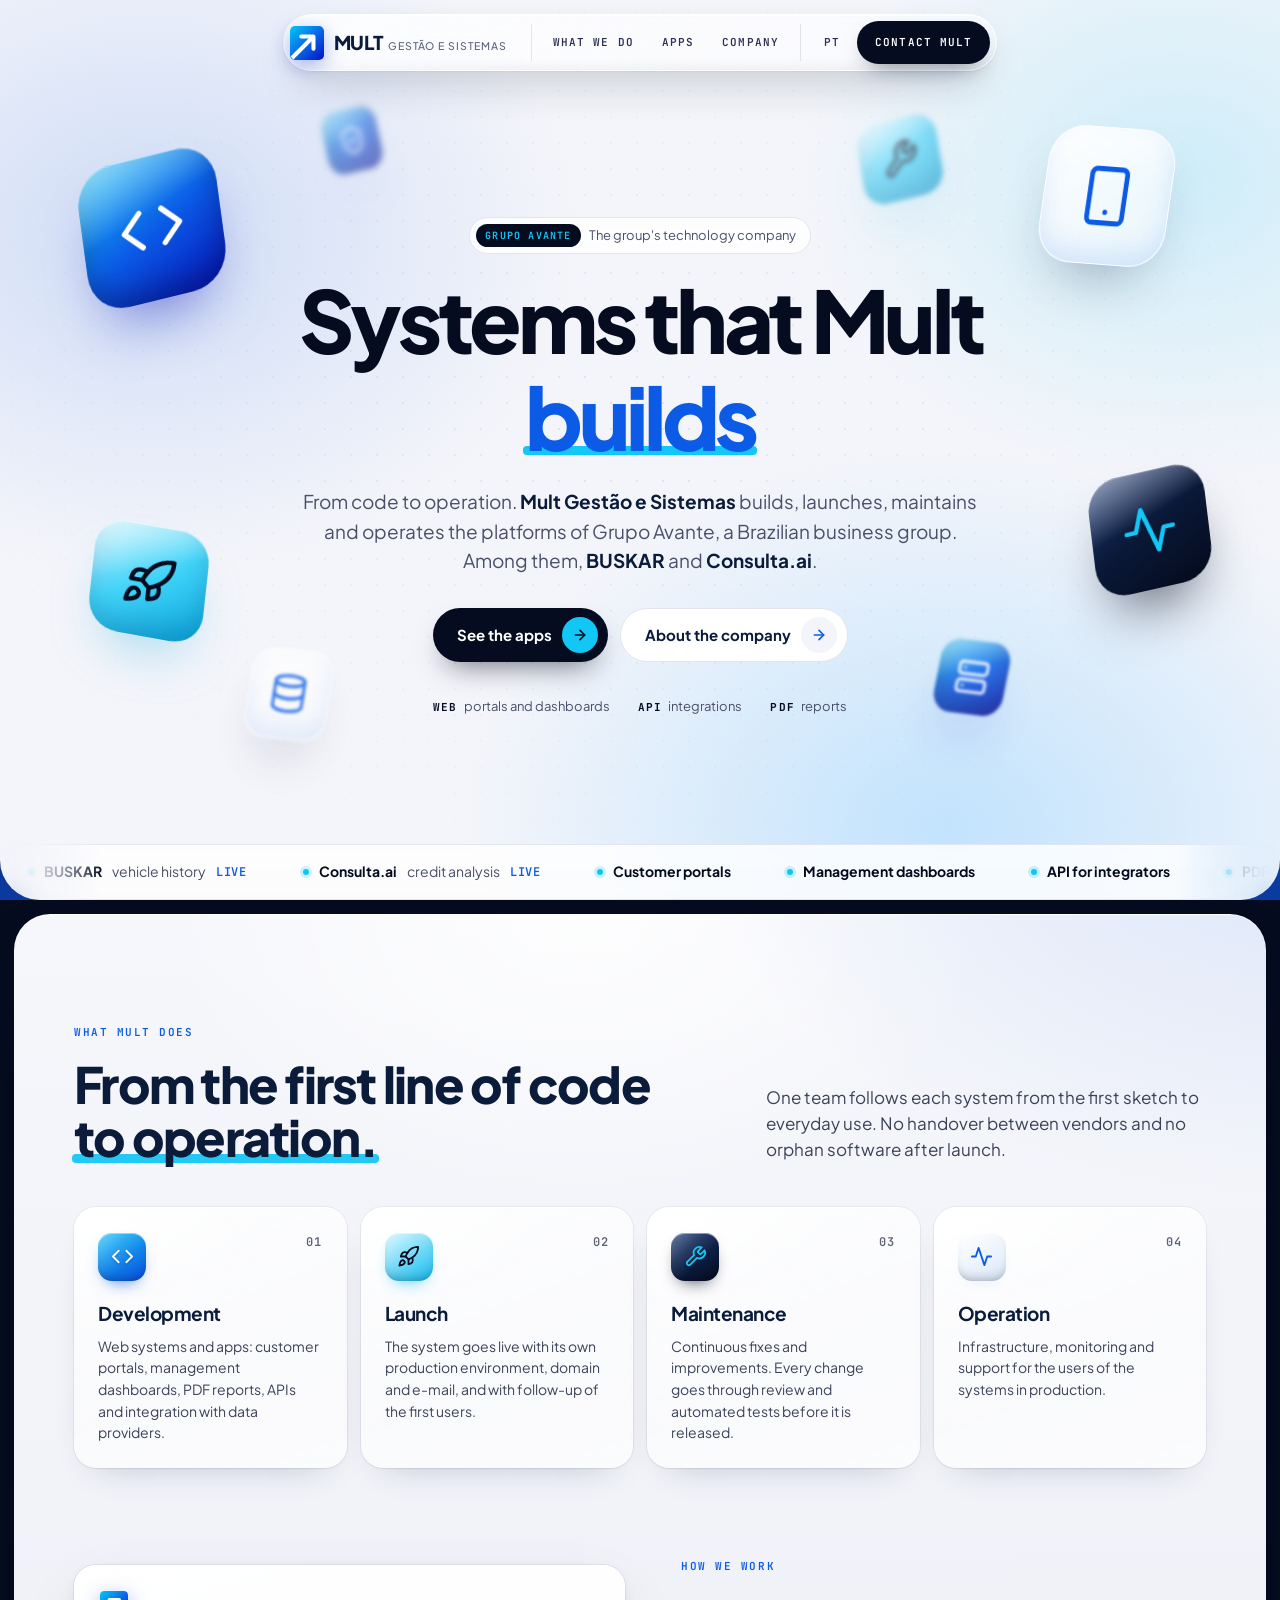
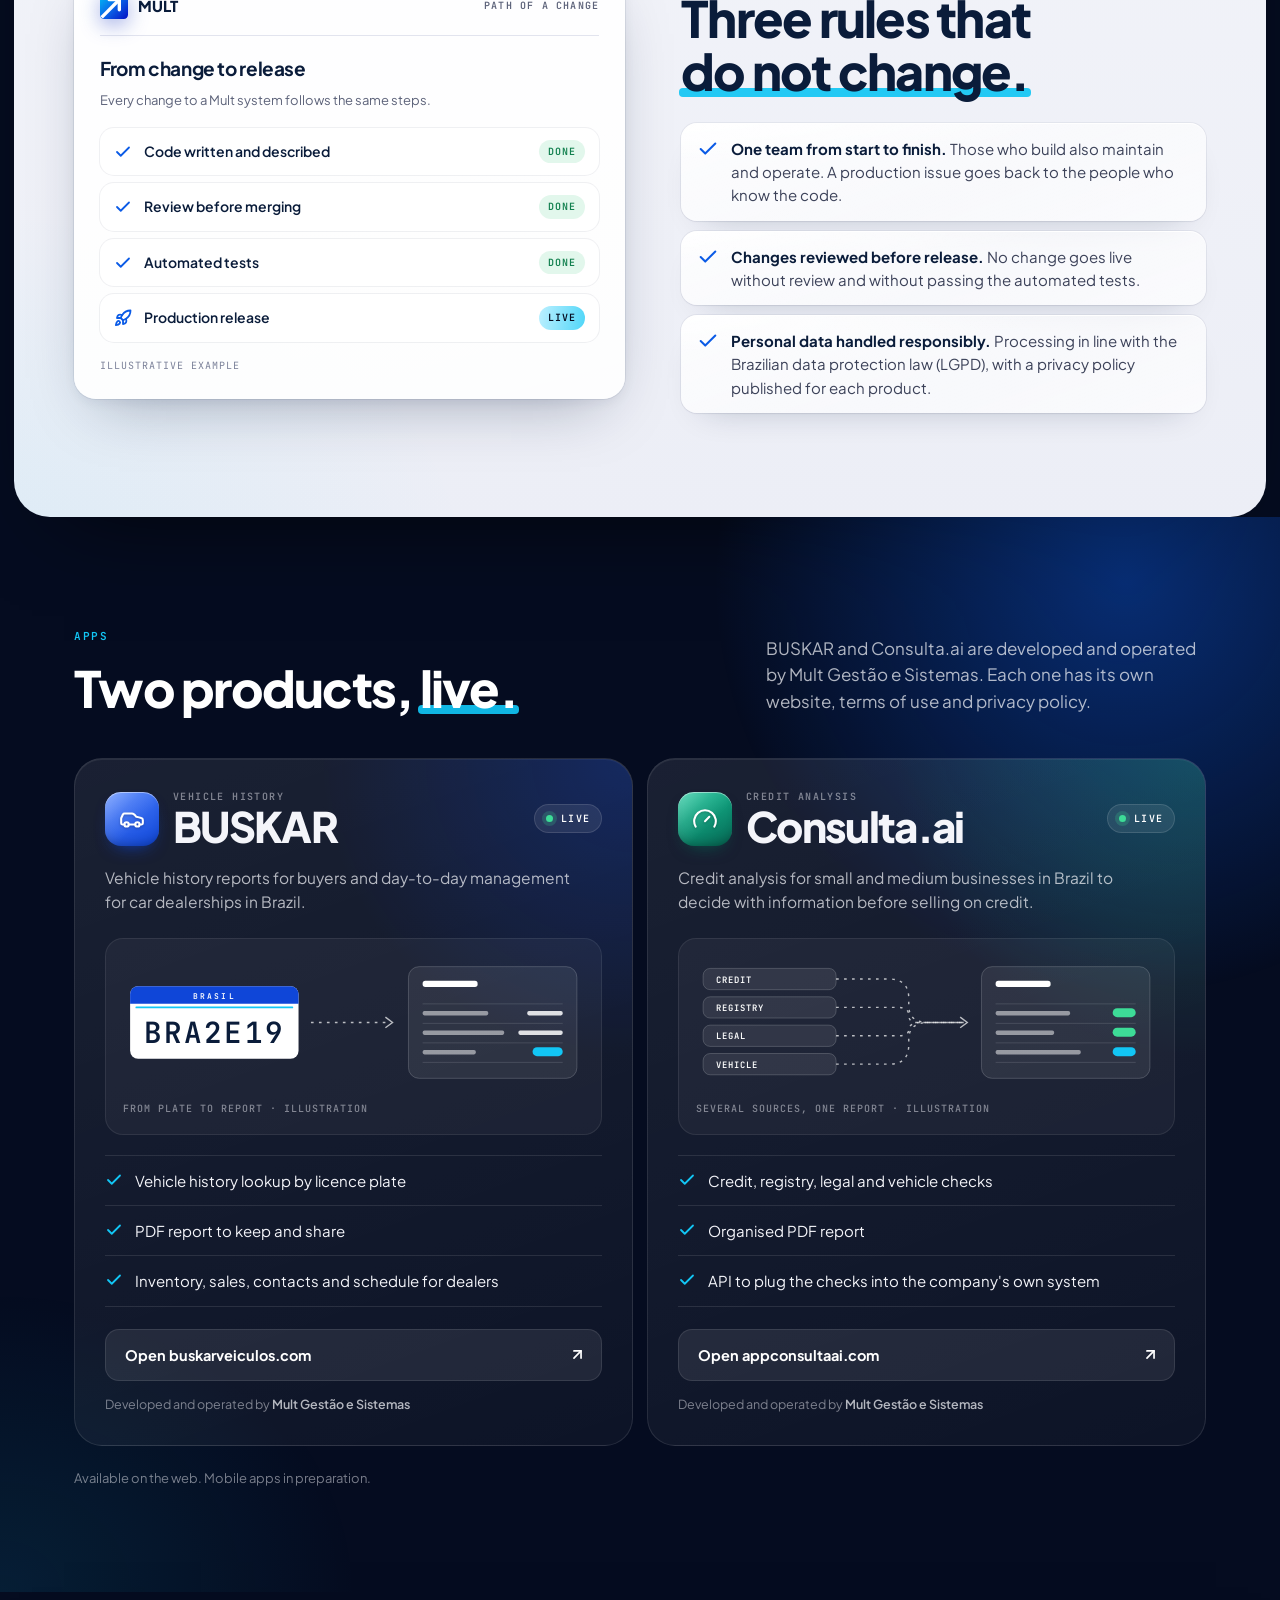
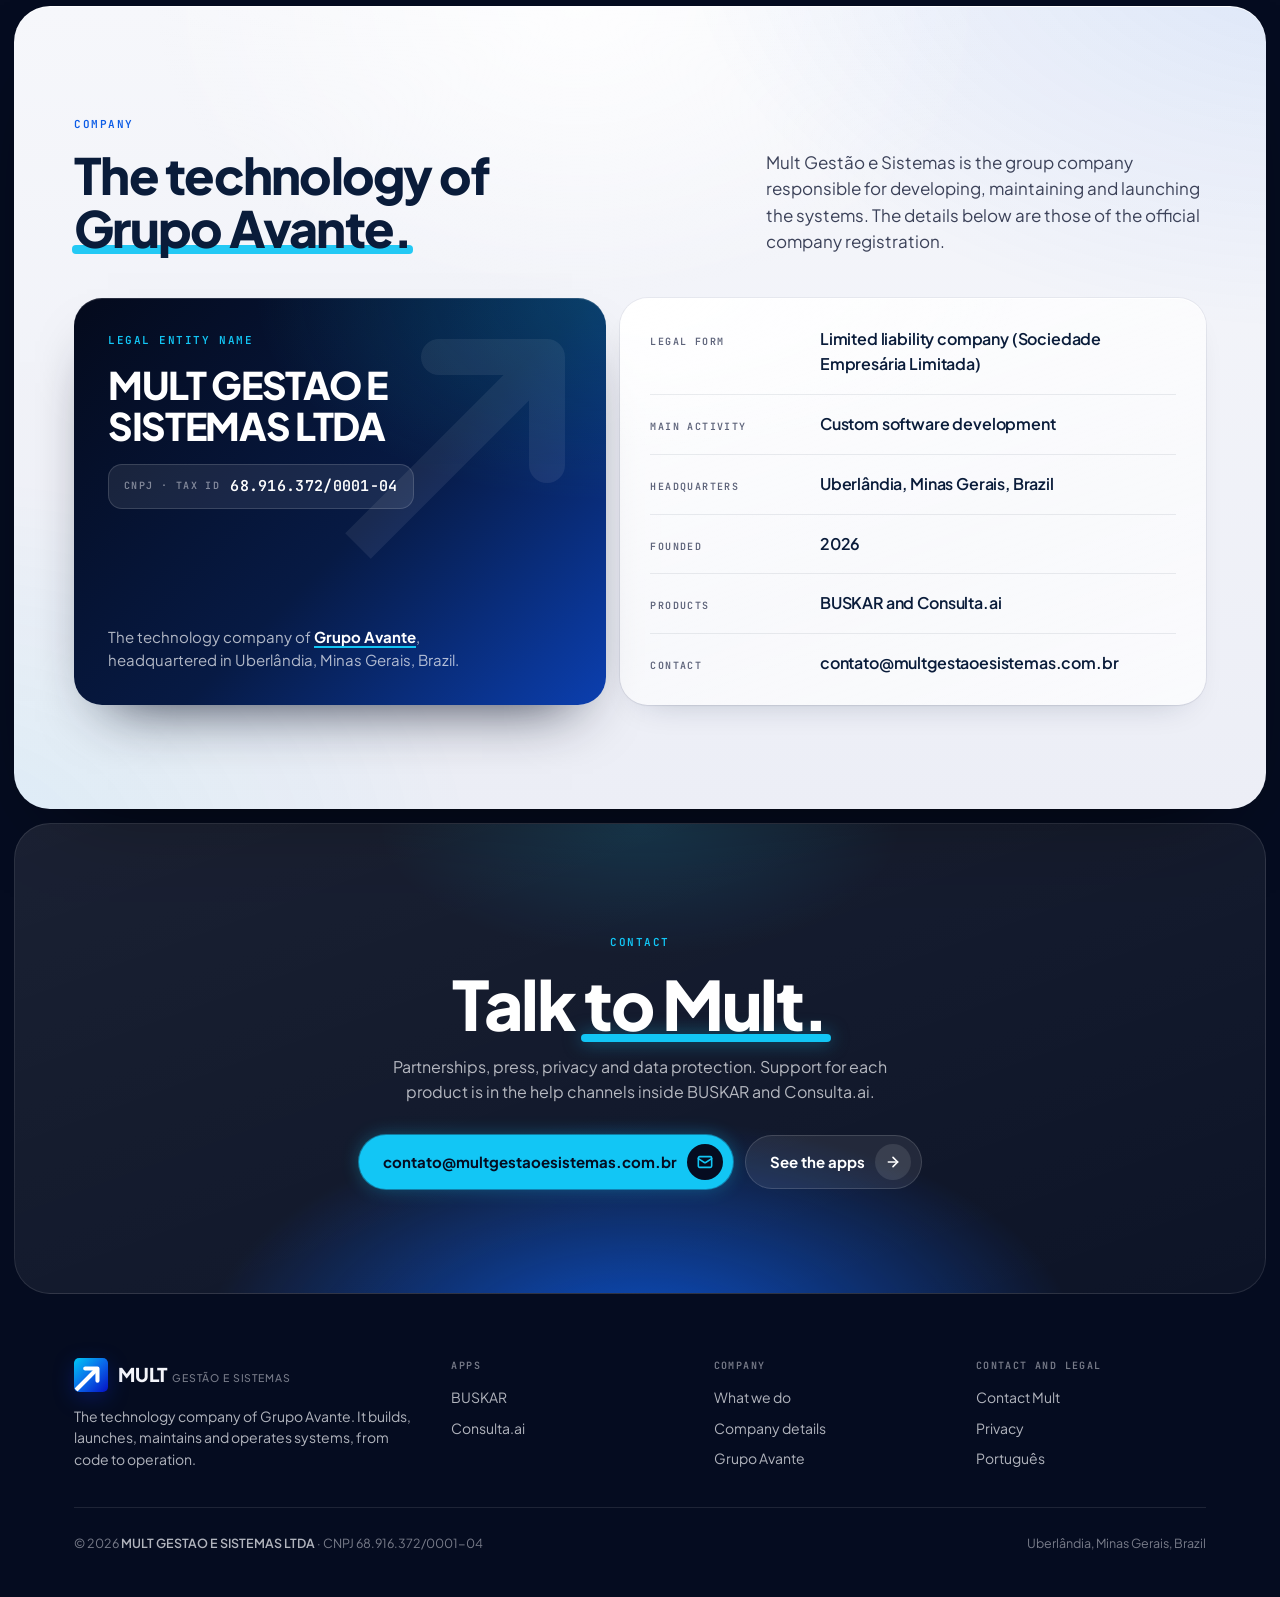
==== commit 6b8574b8: "Aplica a logo oficial: seta em quadrado azul, tinta azul-marinho e ciano no lugar do laranja Co-Auth" ====
--- a/en/index.html
+++ b/en/index.html
@@ -14,7 +14,7 @@
 <meta property="og:title" content="Mult Gestão e Sistemas — from code to operation">
 <meta property="og:description" content="The technology company of Grupo Avante. Developer and operator of BUSKAR and Consulta.ai.">
 <meta property="og:url" content="https://multgestaoesistemas.com.br/en/">
-<meta name="theme-color" content="#070a1a">
+<meta name="theme-color" content="#050c20">
 <link rel="icon" href="/assets/favicon.svg" type="image/svg+xml">
 <link rel="preconnect" href="https://fonts.googleapis.com">
 <link rel="preconnect" href="https://fonts.gstatic.com" crossorigin>
@@ -42,7 +42,9 @@
 </head>
 <body>
 <svg width="0" height="0" style="position:absolute" aria-hidden="true">
-  <symbol id="i-x" viewBox="0 0 24 24"><path d="M6 6l12 12M18 6L6 18"/></symbol>
+  <defs><linearGradient id="mult-g" x1="0" y1="0" x2="1" y2="1"><stop offset="0" stop-color="#00c8f6"/><stop offset=".52" stop-color="#0a66e8"/><stop offset="1" stop-color="#0410c4"/></linearGradient><clipPath id="mult-c"><rect width="100" height="100" rx="15"/></clipPath></defs>
+  <symbol id="i-logo" viewBox="0 0 100 100"><rect width="100" height="100" rx="15" fill="url(#mult-g)"/><g clip-path="url(#mult-c)" fill="none" stroke="#fff" stroke-width="12"><path d="M33 31H69V67" stroke-linecap="round" stroke-linejoin="round"/><path d="M66 34 6 94"/></g></symbol>
+  <symbol id="i-seta" viewBox="0 0 100 100"><g fill="none" stroke="currentColor" stroke-width="12"><path d="M33 31H69V67" stroke-linecap="round" stroke-linejoin="round"/><path d="M66 34 6 94"/></g></symbol>
   <symbol id="i-arrow" viewBox="0 0 24 24"><path d="M5 12h14"/><path d="m12 5 7 7-7 7"/></symbol>
   <symbol id="i-out" viewBox="0 0 24 24"><path d="M7 7h10v10"/><path d="M7 17 17 7"/></symbol>
   <symbol id="i-check" viewBox="0 0 24 24"><path d="M20 6 9 17l-5-5"/></symbol>
@@ -64,7 +66,7 @@
 <nav class="nav" aria-label="Main">
   <div class="wrap">
     <a class="brand" href="/en/" aria-label="Mult Gestão e Sistemas, home">
-      <span class="mk"><svg><use href="#i-x"/></svg></span>
+      <span class="mk"><svg viewBox="0 0 100 100"><use href="#i-logo"/></svg></span>
       <span>Mult <small>Gestão e Sistemas</small></span>
     </a>
     <div class="links">
@@ -160,7 +162,7 @@
     <div class="report">
       <div class="doc rv" aria-label="Illustrative example of the path of a change up to release">
         <div class="doc-top">
-          <span class="brand"><span class="mk"><svg><use href="#i-x"/></svg></span>Mult</span>
+          <span class="brand"><span class="mk"><svg viewBox="0 0 100 100"><use href="#i-logo"/></svg></span>Mult</span>
           <span>Path of a change</span>
         </div>
         <p class="doc-h">From change to release</p>
@@ -209,8 +211,8 @@
             <rect x="8" y="34" width="190" height="82" rx="9" fill="#fff"/>
             <path d="M8 43a9 9 0 0 1 9-9h172a9 9 0 0 1 9 9v11H8z" fill="#0f46d8"/>
             <text x="103" y="49" text-anchor="middle" font-family="JetBrains Mono, monospace" font-size="9" font-weight="600" fill="#fff" letter-spacing="2.4">BRASIL</text>
-            <text x="103" y="98" text-anchor="middle" font-family="JetBrains Mono, monospace" font-size="33" font-weight="600" fill="#0c1024" letter-spacing="2.5">BRA2E19</text>
-            <rect class="scan" x="14" y="57" width="178" height="2" rx="1" fill="#ff6a2b"/>
+            <text x="103" y="98" text-anchor="middle" font-family="JetBrains Mono, monospace" font-size="33" font-weight="600" fill="#0a1c3a" letter-spacing="2.5">BRA2E19</text>
+            <rect class="scan" x="14" y="57" width="178" height="2" rx="1" fill="#12c6f5"/>
             <path class="flow" d="M212 75h88" stroke="rgba(255,255,255,.7)" stroke-width="1.6" fill="none"/>
             <path d="M296 69l8 6-8 6" fill="none" stroke="rgba(255,255,255,.7)" stroke-width="1.6"/>
             <rect x="322" y="12" width="190" height="126" rx="12" fill="rgba(255,255,255,.07)" stroke="rgba(255,255,255,.2)"/>
@@ -218,7 +220,7 @@
             <g stroke="rgba(255,255,255,.14)"><path d="M338 54h158M338 76h158M338 98h158M338 120h158"/></g>
             <g fill="rgba(255,255,255,.5)"><rect x="338" y="62" width="74" height="5" rx="2"/><rect x="338" y="84" width="92" height="5" rx="2"/><rect x="338" y="106" width="60" height="5" rx="2"/></g>
             <g fill="rgba(255,255,255,.85)"><rect x="456" y="62" width="40" height="5" rx="2"/><rect x="446" y="84" width="50" height="5" rx="2"/></g>
-            <rect x="462" y="103" width="34" height="10" rx="5" fill="#ff6a2b"/>
+            <rect x="462" y="103" width="34" height="10" rx="5" fill="#12c6f5"/>
           </svg>
           <figcaption>From plate to report · illustration</figcaption>
         </figure>
@@ -258,7 +260,7 @@
             <g stroke="rgba(255,255,255,.14)"><path d="M338 54h158M338 76h158M338 98h158M338 120h158"/></g>
             <g fill="rgba(255,255,255,.5)"><rect x="338" y="62" width="84" height="5" rx="2"/><rect x="338" y="84" width="66" height="5" rx="2"/><rect x="338" y="106" width="96" height="5" rx="2"/></g>
             <g fill="#3ddc97"><rect x="470" y="59" width="26" height="10" rx="5"/><rect x="470" y="81" width="26" height="10" rx="5"/></g>
-            <rect x="470" y="103" width="26" height="10" rx="5" fill="#ff6a2b"/>
+            <rect x="470" y="103" width="26" height="10" rx="5" fill="#12c6f5"/>
           </svg>
           <figcaption>Several sources, one report · illustration</figcaption>
         </figure>
@@ -286,6 +288,7 @@
     </div>
     <div class="corp">
       <div class="cartao rv">
+        <svg class="wm" viewBox="0 0 100 100" aria-hidden="true"><use href="#i-seta"/></svg>
         <span class="eyebrow">Legal entity name</span>
         <h3>MULT GESTAO E SISTEMAS LTDA</h3>
         <span class="cnpj"><small>CNPJ · tax ID</small>68.916.372/0001-04</span>
@@ -323,7 +326,7 @@
   <div class="wrap">
     <div class="foot">
       <div>
-        <a class="brand" href="/en/"><span class="mk"><svg><use href="#i-x"/></svg></span><span>Mult <small>Gestão e Sistemas</small></span></a>
+        <a class="brand" href="/en/"><span class="mk"><svg viewBox="0 0 100 100"><use href="#i-logo"/></svg></span><span>Mult <small>Gestão e Sistemas</small></span></a>
         <p>The technology company of Grupo Avante. It builds, launches, maintains and operates systems, from code to operation.</p>
       </div>
       <div>
--- a/assets/site.css
+++ b/assets/site.css
@@ -1,21 +1,21 @@
 /* Mult Gestão e Sistemas — moldura noite, palcos claros e peças de vidro.
    Linguagem herdada do institucional do Consulta.ai ("Placa e vidro"), com a paleta própria da Mult:
-   noite índigo, índigo vivo e um acento laranja usado só em grifo, ponto e ação principal. */
+   a paleta da logo: azul-marinho na moldura, azul royal como cor principal e ciano em grifo, ponto e ação principal. */
 :root{
-  --night:#070a1a; --deep:#0e1433; --indigo:#4b3bea; --indigo-2:#7466ff; --accent:#ff6a2b;
-  --paper:#f4f5fa; --ink:#0c1024; --muted:#4a5068; --faint:#7b8199; --hair:#e2e4ee;
+  --night:#050c20; --deep:#0a1836; --blue:#0b5be6; --blue-2:#19c3f7; --accent:#12c6f5;
+  --paper:#f4f5fa; --ink:#0a1c3a; --muted:#4a5068; --faint:#7b8199; --hair:#e2e4ee;
   --sans:'Plus Jakarta Sans',-apple-system,BlinkMacSystemFont,'Segoe UI',sans-serif;
   --mono:'JetBrains Mono',ui-monospace,SFMono-Regular,Menlo,monospace;
   --ease:cubic-bezier(.16,1,.3,1);
   --r-2xl:22px;
-  --acc-glow:0 0 0 1px rgba(255,106,43,.5),0 0 18px rgba(255,106,43,.32);
-  --palco:radial-gradient(1100px 700px at 104% -10%,rgba(75,59,234,.12),transparent 58%),radial-gradient(900px 640px at -6% 106%,rgba(255,106,43,.08),transparent 60%),radial-gradient(700px 480px at 45% 0%,rgba(255,255,255,.85),transparent 60%),linear-gradient(180deg,#f6f7fb,#eceef6);
+  --acc-glow:0 0 0 1px rgba(18,198,245,.5),0 0 18px rgba(18,198,245,.32);
+  --palco:radial-gradient(1100px 700px at 104% -10%,rgba(11,91,230,.12),transparent 58%),radial-gradient(900px 640px at -6% 106%,rgba(18,198,245,.08),transparent 60%),radial-gradient(700px 480px at 45% 0%,rgba(255,255,255,.85),transparent 60%),linear-gradient(180deg,#f6f7fb,#eceef6);
   --vidro:radial-gradient(130% 70% at 0% 0%,rgba(255,255,255,.88),rgba(255,255,255,0) 52%),linear-gradient(160deg,rgba(255,255,255,.84) 0%,rgba(255,255,255,.6) 58%,rgba(255,255,255,.72) 100%);
   --vidro-denso:linear-gradient(165deg,rgba(255,255,255,.97),rgba(255,255,255,.9));
-  --sombra-vidro:inset 0 1px 0 #fff,0 0 0 1px rgba(12,16,36,.055),0 1px 2px rgba(12,16,36,.04),0 16px 36px -24px rgba(12,16,36,.3);
-  --sombra-alta:inset 0 1px 0 #fff,0 0 0 1px rgba(75,59,234,.22),0 2px 4px rgba(12,16,36,.05),0 24px 48px -26px rgba(12,16,36,.42);
-  --sombra-lg:inset 0 1px 0 #fff,0 0 0 1px rgba(12,16,36,.07),0 24px 60px -24px rgba(12,16,36,.36),0 4px 12px rgba(12,16,36,.05);
-  --carteira:radial-gradient(120% 90% at 100% 0%,rgba(255,106,43,.22),transparent 55%),linear-gradient(135deg,#050716 0%,#0b1030 55%,#1b2268 100%);
+  --sombra-vidro:inset 0 1px 0 #fff,0 0 0 1px rgba(10,28,58,.055),0 1px 2px rgba(10,28,58,.04),0 16px 36px -24px rgba(10,28,58,.3);
+  --sombra-alta:inset 0 1px 0 #fff,0 0 0 1px rgba(11,91,230,.22),0 2px 4px rgba(10,28,58,.05),0 24px 48px -26px rgba(10,28,58,.42);
+  --sombra-lg:inset 0 1px 0 #fff,0 0 0 1px rgba(10,28,58,.07),0 24px 60px -24px rgba(10,28,58,.36),0 4px 12px rgba(10,28,58,.05);
+  --carteira:radial-gradient(120% 90% at 100% 0%,rgba(18,198,245,.22),transparent 55%),linear-gradient(135deg,#040a1c 0%,#071a44 55%,#0b3fb0 100%);
   --vidro-escuro:linear-gradient(160deg,rgba(255,255,255,.085),rgba(255,255,255,.035));
   --linha-escura:rgba(255,255,255,.1);
   --f-txt:rgba(244,245,250,.72); --f-forte:#f4f5fa; --f-rotulo:rgba(244,245,250,.48);
@@ -25,7 +25,7 @@
 html{scroll-behavior:smooth;-webkit-text-size-adjust:100%;scroll-padding-top:96px}
 body{font-family:var(--sans);background:var(--night);color:var(--ink);line-height:1.55;-webkit-font-smoothing:antialiased;overflow-x:hidden}
 /* o degradê da moldura mora numa camada fixa: não repinta a tela a cada rolagem */
-body::before{content:"";position:fixed;inset:0;z-index:-1;pointer-events:none;background:linear-gradient(180deg,rgba(255,255,255,.035),transparent 140px),radial-gradient(ellipse 100vw 100vh at 0 0,#04050f 0%,#090d26 38%,#121946 78%,#1a2163 100%)}
+body::before{content:"";position:fixed;inset:0;z-index:-1;pointer-events:none;background:linear-gradient(180deg,rgba(255,255,255,.035),transparent 140px),radial-gradient(ellipse 100vw 100vh at 0 0,#030814 0%,#06122e 38%,#0a2463 78%,#0b3aa0 100%)}
 a{color:inherit;text-decoration:none}
 svg{display:block}
 ul{list-style:none}
@@ -33,7 +33,7 @@
 .wrap{max-width:1180px;margin:0 auto;padding:0 24px}
 .skip{position:absolute;left:12px;top:-70px;z-index:100;background:var(--night);color:#fff;padding:10px 16px;border-radius:999px;font-weight:600}
 .skip:focus{top:12px}
-.eyebrow{font-family:var(--mono);font-size:11px;font-weight:600;letter-spacing:.14em;text-transform:uppercase;color:var(--indigo)}
+.eyebrow{font-family:var(--mono);font-size:11px;font-weight:600;letter-spacing:.14em;text-transform:uppercase;color:var(--blue)}
 h2{font-size:clamp(30px,4.2vw,50px);line-height:1.06;letter-spacing:-.035em;font-weight:800;margin-top:14px;text-wrap:balance}
 h3,.lead,.hero-sub{text-wrap:pretty}
 .lead{color:var(--txt-2);font-size:17px;max-width:560px;margin-top:14px}
@@ -45,10 +45,10 @@
 .btn i svg{width:16px;height:16px;stroke-width:2.4}
 .btn:hover{transform:translateY(-2px)}
 .btn:hover i{transform:rotate(-45deg)}
-.btn-dark{background:var(--night);color:#fff;box-shadow:0 14px 30px -14px rgba(7,10,26,.7)}
+.btn-dark{background:var(--night);color:#fff;box-shadow:0 14px 30px -14px rgba(5,12,32,.7)}
 .btn-dark i{background:var(--accent);color:var(--night)}
 .btn-light{background:#fff;color:var(--ink);border:1px solid var(--hair)}
-.btn-light i{background:var(--paper);color:var(--indigo)}
+.btn-light i{background:var(--paper);color:var(--blue)}
 .btn-acc{background:var(--accent);color:var(--night);box-shadow:var(--acc-glow)}
 .btn-acc i{background:var(--night);color:var(--accent)}
 
@@ -57,33 +57,33 @@
 .nav .wrap{pointer-events:auto;position:relative;width:fit-content;max-width:100%;margin:0;padding:6px;display:flex;align-items:center;gap:4px;border-radius:999px;
   background:linear-gradient(135deg,rgba(255,255,255,.76),rgba(255,255,255,.52));border:1px solid rgba(255,255,255,.8);
   backdrop-filter:blur(26px) saturate(190%);-webkit-backdrop-filter:blur(26px) saturate(190%);
-  box-shadow:inset 0 1px 0 rgba(255,255,255,.95),inset 0 -10px 18px -14px rgba(12,16,36,.14),0 1px 2px rgba(12,16,36,.06),0 20px 46px -20px rgba(12,16,36,.45)}
+  box-shadow:inset 0 1px 0 rgba(255,255,255,.95),inset 0 -10px 18px -14px rgba(10,28,58,.14),0 1px 2px rgba(10,28,58,.06),0 20px 46px -20px rgba(10,28,58,.45)}
 .nav .wrap::before{content:"";position:absolute;inset:0;border-radius:inherit;pointer-events:none;background:linear-gradient(120deg,rgba(255,255,255,.5) 0%,rgba(255,255,255,.12) 34%,rgba(255,255,255,0) 60%)}
 .nav .wrap>*{position:relative}
-.brand{display:flex;align-items:center;gap:10px;font-weight:800;font-size:19px;letter-spacing:-.03em}
-.brand .mk{width:34px;height:34px;border-radius:11px;display:grid;place-items:center;background:linear-gradient(150deg,#232a66,#070a1a);box-shadow:inset 0 1px 0 rgba(255,255,255,.3),0 8px 16px -10px rgba(7,10,26,.8)}
-.brand .mk svg{width:17px;height:17px;stroke:var(--accent);stroke-width:3.2;stroke-linecap:round;fill:none}
-.brand small{font-weight:500;font-size:14px;color:var(--txt-3);letter-spacing:-.01em}
+.brand{display:flex;align-items:center;gap:10px;font-weight:800;font-size:19px;letter-spacing:-.01em;text-transform:uppercase;color:var(--ink)}
+.brand .mk{flex:none;width:34px;height:34px;border-radius:5px;filter:drop-shadow(0 6px 10px rgba(6,40,190,.35))}
+.brand .mk svg{width:100%;height:100%}
+.brand small{font-weight:500;font-size:10.5px;color:var(--txt-3);letter-spacing:.09em;margin-left:2px}
 .nav .brand{padding:0 14px 0 0;border-radius:999px}
-.links{display:flex;gap:2px;margin:0 6px;padding:0 8px;border-left:1px solid rgba(12,16,36,.1);border-right:1px solid rgba(12,16,36,.1)}
+.links{display:flex;gap:2px;margin:0 6px;padding:0 8px;border-left:1px solid rgba(10,28,58,.1);border-right:1px solid rgba(10,28,58,.1)}
 .links a,.lang{font-family:var(--mono);font-size:11px;font-weight:600;letter-spacing:.1em;text-transform:uppercase;padding:10px 13px;border-radius:999px;color:#2b3152;white-space:nowrap;transition:background .2s,color .2s}
 .links a:hover,.lang:hover{background:rgba(255,255,255,.85);color:var(--ink)}
 .nav-cta{display:flex;gap:4px;align-items:center}
-.nav-cta .falar{font-family:var(--mono);font-size:11px;font-weight:600;letter-spacing:.1em;text-transform:uppercase;padding:13px 18px;border-radius:999px;background:var(--night);color:#fff;white-space:nowrap;box-shadow:0 10px 24px -12px rgba(7,10,26,.7)}
+.nav-cta .falar{font-family:var(--mono);font-size:11px;font-weight:600;letter-spacing:.1em;text-transform:uppercase;padding:13px 18px;border-radius:999px;background:var(--night);color:#fff;white-space:nowrap;box-shadow:0 10px 24px -12px rgba(5,12,32,.7)}
 
 /* ---------- hero ---------- */
 .hero{position:relative;min-height:100vh;min-height:100svh;display:flex;flex-direction:column;overflow:hidden;padding:120px 0 0;isolation:isolate;background:var(--paper);border-radius:0 0 40px 40px}
 .hero::before{content:"";position:absolute;inset:-10%;z-index:-2;background:
-  radial-gradient(40% 45% at 18% 30%,rgba(75,59,234,.16),transparent 70%),
-  radial-gradient(35% 40% at 85% 25%,rgba(255,106,43,.17),transparent 70%),
-  radial-gradient(45% 50% at 70% 85%,rgba(196,190,255,.55),transparent 70%)}
-.hero::after{content:"";position:absolute;inset:0;z-index:-1;background-image:radial-gradient(rgba(12,16,36,.08) 1px,transparent 1px);background-size:26px 26px;-webkit-mask-image:radial-gradient(60% 55% at 50% 45%,#000,transparent);mask-image:radial-gradient(60% 55% at 50% 45%,#000,transparent)}
+  radial-gradient(40% 45% at 18% 30%,rgba(11,91,230,.16),transparent 70%),
+  radial-gradient(35% 40% at 85% 25%,rgba(18,198,245,.17),transparent 70%),
+  radial-gradient(45% 50% at 70% 85%,rgba(160,215,255,.6),transparent 70%)}
+.hero::after{content:"";position:absolute;inset:0;z-index:-1;background-image:radial-gradient(rgba(10,28,58,.08) 1px,transparent 1px);background-size:26px 26px;-webkit-mask-image:radial-gradient(60% 55% at 50% 45%,#000,transparent);mask-image:radial-gradient(60% 55% at 50% 45%,#000,transparent)}
 .hero-copy{position:relative;z-index:3;text-align:center;width:100%;max-width:920px;margin:auto;padding:24px 24px 56px}
 .pill{display:inline-flex;align-items:center;gap:8px;padding:6px 14px 6px 6px;border-radius:999px;background:rgba(255,255,255,.82);border:1px solid var(--hair);font-size:13px;color:var(--muted);backdrop-filter:blur(10px);-webkit-backdrop-filter:blur(10px)}
 .pill span{font-family:var(--mono);font-size:10px;font-weight:600;letter-spacing:.12em;text-transform:uppercase;background:var(--night);color:var(--accent);padding:4px 9px;border-radius:999px}
 h1{font-size:clamp(40px,6.8vw,86px);line-height:1.02;letter-spacing:-.05em;font-weight:800;margin-top:22px;color:var(--night)}
 .rot-wrap{display:block;position:relative;height:1.36em;margin:-.06em 0 -.12em;overflow:hidden}
-.rot{position:absolute;inset:0;display:flex;font-size:min(1em,calc((100vw - 48px) / 7.4));justify-content:center;align-items:center;white-space:nowrap;color:var(--indigo);opacity:0;transform:translateY(100%);transition:opacity .5s ease,transform .7s var(--ease)}
+.rot{position:absolute;inset:0;display:flex;font-size:min(1em,calc((100vw - 48px) / 7.4));justify-content:center;align-items:center;white-space:nowrap;color:var(--blue);opacity:0;transform:translateY(100%);transition:opacity .5s ease,transform .7s var(--ease)}
 .rot em{font-style:normal;position:relative;z-index:0}
 .rot em::after{content:"";position:absolute;left:-.02em;right:-.02em;bottom:.07em;height:.1em;opacity:1;background:var(--accent);border-radius:4px;z-index:-1;transform:scaleX(0);transform-origin:left;transition:transform .8s var(--ease) .25s}
 .rot.on{opacity:1;transform:translateY(0)}
@@ -104,13 +104,13 @@
   animation:tumble 22s ease-in-out infinite;animation-delay:var(--dl,0s)}
 .tile .obj::before{content:"";position:absolute;inset:0;border-radius:inherit;background:linear-gradient(160deg,rgba(255,255,255,.55) 0%,rgba(255,255,255,0) 42%);pointer-events:none}
 .tile .obj svg{width:48%;height:48%;position:relative;fill:none;stroke-width:1.9;stroke-linecap:round;stroke-linejoin:round}
-.g-ind{background:linear-gradient(150deg,#8a7dff 0%,#4b3bea 52%,#191366 100%);box-shadow:inset 0 1px 1px rgba(255,255,255,.5),inset 0 -14px 28px rgba(0,0,0,.25),0 34px 60px -24px rgba(25,19,102,.6)}
+.g-ind{background:linear-gradient(150deg,#19c3f7 0%,#0b5be6 52%,#0612b8 100%);box-shadow:inset 0 1px 1px rgba(255,255,255,.5),inset 0 -14px 28px rgba(0,0,0,.25),0 34px 60px -24px rgba(6,18,184,.5)}
 .g-ind svg{stroke:#fff}
-.g-clear{background:linear-gradient(150deg,rgba(255,255,255,.92),rgba(255,255,255,.45));border:1px solid rgba(255,255,255,.95);backdrop-filter:blur(14px);-webkit-backdrop-filter:blur(14px);box-shadow:inset 0 -12px 26px rgba(75,59,234,.12),0 30px 60px -26px rgba(12,16,36,.38)}
-.g-clear svg{stroke:var(--indigo)}
-.g-acc{background:linear-gradient(150deg,#ffc09a 0%,#ff6a2b 50%,#d9480f 100%);box-shadow:inset 0 1px 1px rgba(255,255,255,.7),inset 0 -14px 26px rgba(120,40,0,.2),0 30px 60px -24px rgba(217,72,15,.5)}
+.g-clear{background:linear-gradient(150deg,rgba(255,255,255,.92),rgba(255,255,255,.45));border:1px solid rgba(255,255,255,.95);backdrop-filter:blur(14px);-webkit-backdrop-filter:blur(14px);box-shadow:inset 0 -12px 26px rgba(11,91,230,.12),0 30px 60px -26px rgba(10,28,58,.38)}
+.g-clear svg{stroke:var(--blue)}
+.g-acc{background:linear-gradient(150deg,#c9f4ff 0%,#3fd3f8 50%,#0aa5dc 100%);box-shadow:inset 0 1px 1px rgba(255,255,255,.7),inset 0 -14px 26px rgba(0,60,110,.2),0 30px 60px -24px rgba(10,165,220,.45)}
 .g-acc svg{stroke:var(--night)}
-.g-deep{background:linear-gradient(150deg,#2a3170 0%,#0e1433 50%,#05071a 100%);box-shadow:inset 0 1px 1px rgba(255,255,255,.3),0 34px 60px -24px rgba(5,7,26,.7)}
+.g-deep{background:linear-gradient(150deg,#16346e 0%,#0a1836 50%,#040a1c 100%);box-shadow:inset 0 1px 1px rgba(255,255,255,.3),0 34px 60px -24px rgba(4,10,28,.7)}
 .g-deep svg{stroke:var(--accent)}
 @keyframes drift{0%,100%{translate:0 0}50%{translate:0 -18px}}
 @keyframes tumble{0%,100%{rotate:0deg}33%{rotate:3deg}66%{rotate:-2.5deg}}
@@ -121,8 +121,8 @@
 .ticker:hover .ticker-track{animation-play-state:paused}
 .ticker-item{display:flex;align-items:center;gap:10px;padding:16px 28px;white-space:nowrap;font-size:14px;color:var(--muted)}
 .ticker-item b{color:var(--night);font-weight:700}
-.ticker-item strong{font-family:var(--mono);font-weight:600;font-size:12px;letter-spacing:.06em;text-transform:uppercase;color:var(--indigo)}
-.ticker-item::before{content:"";width:6px;height:6px;border-radius:50%;background:var(--accent);box-shadow:0 0 0 3px rgba(255,106,43,.22)}
+.ticker-item strong{font-family:var(--mono);font-weight:600;font-size:12px;letter-spacing:.06em;text-transform:uppercase;color:var(--blue)}
+.ticker-item::before{content:"";width:6px;height:6px;border-radius:50%;background:var(--accent);box-shadow:0 0 0 3px rgba(18,198,245,.22)}
 @keyframes tick{to{transform:translateX(-50%)}}
 
 /* ---------- seções ---------- */
@@ -135,18 +135,18 @@
 .grifo::after{content:"";position:absolute;left:-.04em;right:-.04em;bottom:.1em;height:.18em;background:var(--accent);border-radius:4px;z-index:-1;opacity:.92}
 
 /* peça de ícone: vidro colorido com reflexo */
-.ic{--a:#8a7dff;--b:#3a2bd6;position:relative;overflow:hidden;flex:none;width:48px;height:48px;border-radius:14px;display:grid;place-items:center;color:#fff;background:linear-gradient(150deg,var(--a),var(--b));box-shadow:inset 0 1px 0 rgba(255,255,255,.45),inset 0 -8px 14px -10px rgba(0,0,0,.45),0 8px 18px -10px var(--b);transition:transform .4s var(--ease)}
+.ic{--a:#19c3f7;--b:#0b4fe0;position:relative;overflow:hidden;flex:none;width:48px;height:48px;border-radius:14px;display:grid;place-items:center;color:#fff;background:linear-gradient(150deg,var(--a),var(--b));box-shadow:inset 0 1px 0 rgba(255,255,255,.45),inset 0 -8px 14px -10px rgba(0,0,0,.45),0 8px 18px -10px var(--b);transition:transform .4s var(--ease)}
 .ic::before{content:"";position:absolute;inset:0;pointer-events:none;background:linear-gradient(135deg,rgba(255,255,255,.36) 0%,rgba(255,255,255,.1) 34%,rgba(255,255,255,0) 60%)}
 .ic svg{position:relative;width:23px;height:23px;filter:drop-shadow(0 1px 1px rgba(0,0,0,.22))}
-.ic.acc{--a:#ffc09a;--b:#f2571a;color:var(--night)}
+.ic.acc{--a:#c9f4ff;--b:#19bdf0;color:var(--night)}
 .ic.acc svg,.ic.clear svg{filter:none}
-.ic.deep{--a:#2a3170;--b:#070a1a;color:var(--accent)}
-.ic.clear{--a:#fff;--b:#dfe2f3;color:var(--indigo)}
+.ic.deep{--a:#16346e;--b:#050c20;color:var(--accent)}
+.ic.clear{--a:#fff;--b:#dbe9fb;color:var(--blue)}
 
 /* o que fazemos: quatro peças de vidro */
 .svc{display:grid;grid-template-columns:repeat(4,1fr);gap:14px}
 .svc li{position:relative;overflow:hidden;background:var(--vidro);border-radius:var(--r-2xl);box-shadow:var(--sombra-vidro);padding:26px 24px 24px;display:flex;flex-direction:column;gap:11px;min-height:250px;transition:transform .35s var(--ease),box-shadow .3s}
-.svc li::after,.ficha::after{content:"";position:absolute;top:-40%;right:-20%;width:70%;height:90%;border-radius:50%;background:radial-gradient(closest-side,rgba(75,59,234,.16),transparent);opacity:0;transition:opacity .4s;pointer-events:none}
+.svc li::after,.ficha::after{content:"";position:absolute;top:-40%;right:-20%;width:70%;height:90%;border-radius:50%;background:radial-gradient(closest-side,rgba(11,91,230,.16),transparent);opacity:0;transition:opacity .4s;pointer-events:none}
 .svc li:hover{transform:translateY(-4px);box-shadow:var(--sombra-alta)}
 .svc li:hover::after,.ficha:hover::after{opacity:1}
 .svc li:hover .ic{transform:rotate(-6deg) scale(1.06)}
@@ -160,30 +160,29 @@
 .doc:hover{transform:rotate(0)}
 .doc-top{display:flex;justify-content:space-between;align-items:center;gap:12px;padding-bottom:16px;border-bottom:1px solid var(--hair)}
 .doc-top .brand{font-size:15px}
-.doc-top .brand .mk{width:28px;height:28px;border-radius:9px}
-.doc-top .brand .mk svg{width:14px;height:14px}
+.doc-top .brand .mk{width:28px;height:28px}
 .doc-top>span:last-child{font-family:var(--mono);font-size:10px;font-weight:600;letter-spacing:.12em;text-transform:uppercase;color:var(--txt-3)}
 .doc-h{margin:18px 0 6px;font-size:19px;font-weight:700;letter-spacing:-.02em}
 .doc-s{font-size:13px;color:var(--txt-3)}
 .doc-rows{margin-top:18px;display:grid;gap:8px}
-.doc-rows li{display:flex;align-items:center;gap:12px;padding:12px 14px;border-radius:14px;background:#fff;box-shadow:0 0 0 1px rgba(12,16,36,.06);font-size:14px;font-weight:600}
-.doc-rows li svg{width:18px;height:18px;flex:none;stroke:var(--indigo);stroke-width:2.4}
+.doc-rows li{display:flex;align-items:center;gap:12px;padding:12px 14px;border-radius:14px;background:#fff;box-shadow:0 0 0 1px rgba(10,28,58,.06);font-size:14px;font-weight:600}
+.doc-rows li svg{width:18px;height:18px;flex:none;stroke:var(--blue);stroke-width:2.4}
 .doc-rows li span{margin-left:auto;font-family:var(--mono);font-size:10px;font-weight:600;letter-spacing:.1em;text-transform:uppercase;color:#12804f;background:#e2f7ec;padding:4px 9px;border-radius:999px}
-.doc-rows li.on span{color:var(--night);background:linear-gradient(100deg,#ffc09a,#ff8a4f)}
+.doc-rows li.on span{color:var(--night);background:linear-gradient(100deg,#bdf0ff,#4fd6f8)}
 .doc-foot{margin-top:16px;font-family:var(--mono);font-size:10px;letter-spacing:.1em;text-transform:uppercase;color:var(--faint)}
 .checks{display:grid;gap:10px;margin-top:26px}
 .checks li{display:flex;gap:12px;font-size:15px;color:var(--txt-2);padding:14px 16px;border-radius:16px;background:var(--vidro);box-shadow:var(--sombra-vidro)}
 .checks li b{color:var(--ink);font-weight:700}
-.checks svg{width:22px;height:22px;flex:none;margin-top:1px;stroke:var(--indigo);stroke-width:2.2}
+.checks svg{width:22px;height:22px;flex:none;margin-top:1px;stroke:var(--blue);stroke-width:2.2}
 
 /* aplicativos: direto na moldura, em vidro escuro */
 #aplicativos,#apps{color:#fff;position:relative}
-#aplicativos::before,#apps::before{content:"";position:absolute;inset:0;background:radial-gradient(46% 55% at 88% 6%,rgba(75,59,234,.42),transparent 70%),radial-gradient(40% 40% at 0% 100%,rgba(255,106,43,.1),transparent 70%);pointer-events:none}
+#aplicativos::before,#apps::before{content:"";position:absolute;inset:0;background:radial-gradient(46% 55% at 88% 6%,rgba(11,91,230,.42),transparent 70%),radial-gradient(40% 40% at 0% 100%,rgba(18,198,245,.1),transparent 70%);pointer-events:none}
 .dark .wrap{position:relative}
 .dark .eyebrow{color:var(--accent)}
 .dark .lead{color:var(--f-txt)}
 .apps{display:grid;grid-template-columns:1fr 1fr;gap:14px}
-.app{--tint:75,59,234;position:relative;overflow:hidden;border-radius:28px;padding:30px;background:var(--vidro-escuro);border:1px solid var(--linha-escura);box-shadow:inset 0 1px 0 rgba(255,255,255,.07);display:flex;flex-direction:column;transition:transform .35s var(--ease),border-color .3s}
+.app{--tint:11,91,230;position:relative;overflow:hidden;border-radius:28px;padding:30px;background:var(--vidro-escuro);border:1px solid var(--linha-escura);box-shadow:inset 0 1px 0 rgba(255,255,255,.07);display:flex;flex-direction:column;transition:transform .35s var(--ease),border-color .3s}
 .app::before{content:"";position:absolute;inset:0;pointer-events:none;background:radial-gradient(90% 70% at 100% 0%,rgba(var(--tint),.38),transparent 62%);opacity:.75;transition:opacity .4s}
 .app>*{position:relative}
 .app:hover{transform:translateY(-4px);border-color:rgba(255,255,255,.24)}
@@ -218,10 +217,8 @@
 
 /* empresa: cartão escuro com a razão social + ficha em vidro */
 .corp{display:grid;grid-template-columns:1fr 1.1fr;gap:14px}
-.cartao{position:relative;overflow:hidden;border-radius:28px;padding:34px;color:#fff;background:var(--carteira);box-shadow:inset 0 1px 0 rgba(255,255,255,.14),0 30px 60px -34px rgba(7,10,26,.9);display:flex;flex-direction:column;min-height:380px}
-.cartao::after{content:"";position:absolute;right:-70px;bottom:-70px;width:300px;height:300px;background:
-  linear-gradient(45deg,transparent 46%,rgba(255,255,255,.07) 46%,rgba(255,255,255,.07) 54%,transparent 54%),
-  linear-gradient(-45deg,transparent 46%,rgba(255,255,255,.07) 46%,rgba(255,255,255,.07) 54%,transparent 54%);pointer-events:none}
+.cartao{position:relative;overflow:hidden;border-radius:28px;padding:34px;color:#fff;background:var(--carteira);box-shadow:inset 0 1px 0 rgba(255,255,255,.14),0 30px 60px -34px rgba(5,12,32,.9);display:flex;flex-direction:column;min-height:380px}
+.cartao .wm{position:absolute;right:-34px;top:-34px;width:300px;height:300px;color:#fff;opacity:.07;pointer-events:none}
 .cartao>*{position:relative}
 .cartao .eyebrow{color:var(--accent)}
 .cartao h3{font-size:clamp(26px,3vw,38px);line-height:1.08;letter-spacing:-.035em;font-weight:800;margin-top:14px}
@@ -230,7 +227,7 @@
 .cartao p{margin-top:auto;padding-top:28px;font-size:15px;color:var(--f-txt);max-width:26em}
 .cartao p a{color:#fff;font-weight:700;border-bottom:2px solid var(--accent)}
 .ficha{position:relative;overflow:hidden;border-radius:28px;background:var(--vidro);box-shadow:var(--sombra-vidro);padding:12px 30px}
-.ficha div{display:grid;grid-template-columns:minmax(140px,.42fr) 1fr;gap:6px 20px;align-items:baseline;padding:17px 0;border-bottom:1px solid rgba(12,16,36,.08)}
+.ficha div{display:grid;grid-template-columns:minmax(140px,.42fr) 1fr;gap:6px 20px;align-items:baseline;padding:17px 0;border-bottom:1px solid rgba(10,28,58,.08)}
 .ficha div:last-child{border-bottom:0}
 .ficha dt{font-family:var(--mono);font-size:10px;font-weight:600;letter-spacing:.14em;text-transform:uppercase;color:var(--txt-3)}
 .ficha dd{font-size:16px;font-weight:600;letter-spacing:-.01em;color:var(--ink)}
@@ -239,10 +236,10 @@
 .final{padding:14px 0 0}
 .final .wrap{max-width:none;padding:0 14px}
 .final-in{background:var(--vidro-escuro);border:1px solid var(--linha-escura);color:#fff;border-radius:36px;padding:104px 24px;text-align:center;position:relative;overflow:hidden}
-.final-in::before{content:"";position:absolute;inset:0;background:radial-gradient(50% 70% at 50% 112%,rgba(75,59,234,.85),transparent 70%),radial-gradient(30% 40% at 50% 0%,rgba(255,106,43,.14),transparent 70%)}
+.final-in::before{content:"";position:absolute;inset:0;background:radial-gradient(50% 70% at 50% 112%,rgba(11,91,230,.85),transparent 70%),radial-gradient(30% 40% at 50% 0%,rgba(18,198,245,.14),transparent 70%)}
 .final-in>*{position:relative}
 .final-in h2{max-width:760px;margin:14px auto 0;font-size:clamp(34px,5.4vw,68px)}
-.final-in .grifo::after{bottom:.06em;height:.12em;opacity:1;box-shadow:0 0 18px rgba(255,106,43,.5)}
+.final-in .grifo::after{bottom:.06em;height:.12em;opacity:1;box-shadow:0 0 18px rgba(18,198,245,.5)}
 .final-in .eyebrow{color:var(--accent)}
 .final-in p{color:var(--f-txt);max-width:540px;margin:16px auto 0}
 .final-in .hero-ctas{margin-top:30px}
@@ -273,9 +270,9 @@
 .page h2{font-size:clamp(20px,2.2vw,25px);letter-spacing:-.025em;font-weight:700;margin-top:38px}
 .page p,.page li{color:var(--txt-2);margin-top:12px;font-size:16px}
 .page ul li{position:relative;padding:14px 16px 14px 44px;border-radius:16px;background:var(--vidro);box-shadow:var(--sombra-vidro);margin-top:10px}
-.page ul li::before{content:"";position:absolute;left:18px;top:1.45em;width:8px;height:8px;border-radius:50%;background:var(--accent);box-shadow:0 0 0 4px rgba(255,106,43,.18)}
+.page ul li::before{content:"";position:absolute;left:18px;top:1.45em;width:8px;height:8px;border-radius:50%;background:var(--accent);box-shadow:0 0 0 4px rgba(18,198,245,.18)}
 .page b,.page strong{color:var(--ink)}
-.page p a:not(.btn),.page li a{color:var(--indigo);font-weight:600;border-bottom:1px solid rgba(75,59,234,.35)}
+.page p a:not(.btn),.page li a{color:var(--blue);font-weight:600;border-bottom:1px solid rgba(11,91,230,.35)}
 
 /* entrada das seções: só com script ativo, e com saída garantida */
 .js .rv{opacity:0;transform:translateY(22px);transition:opacity .7s ease,transform .8s var(--ease)}
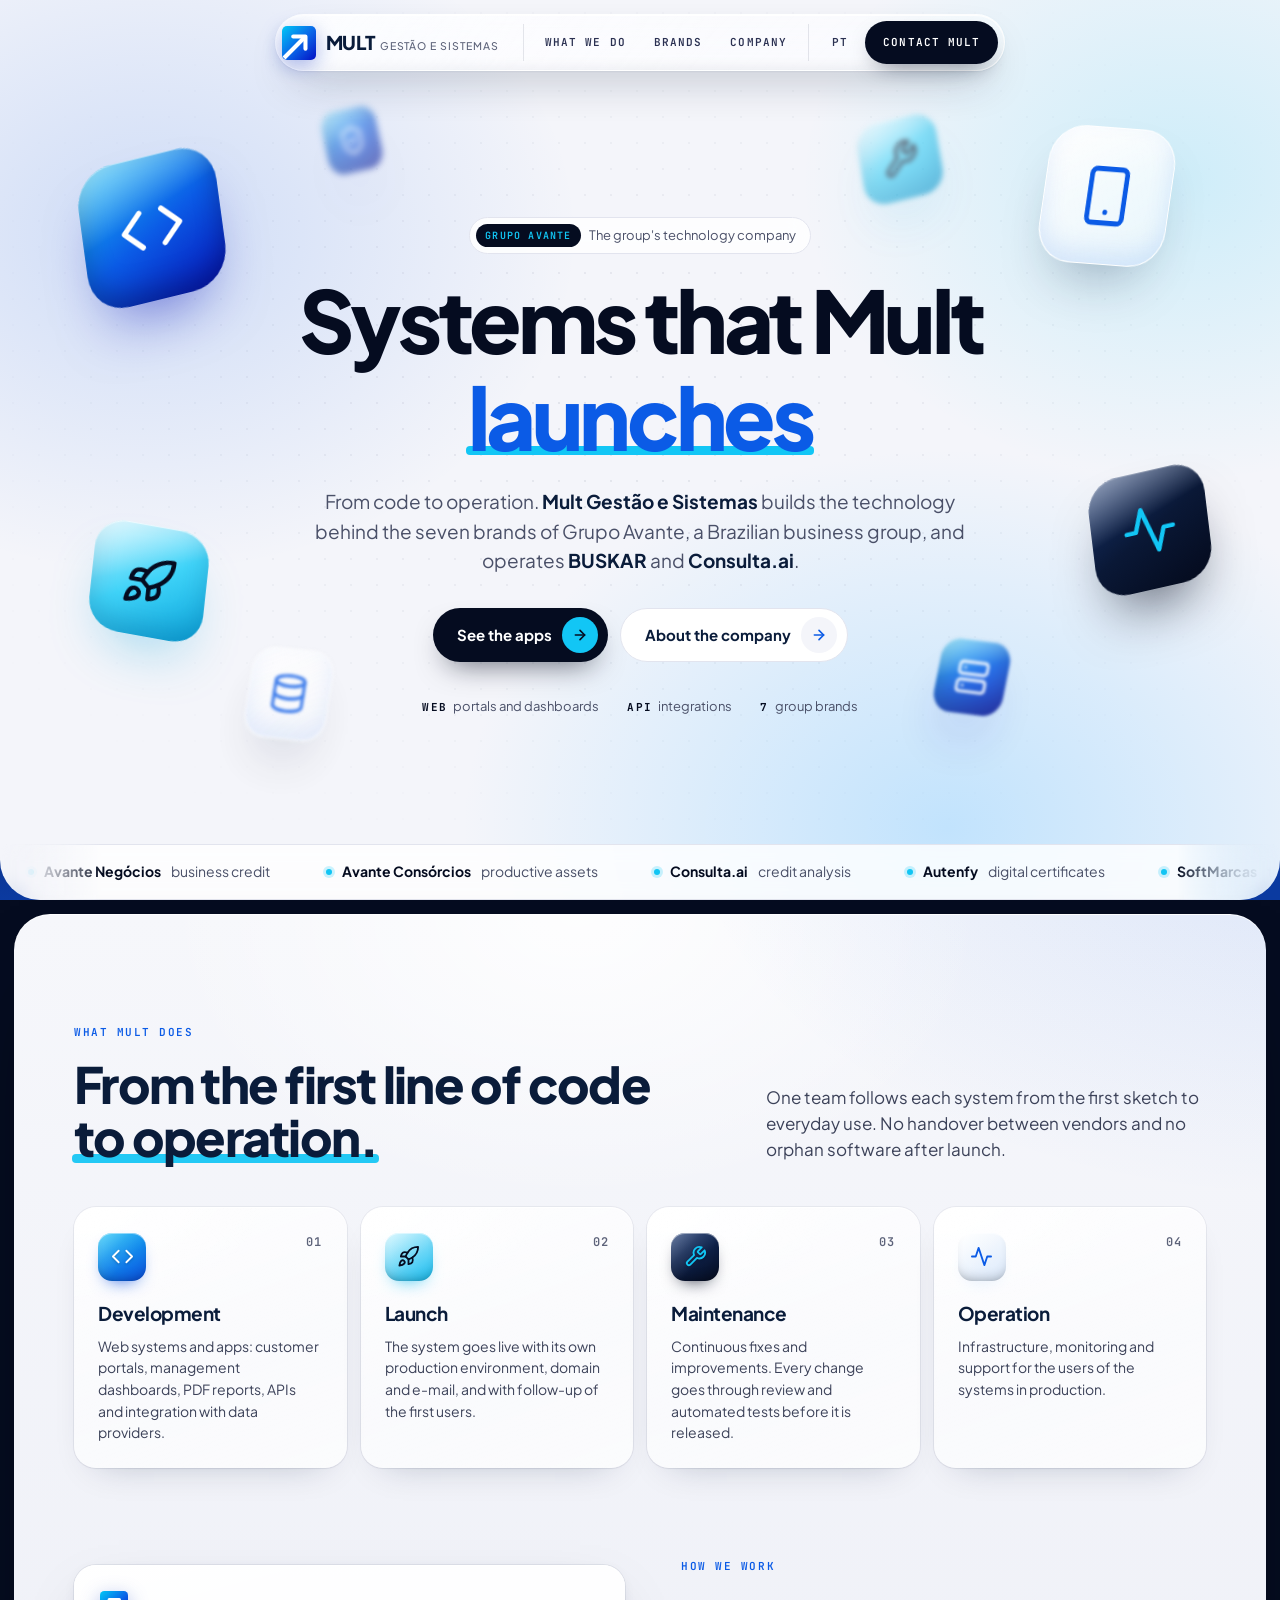
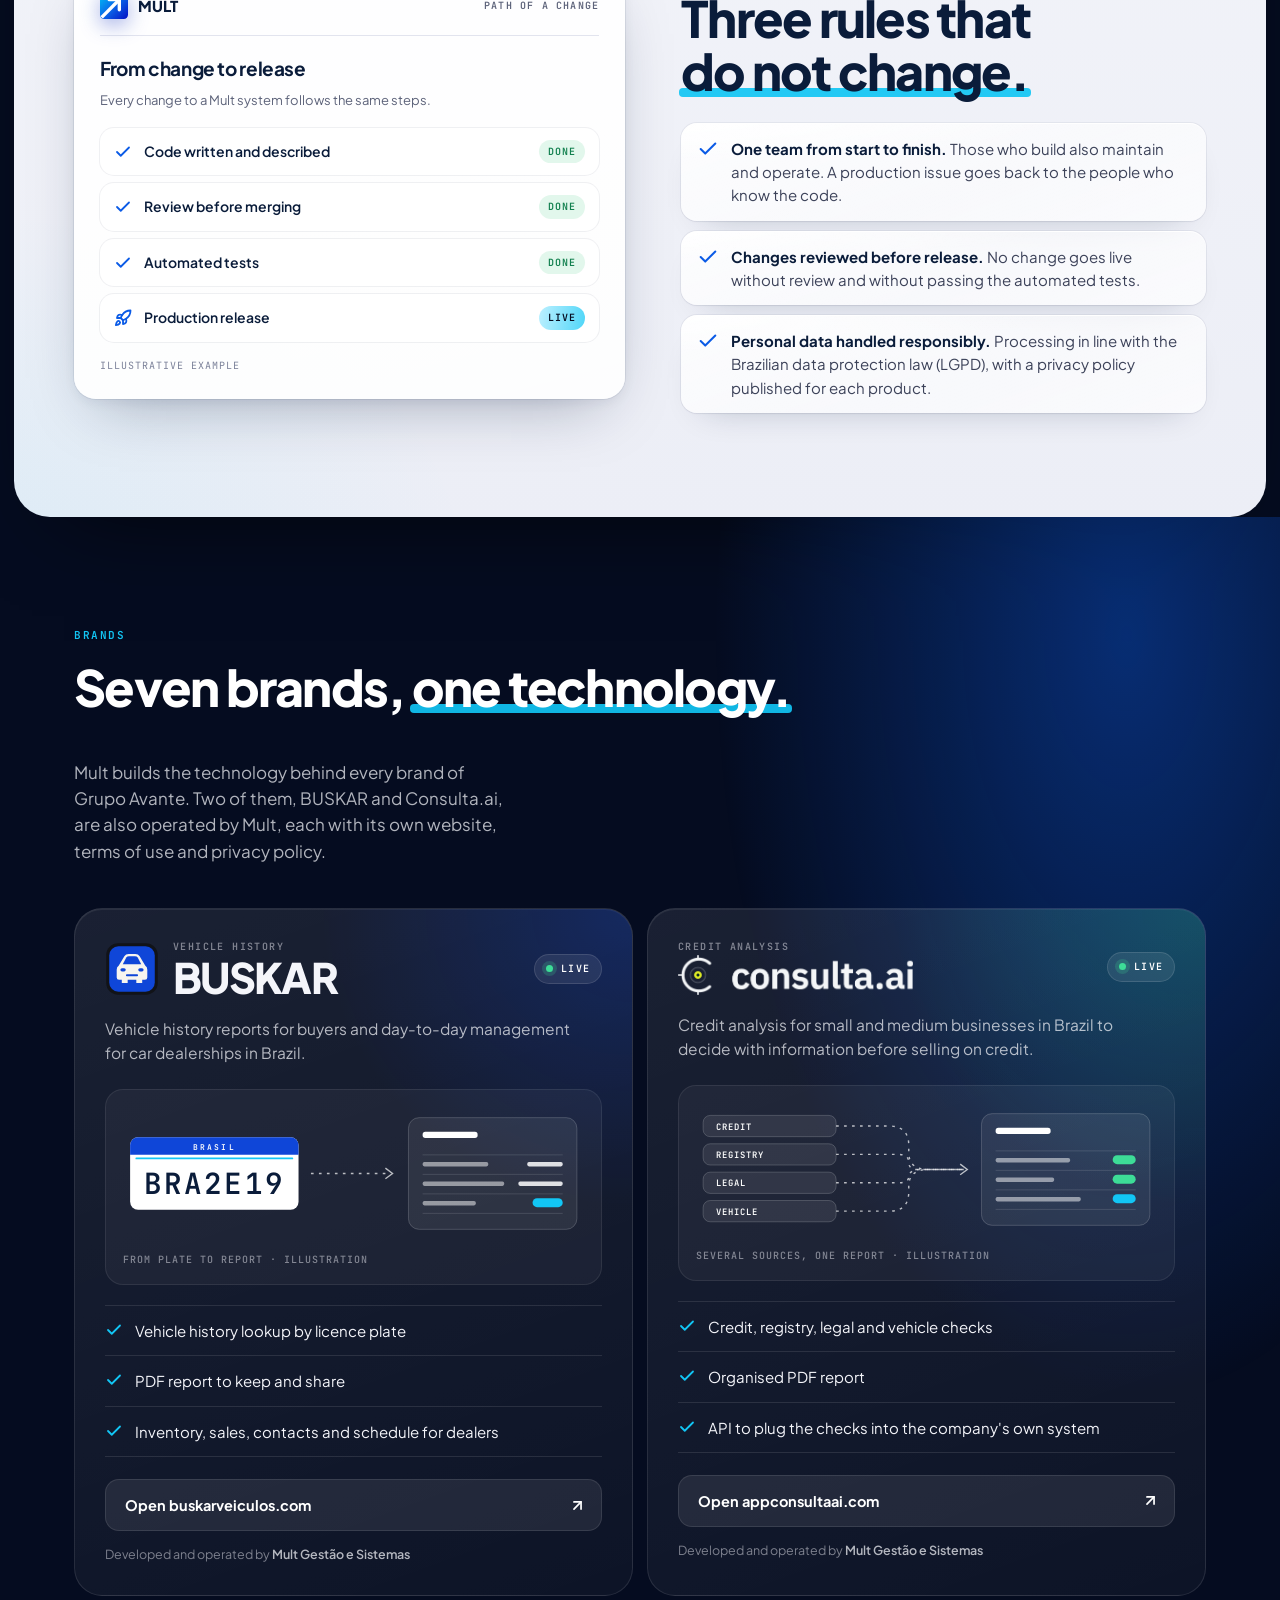
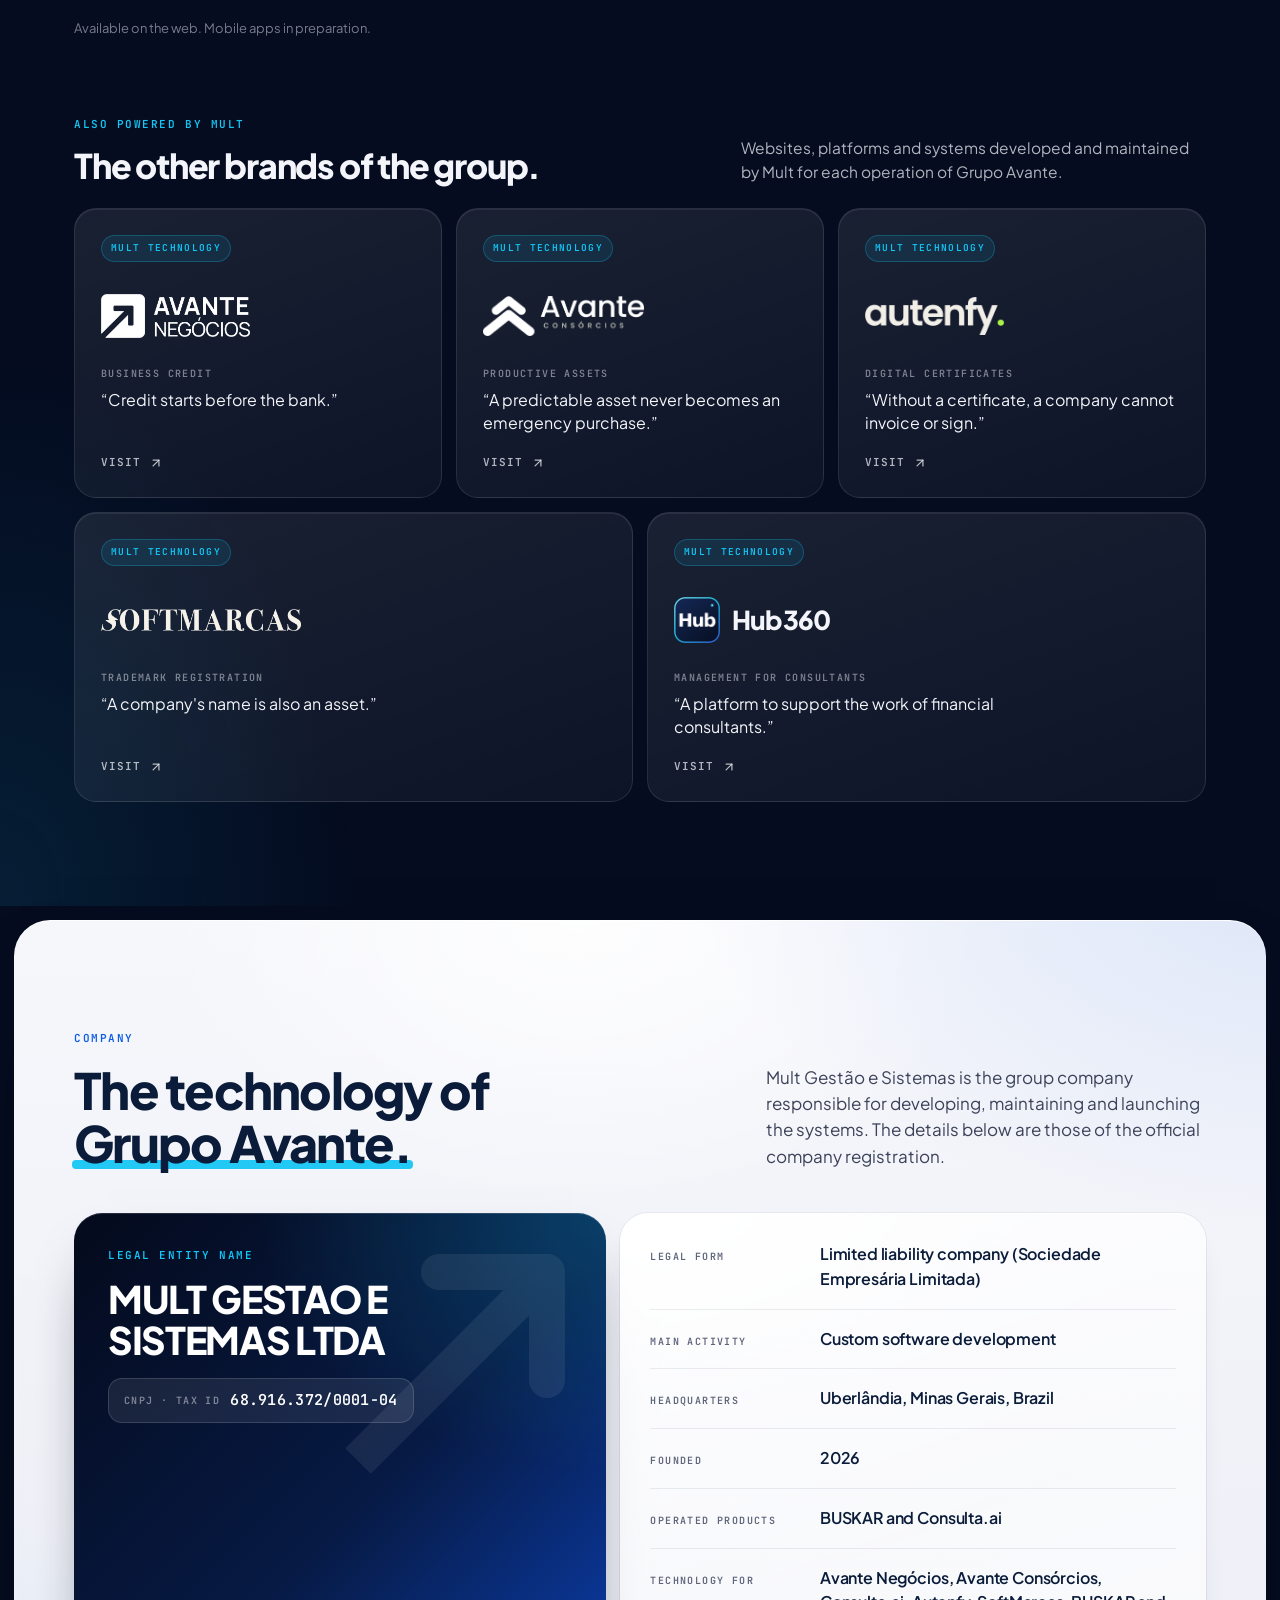
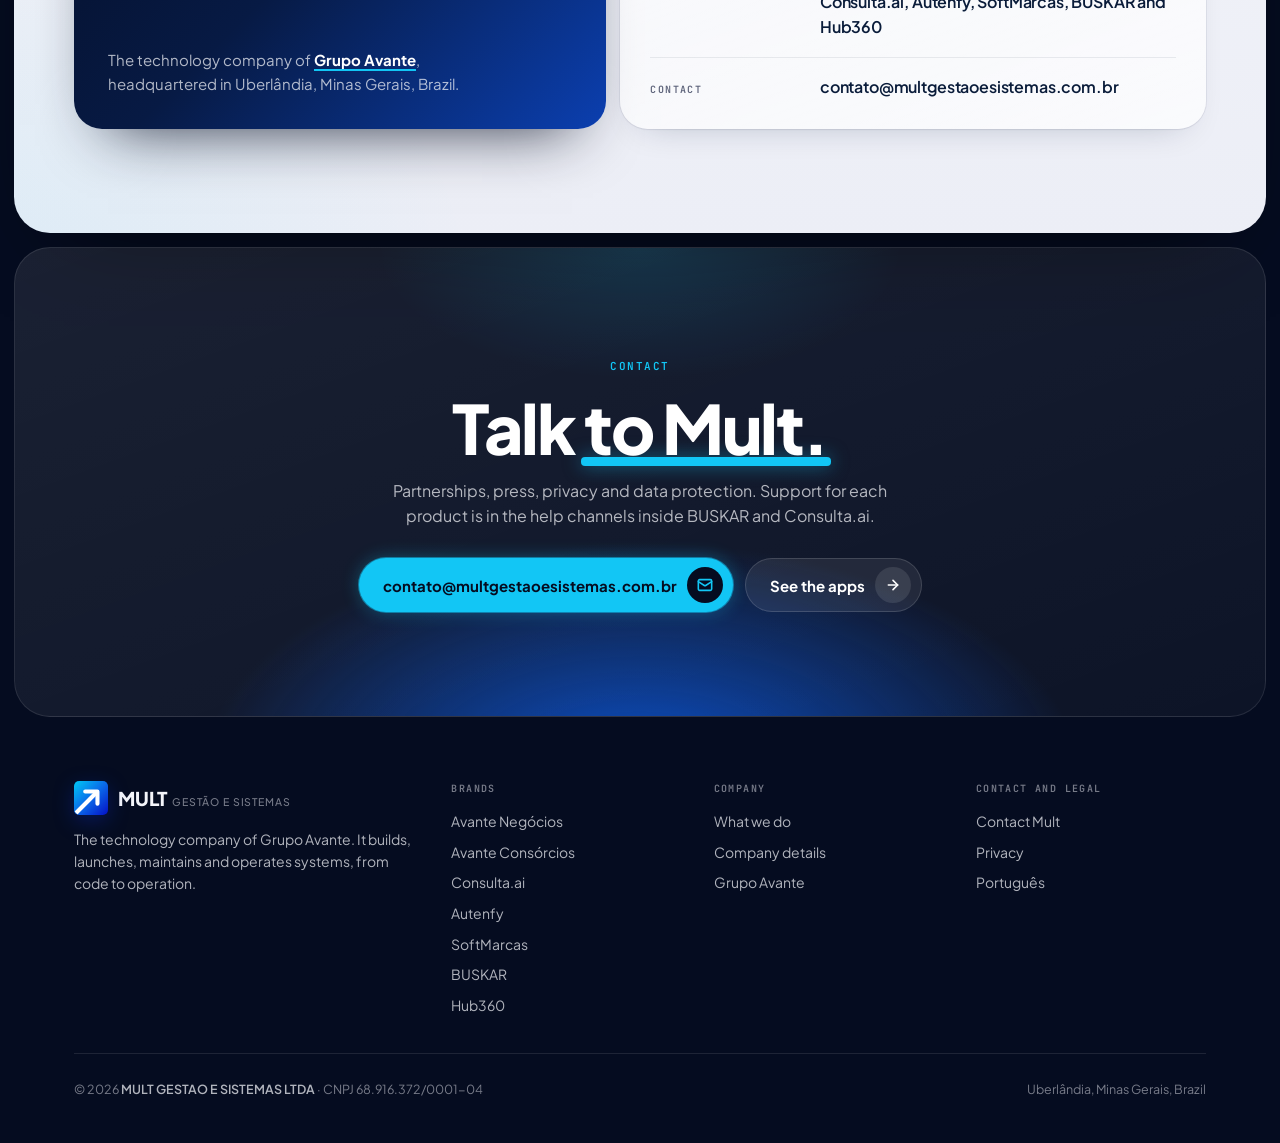
==== commit 8ad82e43: "Sete marcas do Grupo Avante com as logos oficiais Logos reais do BUSKAR (ícone usado como favicon) e" ====
--- a/en/index.html
+++ b/en/index.html
@@ -4,7 +4,7 @@
 <meta charset="utf-8">
 <meta name="viewport" content="width=device-width, initial-scale=1">
 <title>Mult Gestão e Sistemas — the technology company of Grupo Avante</title>
-<meta name="description" content="Mult Gestão e Sistemas is the technology company of Grupo Avante, in Brazil. It builds, launches, maintains and operates platforms such as BUSKAR and Consulta.ai.">
+<meta name="description" content="Mult Gestão e Sistemas is the technology company of Grupo Avante, in Brazil. It builds the technology behind the group's seven brands and operates BUSKAR and Consulta.ai.">
 <link rel="canonical" href="https://multgestaoesistemas.com.br/en/">
 <link rel="alternate" hreflang="pt-BR" href="https://multgestaoesistemas.com.br/">
 <link rel="alternate" hreflang="en" href="https://multgestaoesistemas.com.br/en/">
@@ -12,7 +12,7 @@
 <meta property="og:locale" content="en_US">
 <meta property="og:site_name" content="Mult Gestão e Sistemas">
 <meta property="og:title" content="Mult Gestão e Sistemas — from code to operation">
-<meta property="og:description" content="The technology company of Grupo Avante. Developer and operator of BUSKAR and Consulta.ai.">
+<meta property="og:description" content="The technology company of Grupo Avante. It builds the technology behind the group's seven brands and operates BUSKAR and Consulta.ai.">
 <meta property="og:url" content="https://multgestaoesistemas.com.br/en/">
 <meta name="theme-color" content="#050c20">
 <link rel="icon" href="/assets/favicon.svg" type="image/svg+xml">
@@ -34,8 +34,13 @@
   "address": { "@type": "PostalAddress", "addressLocality": "Uberlândia", "addressRegion": "MG", "addressCountry": "BR" },
   "parentOrganization": { "@type": "Organization", "name": "Grupo Avante", "url": "https://avante360.com/" },
   "brand": [
+    { "@type": "Brand", "name": "Avante Negócios", "url": "https://avante-desenvolvimento.vercel.app/" },
+    { "@type": "Brand", "name": "Avante Consórcios", "url": "https://avante-consorcios.vercel.app/" },
+    { "@type": "Brand", "name": "Consulta.ai", "url": "https://appconsultaai.com/institucional" },
+    { "@type": "Brand", "name": "Autenfy", "url": "https://autenfy.com/" },
+    { "@type": "Brand", "name": "SoftMarcas", "url": "https://softmarcas.com/" },
     { "@type": "Brand", "name": "BUSKAR", "url": "https://buskarveiculos.com/" },
-    { "@type": "Brand", "name": "Consulta.ai", "url": "https://appconsultaai.com/institucional" }
+    { "@type": "Brand", "name": "Hub360", "url": "https://parceirohub360.com/" }
   ]
 }
 </script>
@@ -71,7 +76,7 @@
     </a>
     <div class="links">
       <a href="#o-que-fazemos">What we do</a>
-      <a href="#aplicativos">Apps</a>
+      <a href="#aplicativos">Brands</a>
       <a href="#empresa">Company</a>
     </div>
     <div class="nav-cta">
@@ -107,7 +112,7 @@
         <span class="rot"><em>operates</em></span>
       </span>
     </h1>
-    <p class="hero-sub rv">From code to operation. <b>Mult Gestão e Sistemas</b> builds, launches, maintains and operates the platforms of Grupo Avante, a Brazilian business group. Among them, <b>BUSKAR</b> and <b>Consulta.ai</b>.</p>
+    <p class="hero-sub rv">From code to operation. <b>Mult Gestão e Sistemas</b> builds the technology behind the seven brands of Grupo Avante, a Brazilian business group, and operates <b>BUSKAR</b> and <b>Consulta.ai</b>.</p>
     <div class="hero-ctas rv">
       <a class="btn btn-dark" href="#aplicativos">See the apps <i><svg class="ico"><use href="#i-arrow"/></svg></i></a>
       <a class="btn btn-light" href="#empresa">About the company <i><svg class="ico"><use href="#i-arrow"/></svg></i></a>
@@ -115,29 +120,31 @@
     <div class="hero-facts rv">
       <span><b>Web</b>portals and dashboards</span>
       <span><b>API</b>integrations</span>
-      <span><b>PDF</b>reports</span>
+      <span><b>7</b>group brands</span>
     </div>
   </div>
 
   <div class="ticker" aria-label="What Mult builds and operates">
     <div class="ticker-track">
-      <div class="ticker-item"><b>BUSKAR</b> vehicle history <strong>live</strong></div>
-      <div class="ticker-item"><b>Consulta.ai</b> credit analysis <strong>live</strong></div>
-      <div class="ticker-item"><b>Customer portals</b></div>
-      <div class="ticker-item"><b>Management dashboards</b></div>
+      <div class="ticker-item"><b>Avante Negócios</b> business credit</div>
+      <div class="ticker-item"><b>Avante Consórcios</b> productive assets</div>
+      <div class="ticker-item"><b>Consulta.ai</b> credit analysis</div>
+      <div class="ticker-item"><b>Autenfy</b> digital certificates</div>
+      <div class="ticker-item"><b>SoftMarcas</b> trademark registration</div>
+      <div class="ticker-item"><b>BUSKAR</b> vehicle history</div>
+      <div class="ticker-item"><b>Hub360</b> management for consultants</div>
+      <div class="ticker-item"><b>Portals and dashboards</b></div>
       <div class="ticker-item"><b>API for integrators</b></div>
-      <div class="ticker-item"><b>PDF reports</b></div>
-      <div class="ticker-item"><b>Transactional e-mail</b></div>
-      <div class="ticker-item"><b>Production monitoring</b></div>
       <div class="ticker-item"><b>Mobile apps</b> <strong>in preparation</strong></div>
-      <div class="ticker-item" aria-hidden="true"><b>BUSKAR</b> vehicle history <strong>live</strong></div>
-      <div class="ticker-item" aria-hidden="true"><b>Consulta.ai</b> credit analysis <strong>live</strong></div>
-      <div class="ticker-item" aria-hidden="true"><b>Customer portals</b></div>
-      <div class="ticker-item" aria-hidden="true"><b>Management dashboards</b></div>
+      <div class="ticker-item" aria-hidden="true"><b>Avante Negócios</b> business credit</div>
+      <div class="ticker-item" aria-hidden="true"><b>Avante Consórcios</b> productive assets</div>
+      <div class="ticker-item" aria-hidden="true"><b>Consulta.ai</b> credit analysis</div>
+      <div class="ticker-item" aria-hidden="true"><b>Autenfy</b> digital certificates</div>
+      <div class="ticker-item" aria-hidden="true"><b>SoftMarcas</b> trademark registration</div>
+      <div class="ticker-item" aria-hidden="true"><b>BUSKAR</b> vehicle history</div>
+      <div class="ticker-item" aria-hidden="true"><b>Hub360</b> management for consultants</div>
+      <div class="ticker-item" aria-hidden="true"><b>Portals and dashboards</b></div>
       <div class="ticker-item" aria-hidden="true"><b>API for integrators</b></div>
-      <div class="ticker-item" aria-hidden="true"><b>PDF reports</b></div>
-      <div class="ticker-item" aria-hidden="true"><b>Transactional e-mail</b></div>
-      <div class="ticker-item" aria-hidden="true"><b>Production monitoring</b></div>
       <div class="ticker-item" aria-hidden="true"><b>Mobile apps</b> <strong>in preparation</strong></div>
     </div>
   </div>
@@ -192,16 +199,16 @@
   <div class="wrap">
     <div class="head">
       <div class="rv">
-        <span class="eyebrow">Apps</span>
-        <h2>Two products, <em class="grifo">live.</em></h2>
-      </div>
-      <p class="lead rv">BUSKAR and Consulta.ai are developed and operated by Mult Gestão e Sistemas. Each one has its own website, terms of use and privacy policy.</p>
+        <span class="eyebrow">Brands</span>
+        <h2>Seven brands, <em class="grifo">one technology.</em></h2>
+      </div>
+      <p class="lead rv">Mult builds the technology behind every brand of Grupo Avante. Two of them, BUSKAR and Consulta.ai, are also operated by Mult, each with its own website, terms of use and privacy policy.</p>
     </div>
 
     <div class="apps">
       <article class="app buskar rv">
         <div class="app-top">
-          <span class="ic"><svg class="ico"><use href="#i-car"/></svg></span>
+          <img class="logo sq" src="/assets/marcas/buskar.svg" alt="" width="54" height="54">
           <div><p class="k">Vehicle history</p><h3>BUSKAR</h3></div>
           <span class="live">Live</span>
         </div>
@@ -235,8 +242,7 @@
 
       <article class="app consulta rv">
         <div class="app-top">
-          <span class="ic"><svg class="ico"><use href="#i-gauge"/></svg></span>
-          <div><p class="k">Credit analysis</p><h3>Consulta.ai</h3></div>
+          <div><p class="k">Credit analysis</p><h3><img src="/assets/marcas/consulta-ai.png" alt="Consulta.ai" width="985" height="168" style="--h:40px" loading="lazy"></h3></div>
           <span class="live">Live</span>
         </div>
         <p>Credit analysis for small and medium businesses in Brazil to decide with information before selling on credit.</p>
@@ -274,6 +280,47 @@
       </article>
     </div>
     <p class="apps-note rv">Available on the web. Mobile apps in preparation.</p>
+    <div class="sub-head">
+      <div class="rv"><span class="eyebrow">Also powered by Mult</span><h3>The other brands of the group.</h3></div>
+      <p class="rv">Websites, platforms and systems developed and maintained by Mult for each operation of Grupo Avante.</p>
+    </div>
+    <div class="marcas">
+      <a class="marca rv" href="https://avante-desenvolvimento.vercel.app/" rel="noopener">
+        <span class="chip">Mult technology</span>
+        <span class="lg"><img src="/assets/marcas/avante-negocios.png" alt="Avante Negócios" width="567" height="168" style="--h:44px" loading="lazy"></span>
+        <span class="k">Business credit</span>
+        <span class="fr">“Credit starts before the bank.”</span>
+        <span class="go">Visit <svg class="ico"><use href="#i-out"/></svg></span>
+      </a>
+      <a class="marca rv" href="https://avante-consorcios.vercel.app/" rel="noopener">
+        <span class="chip">Mult technology</span>
+        <span class="lg"><img src="/assets/marcas/avante-consorcios.png" alt="Avante Consórcios" width="675" height="168" style="--h:40px" loading="lazy"></span>
+        <span class="k">Productive assets</span>
+        <span class="fr">“A predictable asset never becomes an emergency purchase.”</span>
+        <span class="go">Visit <svg class="ico"><use href="#i-out"/></svg></span>
+      </a>
+      <a class="marca rv" href="https://autenfy.com/" rel="noopener">
+        <span class="chip">Mult technology</span>
+        <span class="lg"><img src="/assets/marcas/autenfy.png" alt="Autenfy" width="616" height="168" style="--h:38px" loading="lazy"></span>
+        <span class="k">Digital certificates</span>
+        <span class="fr">“Without a certificate, a company cannot invoice or sign.”</span>
+        <span class="go">Visit <svg class="ico"><use href="#i-out"/></svg></span>
+      </a>
+      <a class="marca rv" href="https://softmarcas.com/" rel="noopener">
+        <span class="chip">Mult technology</span>
+        <span class="lg"><img src="/assets/marcas/softmarcas.png" alt="SoftMarcas" width="1524" height="168" style="--h:22px" loading="lazy"></span>
+        <span class="k">Trademark registration</span>
+        <span class="fr">“A company's name is also an asset.”</span>
+        <span class="go">Visit <svg class="ico"><use href="#i-out"/></svg></span>
+      </a>
+      <a class="marca rv" href="https://parceirohub360.com/" rel="noopener">
+        <span class="chip">Mult technology</span>
+        <span class="lg"><img src="/assets/marcas/hub360.png" alt="" width="192" height="192" style="--h:46px" loading="lazy"><b>Hub360</b></span>
+        <span class="k">Management for consultants</span>
+        <span class="fr">“A platform to support the work of financial consultants.”</span>
+        <span class="go">Visit <svg class="ico"><use href="#i-out"/></svg></span>
+      </a>
+    </div>
   </div>
 </section>
 
@@ -299,7 +346,8 @@
         <div><dt>Main activity</dt><dd>Custom software development</dd></div>
         <div><dt>Headquarters</dt><dd>Uberlândia, Minas Gerais, Brazil</dd></div>
         <div><dt>Founded</dt><dd>2026</dd></div>
-        <div><dt>Products</dt><dd>BUSKAR and Consulta.ai</dd></div>
+        <div><dt>Operated products</dt><dd>BUSKAR and Consulta.ai</dd></div>
+        <div><dt>Technology for</dt><dd>Avante Negócios, Avante Consórcios, Consulta.ai, Autenfy, SoftMarcas, BUSKAR and Hub360</dd></div>
         <div><dt>Contact</dt><dd>contato@multgestaoesistemas.com.br</dd></div>
       </dl>
     </div>
@@ -330,10 +378,15 @@
         <p>The technology company of Grupo Avante. It builds, launches, maintains and operates systems, from code to operation.</p>
       </div>
       <div>
-        <h4>Apps</h4>
-        <ul>
+        <h4>Brands</h4>
+        <ul class="duas">
+          <li><a href="https://avante-desenvolvimento.vercel.app/" rel="noopener">Avante Negócios</a></li>
+          <li><a href="https://avante-consorcios.vercel.app/" rel="noopener">Avante Consórcios</a></li>
+          <li><a href="https://appconsultaai.com/institucional" rel="noopener">Consulta.ai</a></li>
+          <li><a href="https://autenfy.com/" rel="noopener">Autenfy</a></li>
+          <li><a href="https://softmarcas.com/" rel="noopener">SoftMarcas</a></li>
           <li><a href="https://buskarveiculos.com/" rel="noopener">BUSKAR</a></li>
-          <li><a href="https://appconsultaai.com/institucional" rel="noopener">Consulta.ai</a></li>
+          <li><a href="https://parceirohub360.com/" rel="noopener">Hub360</a></li>
         </ul>
       </div>
       <div>
--- a/assets/site.css
+++ b/assets/site.css
@@ -194,6 +194,9 @@
 .app-top .ic svg{width:26px;height:26px}
 .app.buskar .ic{--a:#4f83ff;--b:#0f46d8}
 .app.consulta .ic{--a:#17c79a;--b:#066653}
+.app-top .logo{flex:none;display:block;width:auto;height:var(--h,44px)}
+.app-top .logo.sq{width:54px;height:54px}
+.app h3 img{display:block;width:auto;height:var(--h,40px);max-width:100%}
 .app .k{font-family:var(--mono);font-size:10px;font-weight:600;letter-spacing:.14em;text-transform:uppercase;color:var(--f-rotulo)}
 .app .live{margin-left:auto;display:inline-flex;align-items:center;gap:8px;font-family:var(--mono);font-size:10px;font-weight:600;letter-spacing:.12em;text-transform:uppercase;color:#fff;padding:7px 12px;border-radius:999px;background:rgba(255,255,255,.08);box-shadow:inset 0 0 0 1px rgba(255,255,255,.12)}
 .app .live::before{content:"";width:7px;height:7px;border-radius:50%;background:#3ddc97;box-shadow:0 0 0 4px rgba(61,220,151,.2);animation:pulse 2.4s ease-in-out infinite}
@@ -214,6 +217,25 @@
 .app .by{margin-top:14px;font-size:12.5px;color:var(--f-rotulo)}
 .app .by b{color:var(--f-txt);font-weight:600}
 .apps-note{margin-top:22px;font-size:13px;color:var(--f-rotulo)}
+/* as outras marcas do grupo: logo oficial para fundo escuro, sem sombra nem recolorir */
+.sub-head{display:flex;justify-content:space-between;align-items:flex-end;gap:20px 40px;flex-wrap:wrap;margin:72px 0 24px}
+.sub-head h3{font-size:clamp(24px,2.8vw,34px);letter-spacing:-.035em;line-height:1.1;font-weight:800;color:var(--f-forte);margin-top:12px}
+.sub-head p{color:var(--f-txt);font-size:15.5px;max-width:30em}
+.marcas{display:grid;grid-template-columns:repeat(6,1fr);gap:14px}
+.marca{grid-column:span 2;position:relative;overflow:hidden;display:flex;flex-direction:column;min-height:250px;border-radius:var(--r-2xl);padding:26px;background:var(--vidro-escuro);border:1px solid var(--linha-escura);box-shadow:inset 0 1px 0 rgba(255,255,255,.07);transition:transform .35s var(--ease),border-color .3s,background .3s}
+.marca:nth-child(n+4){grid-column:span 3}
+.marca:hover{transform:translateY(-4px);border-color:rgba(255,255,255,.24);background:linear-gradient(160deg,rgba(255,255,255,.12),rgba(255,255,255,.05))}
+.marca .chip{align-self:flex-start;font-family:var(--mono);font-size:9.5px;font-weight:600;letter-spacing:.14em;text-transform:uppercase;color:var(--accent);padding:6px 10px;border-radius:999px;background:rgba(18,198,245,.1);box-shadow:inset 0 0 0 1px rgba(18,198,245,.25)}
+.marca .lg{display:flex;align-items:center;gap:12px;height:64px;margin-top:22px}
+.marca .lg img{display:block;width:auto;height:var(--h,40px);max-width:100%}
+.marca .lg b{font-size:26px;font-weight:800;letter-spacing:-.03em;color:var(--f-forte)}
+.marca .k{margin-top:18px;font-family:var(--mono);font-size:10px;font-weight:600;letter-spacing:.14em;text-transform:uppercase;color:var(--f-rotulo)}
+.marca .fr{margin-top:8px;font-size:16px;line-height:1.4;color:var(--f-forte);max-width:24em}
+.marca .go{margin-top:auto;padding-top:20px;display:flex;align-items:center;gap:7px;font-family:var(--mono);font-size:11px;font-weight:600;letter-spacing:.1em;text-transform:uppercase;color:var(--f-txt)}
+.marca .go svg{width:14px;height:14px;stroke-width:2.2;transition:transform .3s var(--ease)}
+.marca:hover .go{color:#fff}
+.marca:hover .go svg{transform:translate(2px,-2px)}
+.foot ul.duas{grid-template-columns:1fr}
 
 /* empresa: cartão escuro com a razão social + ficha em vidro */
 .corp{display:grid;grid-template-columns:1fr 1.1fr;gap:14px}
@@ -286,6 +308,8 @@
   .links{display:none}
   .svc{grid-template-columns:repeat(2,1fr)}
   .apps,.corp{grid-template-columns:1fr}
+  .marca,.marca:nth-child(n+4){grid-column:span 3}
+  .marca:last-child{grid-column:span 6}
   .report{grid-template-columns:1fr;gap:40px}
   .final .wrap{padding:0 10px}
   .foot{grid-template-columns:1fr 1fr}
@@ -310,6 +334,10 @@
   .pill{font-size:12px;white-space:nowrap;padding-right:12px}
   .app .live{position:absolute;top:-42px;right:0;margin:0;white-space:nowrap}
   .app .k{white-space:nowrap}
+  .marcas{grid-template-columns:1fr;gap:10px}
+  .marca,.marca:nth-child(n+4),.marca:last-child{grid-column:auto;min-height:0;padding:22px}
+  .sub-head{margin:56px 0 18px}
+  .app h3 img{height:34px}
   .btn{height:52px}
   .svc{grid-template-columns:1fr;gap:10px}
   .svc li{min-height:0;display:grid;grid-template-columns:44px 1fr;column-gap:14px;row-gap:4px;padding:18px 16px}
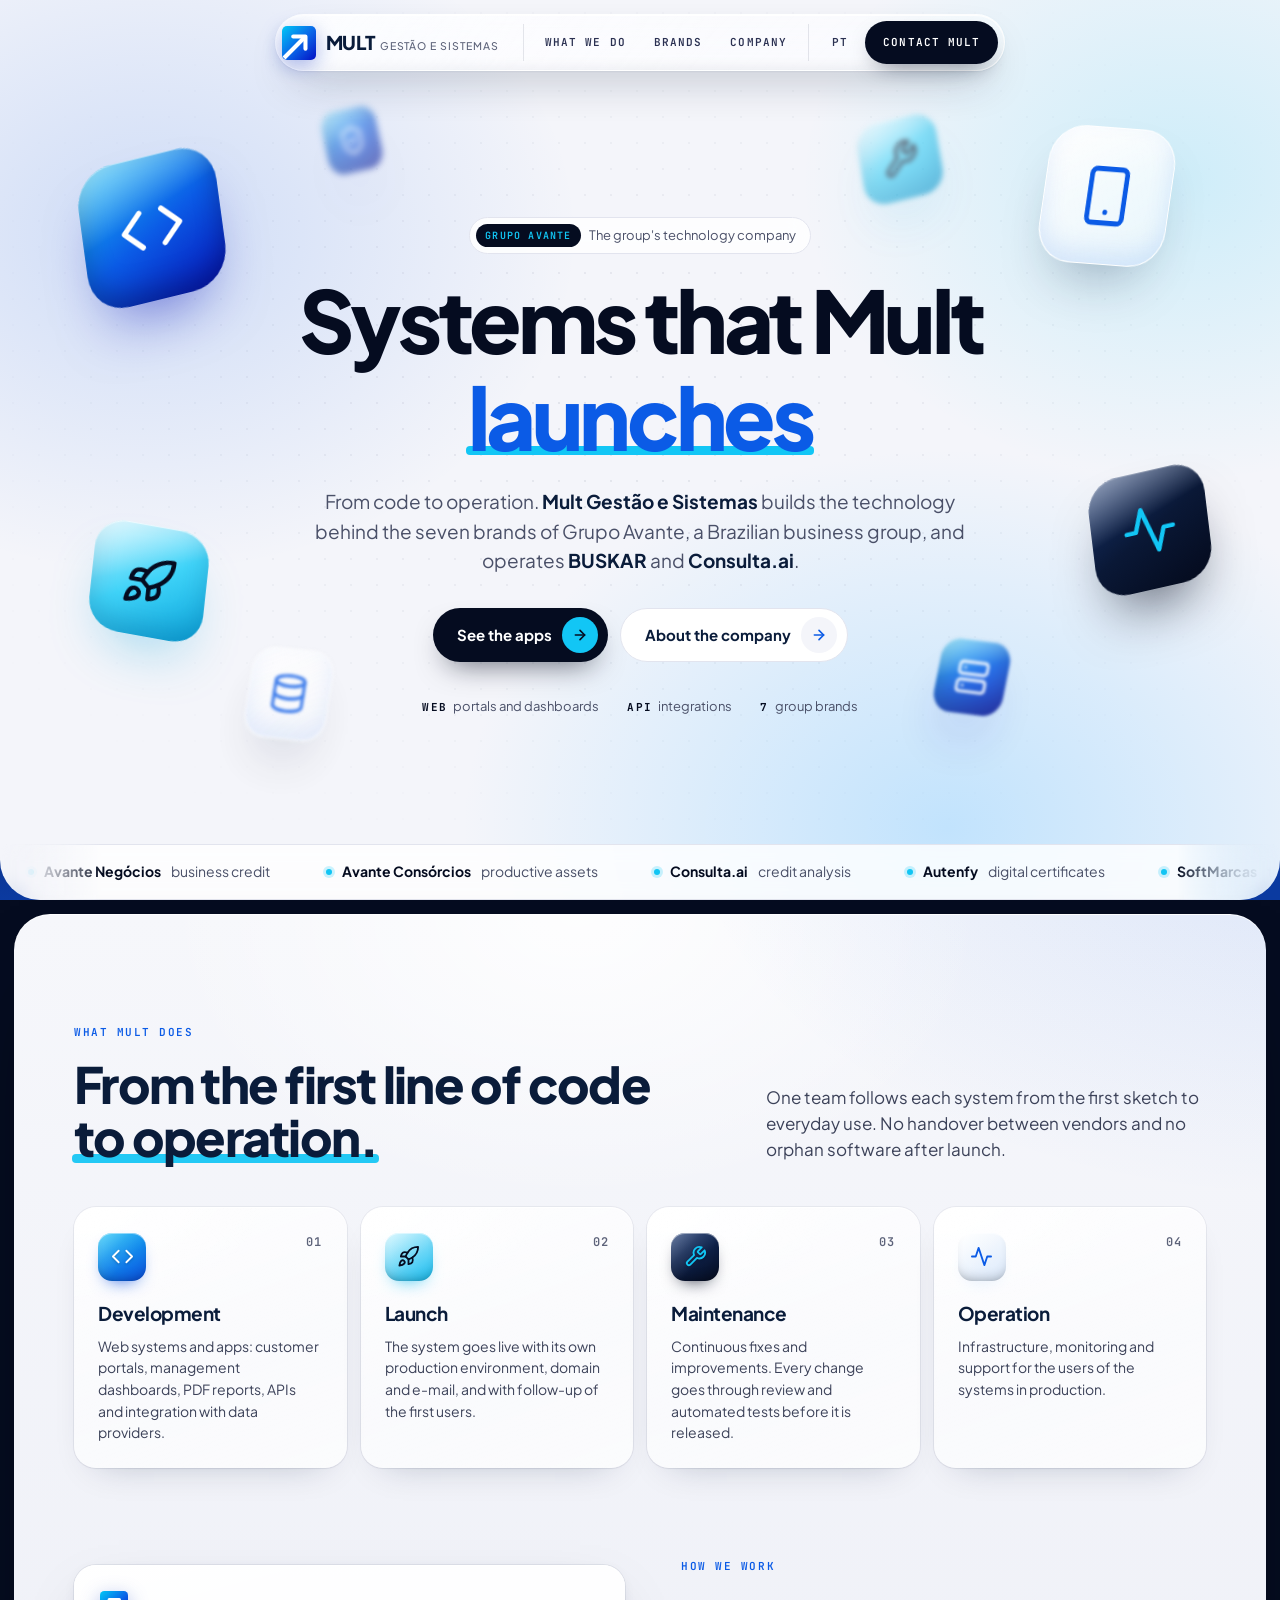
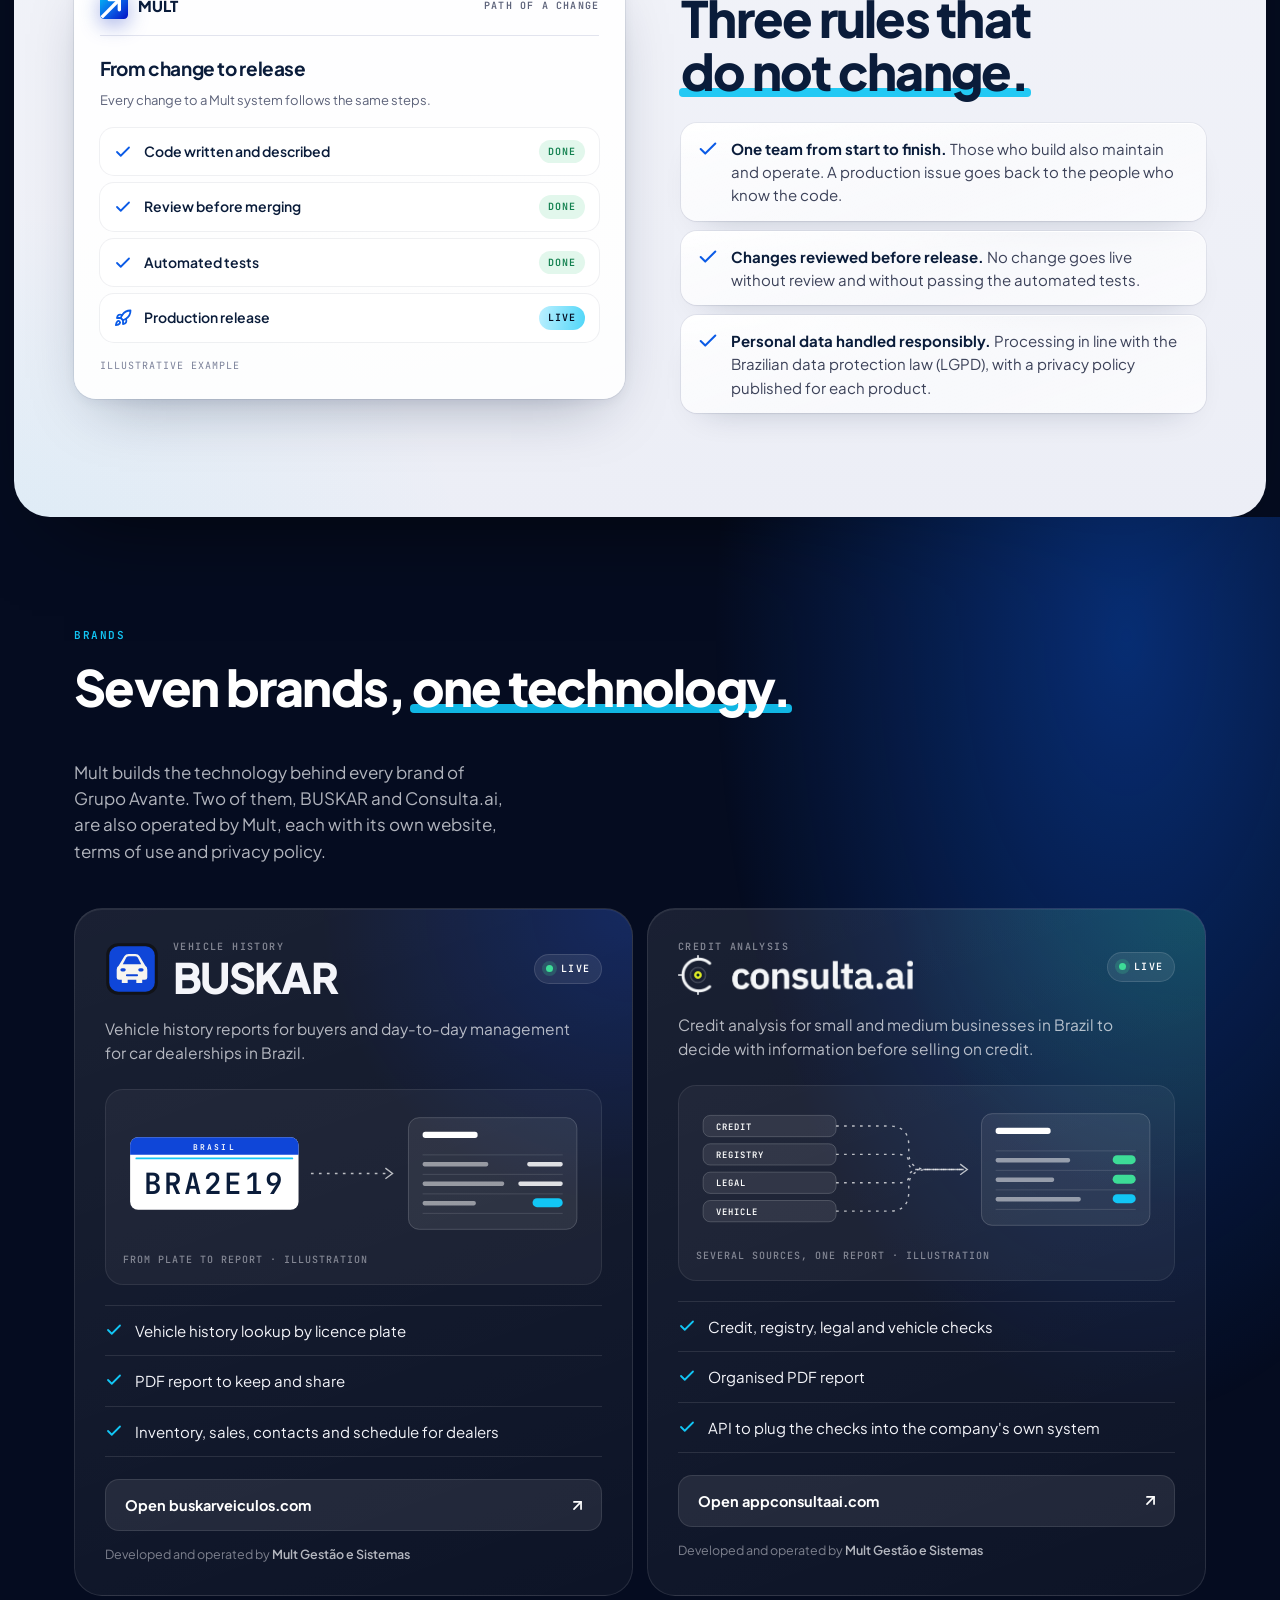
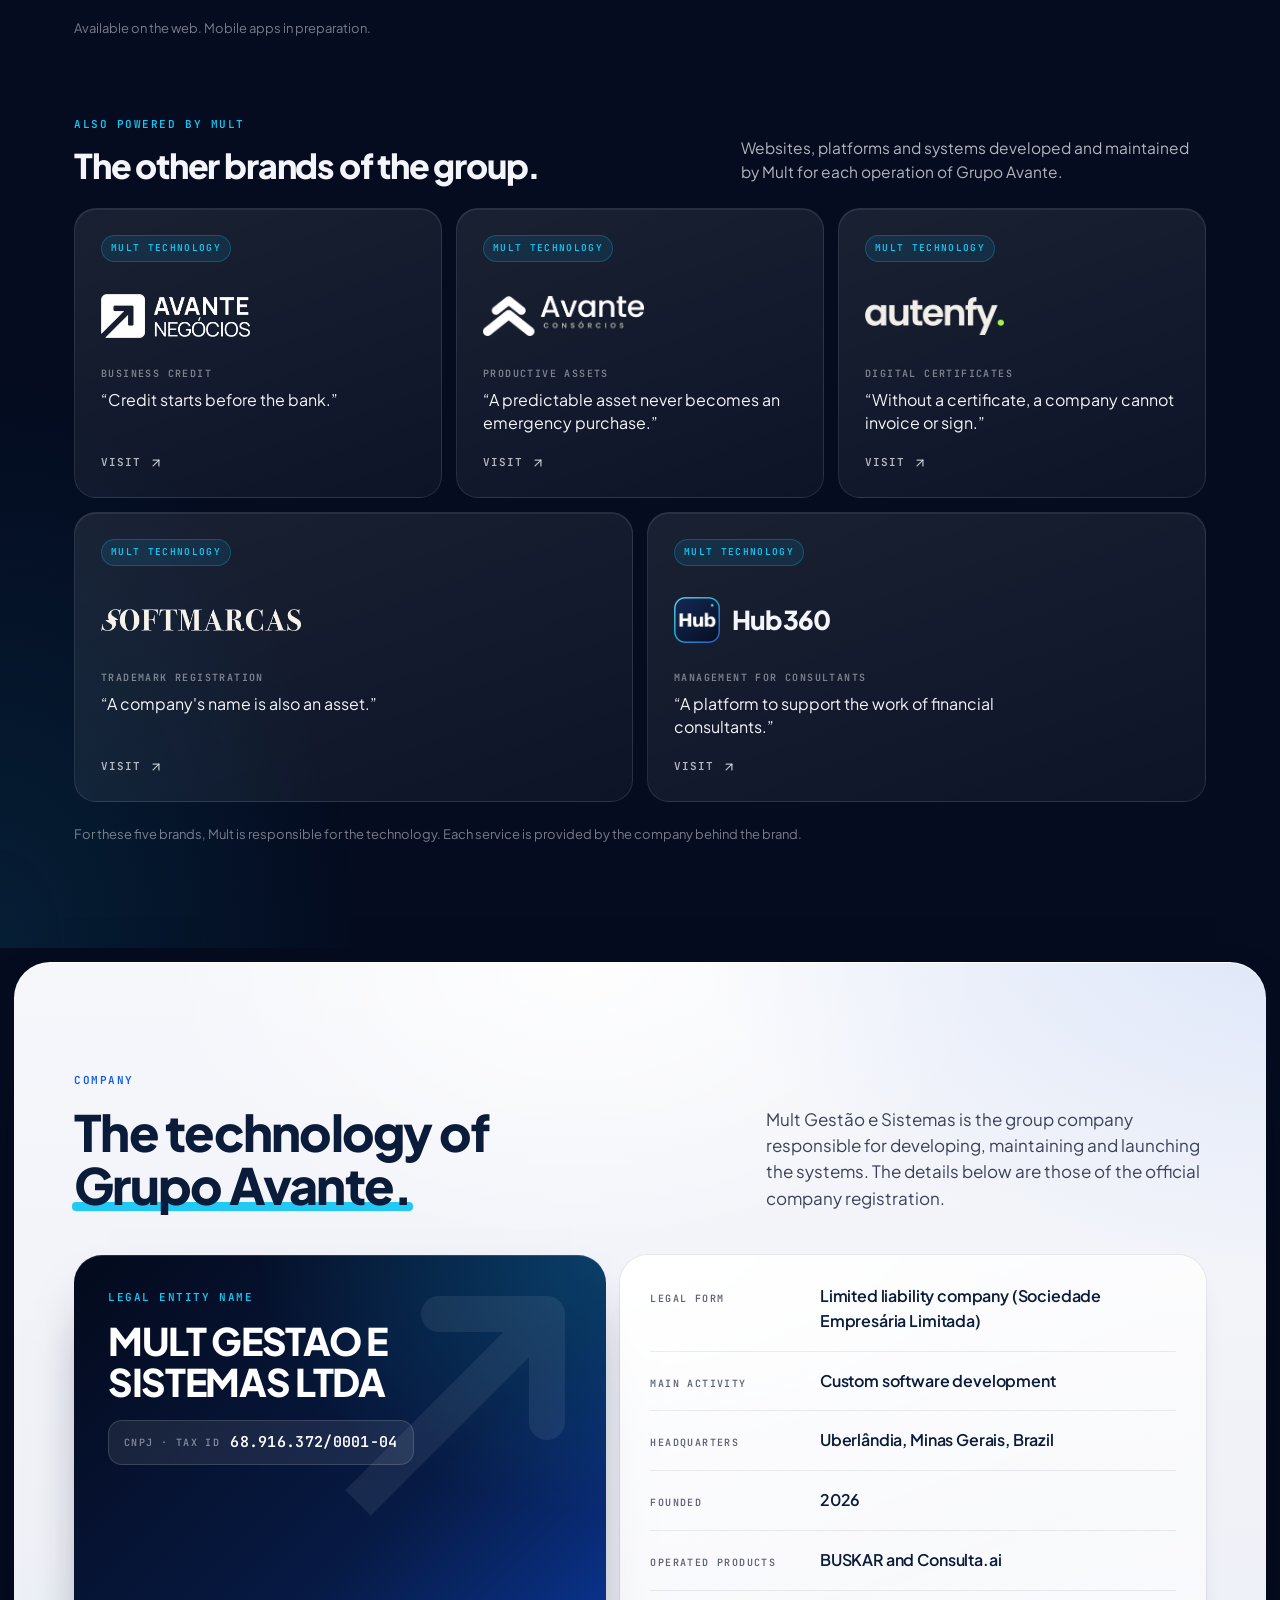
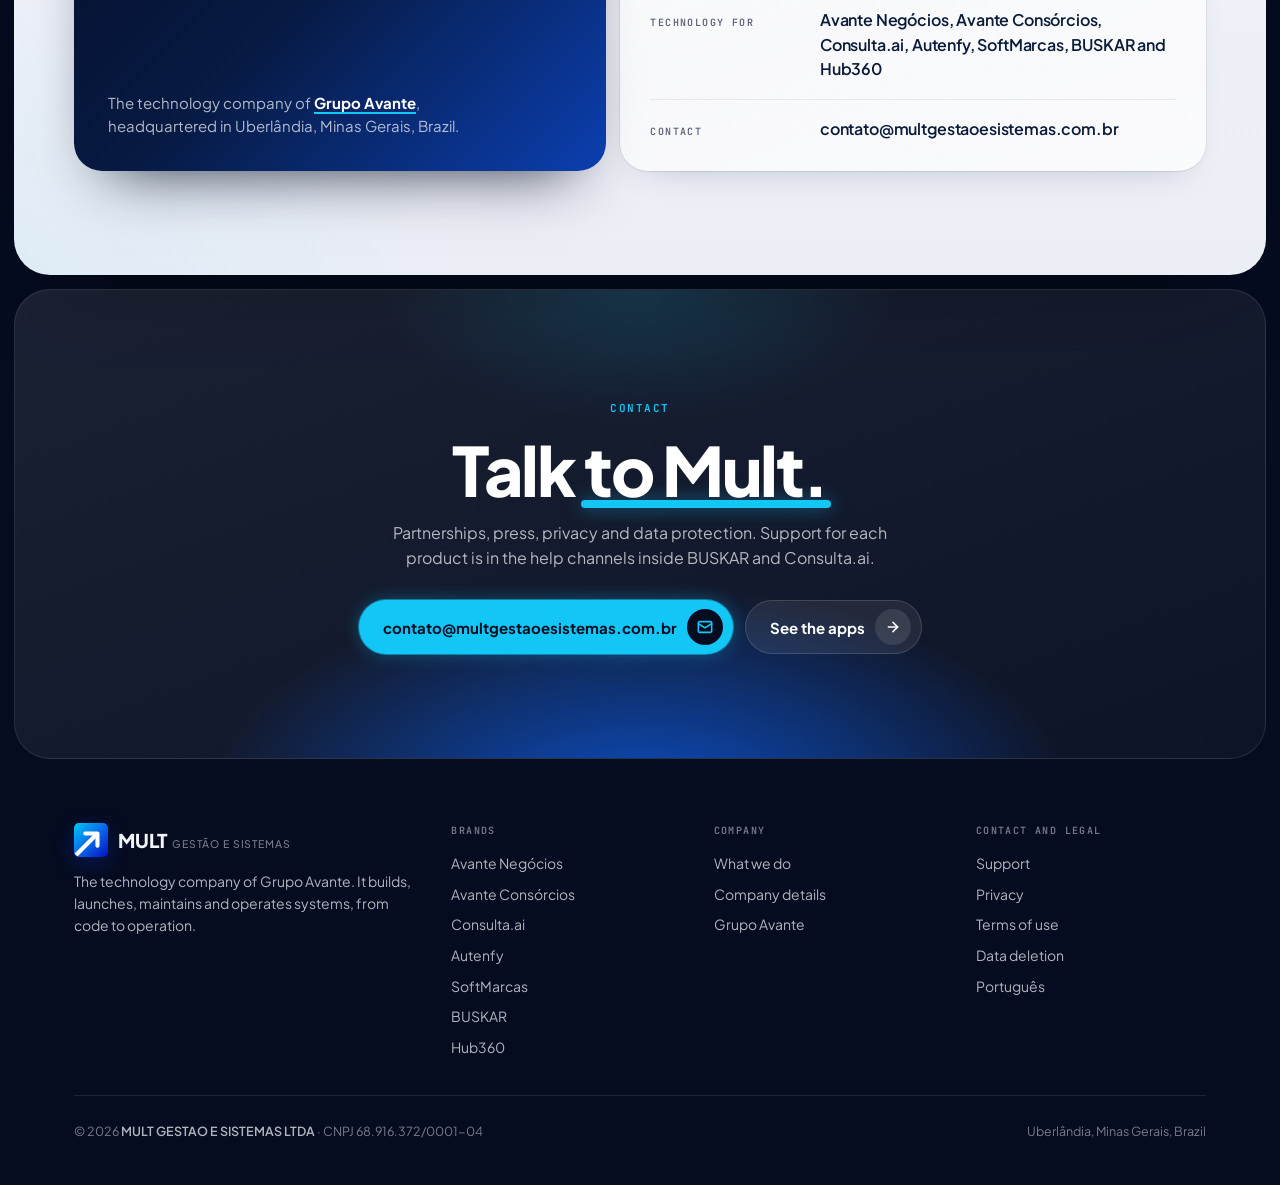
==== commit 16a262d5: "Páginas de política: privacidade ampliada, termos de uso, suporte e exclusão de dados Privacidade pa" ====
--- a/en/index.html
+++ b/en/index.html
@@ -321,6 +321,7 @@
         <span class="go">Visit <svg class="ico"><use href="#i-out"/></svg></span>
       </a>
     </div>
+    <p class="apps-note rv">For these five brands, Mult is responsible for the technology. Each service is provided by the company behind the brand.</p>
   </div>
 </section>
 
@@ -400,8 +401,10 @@
       <div>
         <h4>Contact and legal</h4>
         <ul>
-          <li><a href="mailto:contato@multgestaoesistemas.com.br">Contact Mult</a></li>
+          <li><a href="/en/support/">Support</a></li>
           <li><a href="/en/privacy/">Privacy</a></li>
+          <li><a href="/en/terms/">Terms of use</a></li>
+          <li><a href="/en/data-deletion/">Data deletion</a></li>
           <li><a href="/" hreflang="pt-BR" lang="pt-BR">Português</a></li>
         </ul>
       </div>
